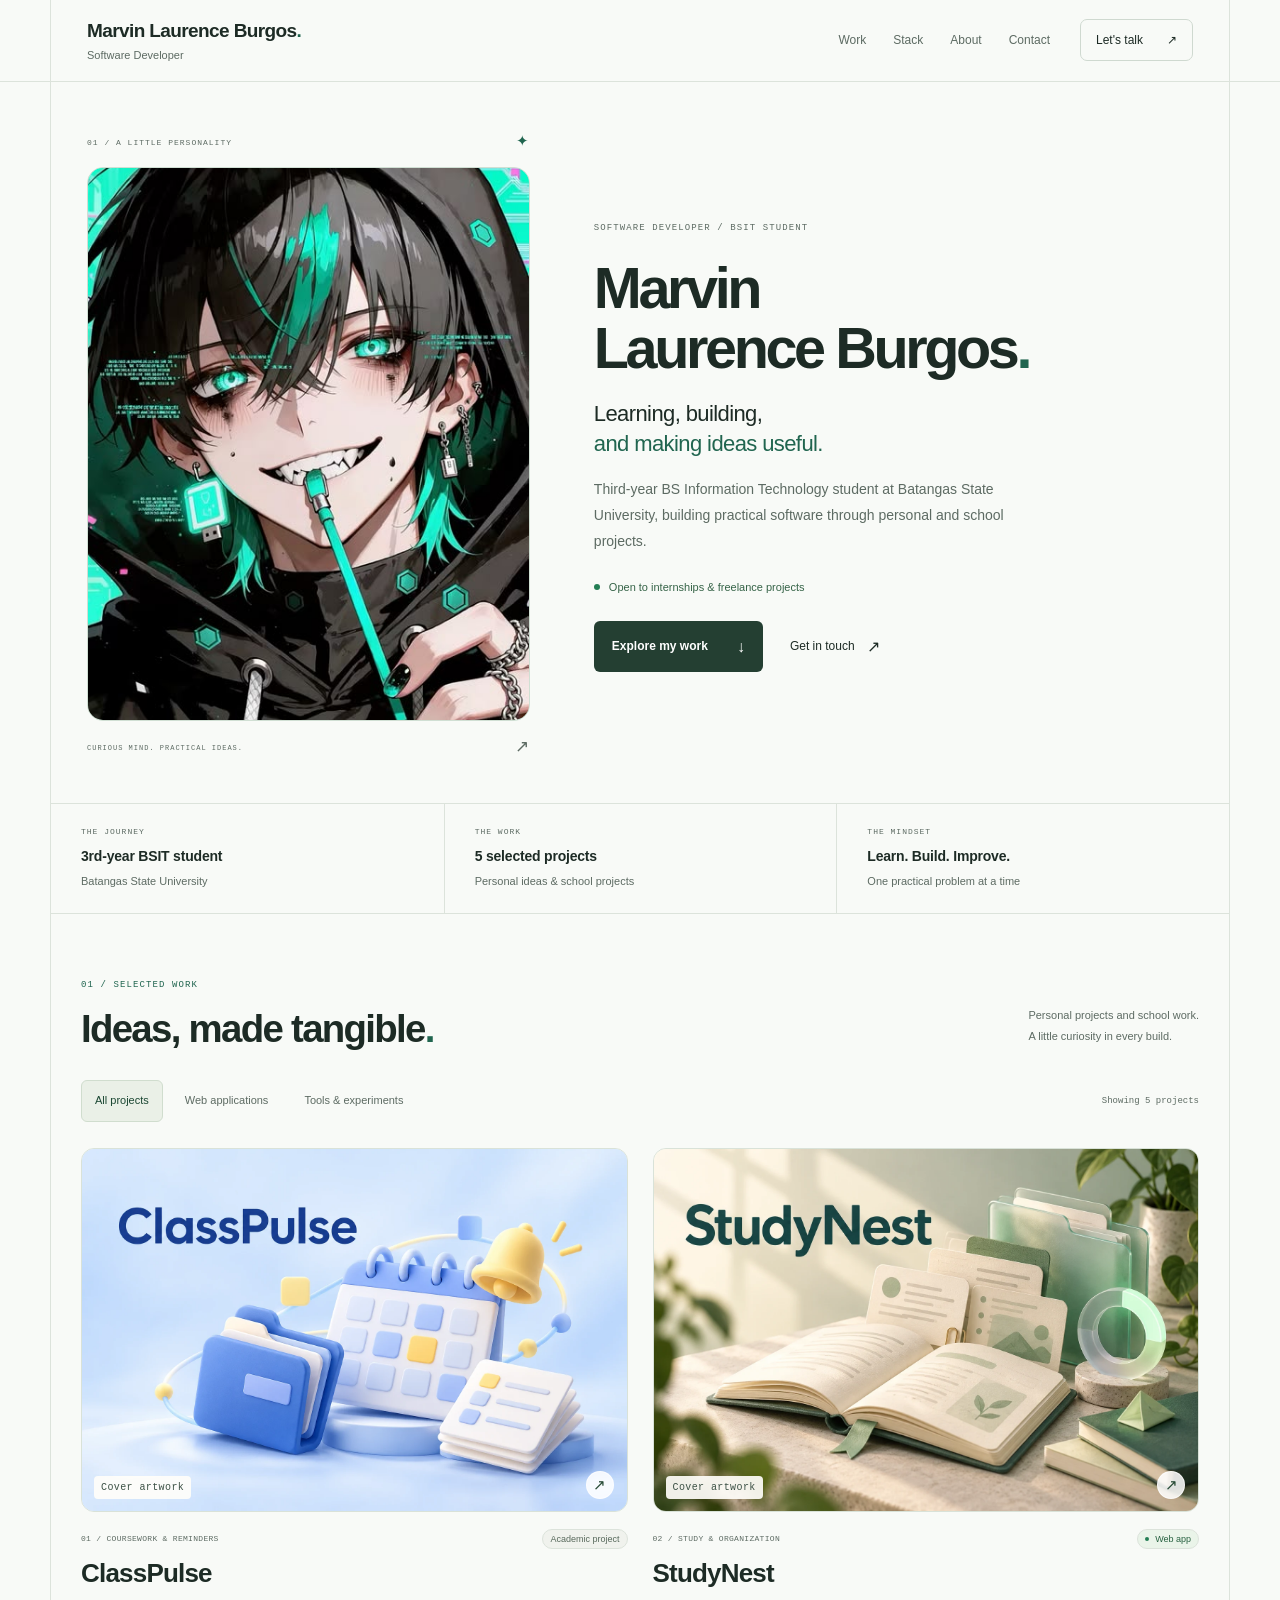
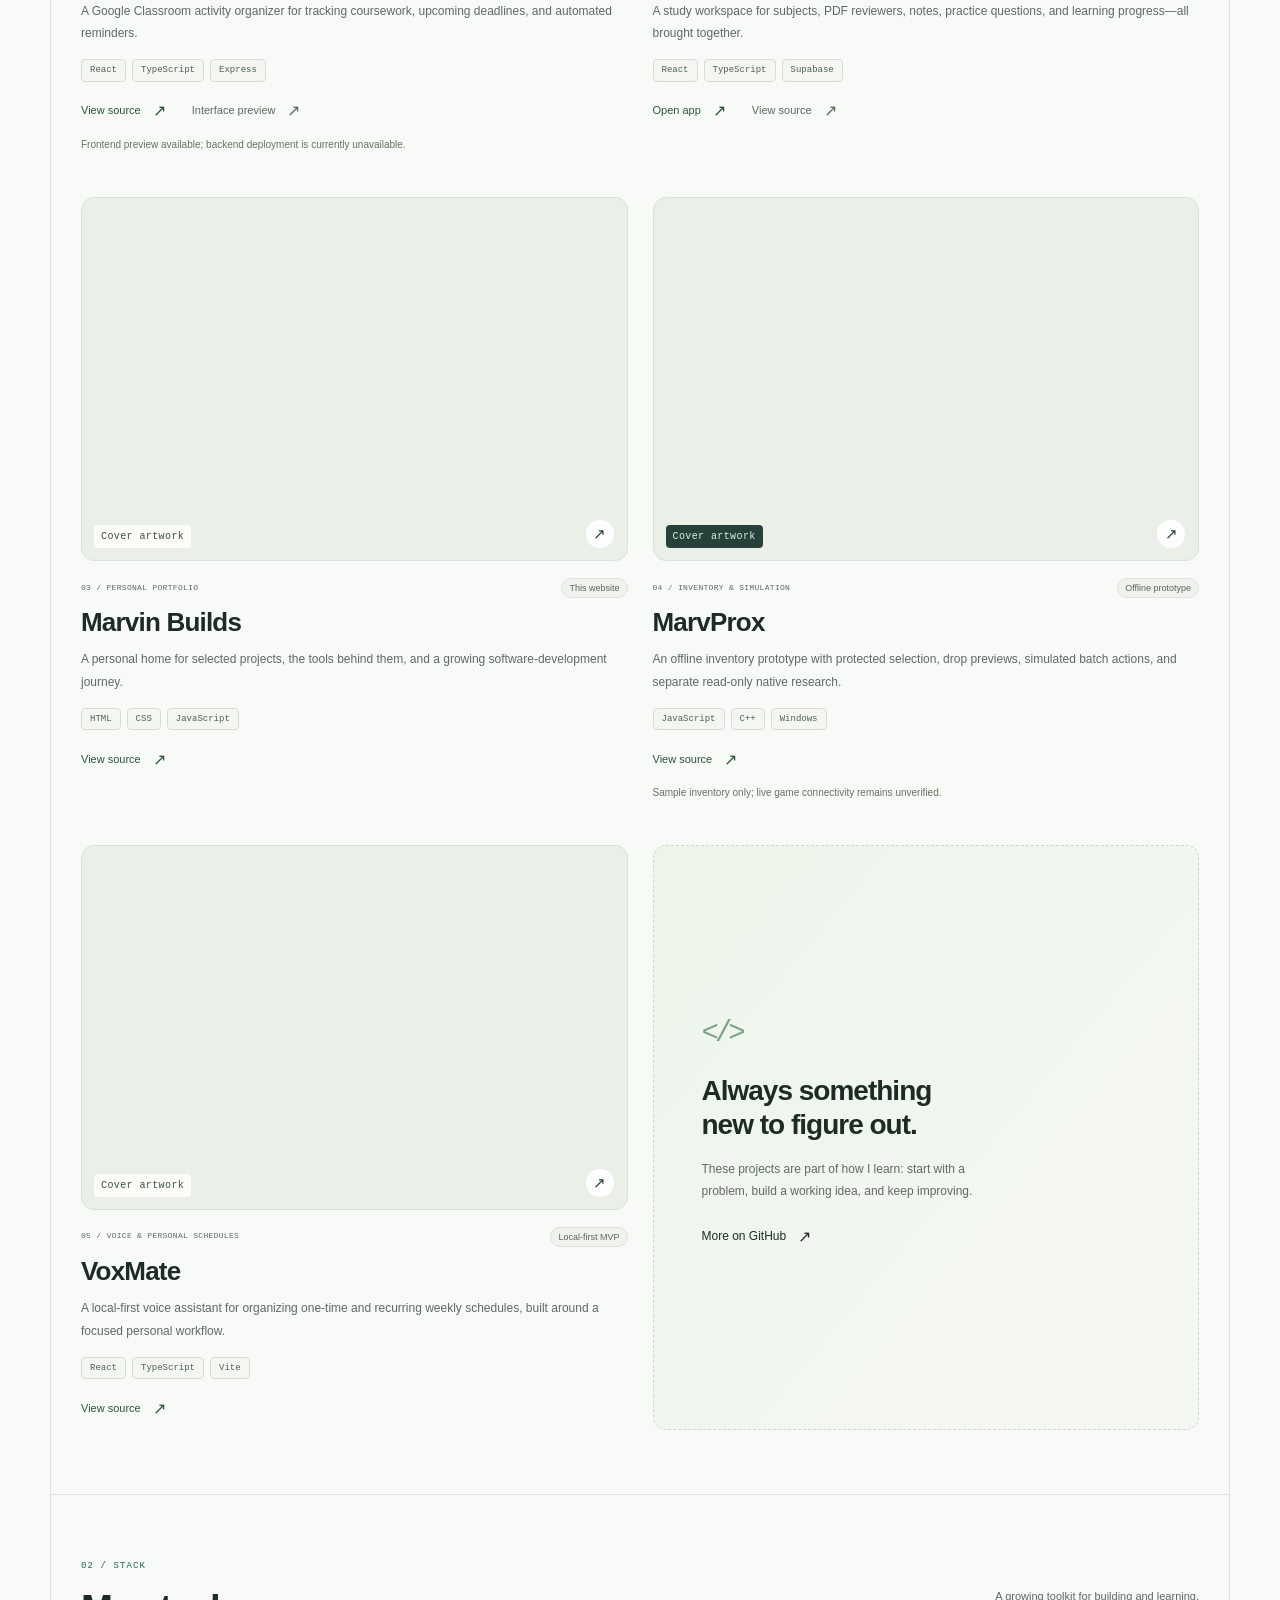
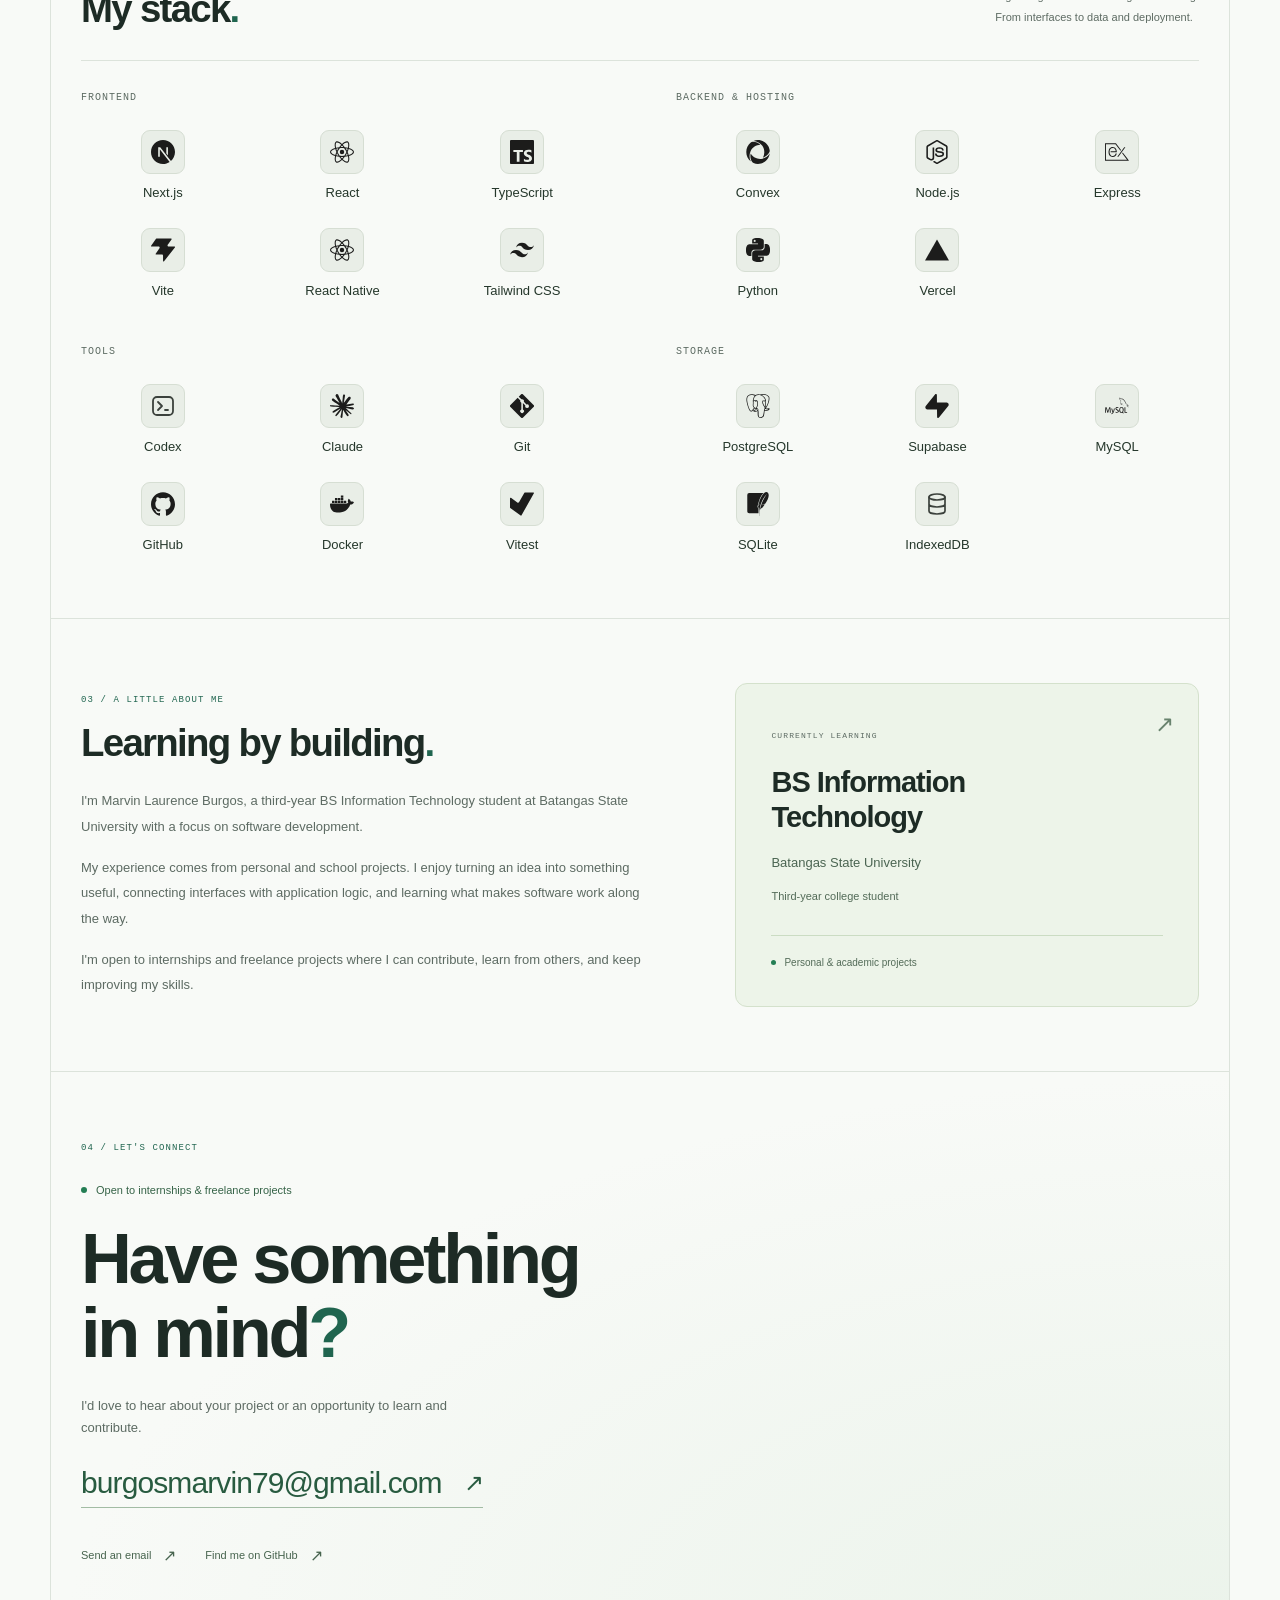
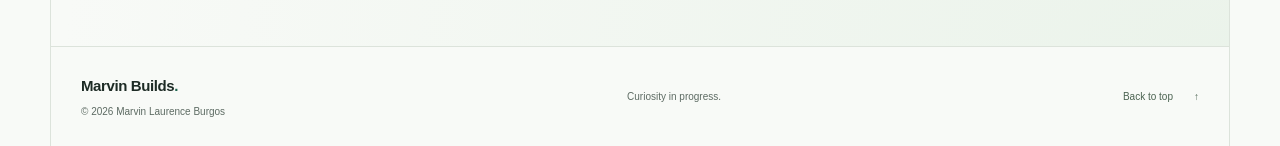
==== index.html @ 16c135ce "feat: organize technology stack into labeled icon categories" ====
<!doctype html>
<html lang="en">
  <head>
    <meta charset="UTF-8">
    <meta name="viewport" content="width=device-width, initial-scale=1">
    <meta name="theme-color" content="#f8faf7">
    <meta name="color-scheme" content="light">
    <meta name="description" content="Marvin Laurence Burgos — Software Developer and third-year BS Information Technology student at Batangas State University. Open to internships and freelance projects.">
    <meta name="referrer" content="strict-origin-when-cross-origin">
    <meta http-equiv="Content-Security-Policy" content="default-src 'self'; img-src 'self' data:; style-src 'self'; script-src 'self'; connect-src 'none'; base-uri 'self'; form-action 'none'; object-src 'none'">
    <meta property="og:title" content="Marvin Builds — Software Developer">
    <meta property="og:description" content="Personal projects, practical ideas, and a growing software-development journey.">
    <meta property="og:type" content="website">
    <meta property="og:url" content="https://marvmarv08.github.io/">
    <title>Marvin Builds — Marvin Laurence Burgos, Software Developer</title>
    <link rel="icon" href="assets/favicon.svg" type="image/svg+xml">
    <link rel="stylesheet" href="styles.css">
    <script defer src="script.js"></script>
  </head>
  <body>
    <a class="skip-link" href="#main">Skip to content</a>
    <header class="site-header">
      <div class="header-inner">
        <a class="brand" href="#home" aria-label="Marvin Laurence Burgos, home"><span class="brand-name">Marvin Laurence Burgos<span class="accent">.</span></span><span class="brand-role">Software Developer</span></a>
        <nav aria-label="Main navigation"><a href="#work">Work</a><a href="#skills">Stack</a><a href="#about">About</a><a href="#contact">Contact</a></nav>
        <a class="header-contact" href="mailto:burgosmarvin79@gmail.com">Let's talk <span aria-hidden="true">↗</span></a>
      </div>
    </header>
    <main id="main" class="page-shell">
      <section id="home" class="hero" aria-labelledby="hero-title">
        <div class="portrait-column">
          <div class="portrait-heading"><span>01 / A LITTLE PERSONALITY</span><span class="tiny-cross" aria-hidden="true">✦</span></div>
          <figure class="portrait-frame"><img src="assets/marvin-avatar.jpg" alt="Marvin's black-and-teal illustrated avatar" width="474" height="842" fetchpriority="high"></figure>
          <div class="portrait-footer"><span>CURIOUS MIND. PRACTICAL IDEAS.</span><span aria-hidden="true">↗</span></div>
        </div>
        <div class="hero-copy">
          <p class="eyebrow">SOFTWARE DEVELOPER / BSIT STUDENT</p>
          <h1 id="hero-title">Marvin<br>Laurence Burgos<span class="accent">.</span></h1>
          <p class="hero-lead">Learning, building,<br><span>and making ideas useful.</span></p>
          <p class="hero-description">Third-year BS Information Technology student at Batangas State University, building practical software through personal and school projects.</p>
          <p class="availability"><span class="status-dot" aria-hidden="true"></span> Open to internships &amp; freelance projects</p>
          <div class="hero-actions"><a class="button button-primary" href="#work">Explore my work <span aria-hidden="true">↓</span></a><a class="text-link" href="mailto:burgosmarvin79@gmail.com">Get in touch <span aria-hidden="true">↗</span></a></div>
        </div>
      </section>
      <div class="quick-facts" aria-label="At a glance">
        <div><span class="fact-label">THE JOURNEY</span><strong>3rd-year BSIT student</strong><span>Batangas State University</span></div>
        <div><span class="fact-label">THE WORK</span><strong>5 selected projects</strong><span>Personal ideas &amp; school projects</span></div>
        <div><span class="fact-label">THE MINDSET</span><strong>Learn. Build. Improve.</strong><span>One practical problem at a time</span></div>
      </div>
      <section id="work" class="section projects-section" aria-labelledby="work-title">
        <div class="section-heading"><div><p class="section-kicker">01 / SELECTED WORK</p><h2 id="work-title">Ideas, made tangible<span class="accent">.</span></h2></div><p>Personal projects and school work.<br>A little curiosity in every build.</p></div>
        <div class="project-toolbar" hidden>
          <div class="project-filters" role="group" aria-label="Filter projects"><button type="button" data-filter="all" aria-pressed="true">All projects</button><button type="button" data-filter="web" aria-pressed="false">Web applications</button><button type="button" data-filter="tools" aria-pressed="false">Tools &amp; experiments</button></div>
          <p class="project-count" role="status" aria-live="polite">Showing 5 projects</p>
        </div>
        <div class="project-grid">
          <article class="project-card" data-category="web" aria-labelledby="classpulse-title">
            <a class="project-cover" href="https://github.com/cjmarvteam/ClassPulse" aria-label="Explore ClassPulse">
              <img src="assets/projects/classpulse.webp" alt="ClassPulse concept artwork with a blue calendar, course folder, and yellow notification bell" width="1536" height="1024" loading="lazy" decoding="async">
              <span class="cover-label">Cover artwork</span><span class="cover-arrow" aria-hidden="true">↗</span>
            </a>
            <div class="project-meta"><span>01 / COURSEWORK &amp; REMINDERS</span><span class="project-status">Academic project</span></div>
            <h3 id="classpulse-title">ClassPulse</h3>
            <p>A Google Classroom activity organizer for tracking coursework, upcoming deadlines, and automated reminders.</p>
            <ul class="tags" aria-label="ClassPulse technologies"><li>React</li><li>TypeScript</li><li>Express</li></ul>
            <div class="project-links"><a class="text-link" href="https://github.com/cjmarvteam/ClassPulse">View source <span aria-hidden="true">↗</span></a><a class="text-link secondary-link" href="https://frontend-delta-drab-98.vercel.app">Interface preview <span aria-hidden="true">↗</span></a></div>
            <p class="project-note">Frontend preview available; backend deployment is currently unavailable.</p>
          </article>

          <article class="project-card" data-category="web" aria-labelledby="studynest-title">
            <a class="project-cover" href="https://marvmarv08.github.io/StudyNest/" aria-label="Explore StudyNest">
              <img src="assets/projects/studynest.webp" alt="StudyNest concept artwork with an open book, layered notes, and a mint folder" width="1536" height="1024" loading="lazy" decoding="async">
              <span class="cover-label">Cover artwork</span><span class="cover-arrow" aria-hidden="true">↗</span>
            </a>
            <div class="project-meta"><span>02 / STUDY &amp; ORGANIZATION</span><span class="project-status status-live"><span class="status-dot" aria-hidden="true"></span> Web app</span></div>
            <h3 id="studynest-title">StudyNest</h3>
            <p>A study workspace for subjects, PDF reviewers, notes, practice questions, and learning progress—all brought together.</p>
            <ul class="tags" aria-label="StudyNest technologies"><li>React</li><li>TypeScript</li><li>Supabase</li></ul>
            <div class="project-links"><a class="text-link" href="https://marvmarv08.github.io/StudyNest/">Open app <span aria-hidden="true">↗</span></a><a class="text-link secondary-link" href="https://github.com/marvmarv08/StudyNest">View source <span aria-hidden="true">↗</span></a></div>
          </article>

          <article class="project-card" data-category="web" aria-labelledby="marvinbuilds-title">
            <a class="project-cover" href="https://github.com/marvmarv08/marvmarv08.github.io" aria-label="Explore Marvin Builds">
              <img src="assets/projects/marvinbuilds.webp" alt="Marvin Builds concept artwork with a portfolio canvas, project cards, and teal code brackets" width="1536" height="1024" loading="lazy" decoding="async">
              <span class="cover-label">Cover artwork</span><span class="cover-arrow" aria-hidden="true">↗</span>
            </a>
            <div class="project-meta"><span>03 / PERSONAL PORTFOLIO</span><span class="project-status">This website</span></div>
            <h3 id="marvinbuilds-title">Marvin Builds</h3>
            <p>A personal home for selected projects, the tools behind them, and a growing software-development journey.</p>
            <ul class="tags" aria-label="Marvin Builds technologies"><li>HTML</li><li>CSS</li><li>JavaScript</li></ul>
            <div class="project-links"><a class="text-link" href="https://github.com/marvmarv08/marvmarv08.github.io">View source <span aria-hidden="true">↗</span></a></div>
          </article>

          <article class="project-card" data-category="tools" aria-labelledby="marvprox-title">
            <a class="project-cover" href="https://github.com/marvmarv08/MarvProx" aria-label="Explore MarvProx">
              <img src="assets/projects/marvprox.webp" alt="MarvProx concept artwork with glowing teal inventory cubes and a protective shield" width="1536" height="1024" loading="lazy" decoding="async">
              <span class="cover-label cover-label-dark">Cover artwork</span><span class="cover-arrow" aria-hidden="true">↗</span>
            </a>
            <div class="project-meta"><span>04 / INVENTORY &amp; SIMULATION</span><span class="project-status">Offline prototype</span></div>
            <h3 id="marvprox-title">MarvProx</h3>
            <p>An offline inventory prototype with protected selection, drop previews, simulated batch actions, and separate read-only native research.</p>
            <ul class="tags" aria-label="MarvProx technologies"><li>JavaScript</li><li>C++</li><li>Windows</li></ul>
            <div class="project-links"><a class="text-link" href="https://github.com/marvmarv08/MarvProx">View source <span aria-hidden="true">↗</span></a></div>
            <p class="project-note">Sample inventory only; live game connectivity remains unverified.</p>
          </article>

          <article class="project-card" data-category="tools" aria-labelledby="voxmate-title">
            <a class="project-cover" href="https://github.com/marvmarv08/VoxMate" aria-label="Explore VoxMate">
              <img src="assets/projects/voxmate.webp" alt="VoxMate concept artwork with a lavender microphone, flowing waveform, and calendar tile" width="1536" height="1024" loading="lazy" decoding="async">
              <span class="cover-label">Cover artwork</span><span class="cover-arrow" aria-hidden="true">↗</span>
            </a>
            <div class="project-meta"><span>05 / VOICE &amp; PERSONAL SCHEDULES</span><span class="project-status">Local-first MVP</span></div>
            <h3 id="voxmate-title">VoxMate</h3>
            <p>A local-first voice assistant for organizing one-time and recurring weekly schedules, built around a focused personal workflow.</p>
            <ul class="tags" aria-label="VoxMate technologies"><li>React</li><li>TypeScript</li><li>Vite</li></ul>
            <div class="project-links"><a class="text-link" href="https://github.com/marvmarv08/VoxMate">View source <span aria-hidden="true">↗</span></a></div>
          </article>
          <aside class="project-endnote"><span class="endnote-symbol" aria-hidden="true">&lt;/&gt;</span><h3>Always something<br>new to figure out.</h3><p>These projects are part of how I learn: start with a problem, build a working idea, and keep improving.</p><a class="text-link" href="https://github.com/marvmarv08">More on GitHub <span aria-hidden="true">↗</span></a></aside>
        </div>
      </section>
      <section id="skills" class="section skills-section" aria-labelledby="skills-title">
        <div class="section-heading"><div><p class="section-kicker">02 / STACK</p><h2 id="skills-title">My stack<span class="accent">.</span></h2></div><p>A growing toolkit for building and learning. <br>From interfaces to data and deployment.</p></div>
        <div class="stack-grid">
          <section class="stack-group" aria-labelledby="stack-group-0">
            <h3 id="stack-group-0">Frontend</h3>
            <ul class="stack-items">
              <li class="stack-item"><span class="stack-icon"><img src="assets/stack/nextdotjs.svg" alt="" width="24" height="24" loading="lazy" decoding="async"></span><span>Next.js</span></li>
              <li class="stack-item"><span class="stack-icon"><img src="assets/stack/react.svg" alt="" width="24" height="24" loading="lazy" decoding="async"></span><span>React</span></li>
              <li class="stack-item"><span class="stack-icon"><img src="assets/stack/typescript.svg" alt="" width="24" height="24" loading="lazy" decoding="async"></span><span>TypeScript</span></li>
              <li class="stack-item"><span class="stack-icon"><img src="assets/stack/vite.svg" alt="" width="24" height="24" loading="lazy" decoding="async"></span><span>Vite</span></li>
              <li class="stack-item"><span class="stack-icon"><img src="assets/stack/react.svg" alt="" width="24" height="24" loading="lazy" decoding="async"></span><span>React Native</span></li>
              <li class="stack-item"><span class="stack-icon"><img src="assets/stack/tailwindcss.svg" alt="" width="24" height="24" loading="lazy" decoding="async"></span><span>Tailwind CSS</span></li>
            </ul>
          </section>
          <section class="stack-group" aria-labelledby="stack-group-1">
            <h3 id="stack-group-1">Backend &amp; Hosting</h3>
            <ul class="stack-items">
              <li class="stack-item"><span class="stack-icon"><img src="assets/stack/convex.svg" alt="" width="24" height="24" loading="lazy" decoding="async"></span><span>Convex</span></li>
              <li class="stack-item"><span class="stack-icon"><img src="assets/stack/nodedotjs.svg" alt="" width="24" height="24" loading="lazy" decoding="async"></span><span>Node.js</span></li>
              <li class="stack-item"><span class="stack-icon"><img src="assets/stack/express.svg" alt="" width="24" height="24" loading="lazy" decoding="async"></span><span>Express</span></li>
              <li class="stack-item"><span class="stack-icon"><img src="assets/stack/python.svg" alt="" width="24" height="24" loading="lazy" decoding="async"></span><span>Python</span></li>
              <li class="stack-item"><span class="stack-icon"><img src="assets/stack/vercel.svg" alt="" width="24" height="24" loading="lazy" decoding="async"></span><span>Vercel</span></li>
            </ul>
          </section>
          <section class="stack-group" aria-labelledby="stack-group-2">
            <h3 id="stack-group-2">Tools</h3>
            <ul class="stack-items">
              <li class="stack-item"><span class="stack-icon"><img src="assets/stack/codex.svg" alt="" width="24" height="24" loading="lazy" decoding="async"></span><span>Codex</span></li>
              <li class="stack-item"><span class="stack-icon"><img src="assets/stack/claude.svg" alt="" width="24" height="24" loading="lazy" decoding="async"></span><span>Claude</span></li>
              <li class="stack-item"><span class="stack-icon"><img src="assets/stack/git.svg" alt="" width="24" height="24" loading="lazy" decoding="async"></span><span>Git</span></li>
              <li class="stack-item"><span class="stack-icon"><img src="assets/stack/github.svg" alt="" width="24" height="24" loading="lazy" decoding="async"></span><span>GitHub</span></li>
              <li class="stack-item"><span class="stack-icon"><img src="assets/stack/docker.svg" alt="" width="24" height="24" loading="lazy" decoding="async"></span><span>Docker</span></li>
              <li class="stack-item"><span class="stack-icon"><img src="assets/stack/vitest.svg" alt="" width="24" height="24" loading="lazy" decoding="async"></span><span>Vitest</span></li>
            </ul>
          </section>
          <section class="stack-group" aria-labelledby="stack-group-3">
            <h3 id="stack-group-3">Storage</h3>
            <ul class="stack-items">
              <li class="stack-item"><span class="stack-icon"><img src="assets/stack/postgresql.svg" alt="" width="24" height="24" loading="lazy" decoding="async"></span><span>PostgreSQL</span></li>
              <li class="stack-item"><span class="stack-icon"><img src="assets/stack/supabase.svg" alt="" width="24" height="24" loading="lazy" decoding="async"></span><span>Supabase</span></li>
              <li class="stack-item"><span class="stack-icon"><img src="assets/stack/mysql.svg" alt="" width="24" height="24" loading="lazy" decoding="async"></span><span>MySQL</span></li>
              <li class="stack-item"><span class="stack-icon"><img src="assets/stack/sqlite.svg" alt="" width="24" height="24" loading="lazy" decoding="async"></span><span>SQLite</span></li>
              <li class="stack-item"><span class="stack-icon"><img src="assets/stack/indexeddb.svg" alt="" width="24" height="24" loading="lazy" decoding="async"></span><span>IndexedDB</span></li>
            </ul>
          </section>
        </div>
      </section>
      <section id="about" class="section about-section" aria-labelledby="about-title">
        <div class="about-copy">
          <p class="section-kicker">03 / A LITTLE ABOUT ME</p><h2 id="about-title">Learning by building<span class="accent">.</span></h2>
          <p>I'm Marvin Laurence Burgos, a third-year BS Information Technology student at Batangas State University with a focus on software development.</p>
          <p>My experience comes from personal and school projects. I enjoy turning an idea into something useful, connecting interfaces with application logic, and learning what makes software work along the way.</p>
          <p>I'm open to internships and freelance projects where I can contribute, learn from others, and keep improving my skills.</p>
        </div>
        <div class="education-card"><div class="education-icon" aria-hidden="true">↗</div><p class="eyebrow">CURRENTLY LEARNING</p><h3>BS Information<br>Technology</h3><p>Batangas State University</p><span class="education-year">Third-year college student</span><div class="education-bottom"><span class="status-dot" aria-hidden="true"></span> Personal &amp; academic projects</div></div>
      </section>
      <section id="contact" class="section contact-section" aria-labelledby="contact-title">
        <p class="section-kicker">04 / LET'S CONNECT</p><p class="availability"><span class="status-dot" aria-hidden="true"></span> Open to internships &amp; freelance projects</p>
        <h2 id="contact-title">Have something<br>in mind<span class="accent">?</span></h2>
        <p>I'd love to hear about your project or an opportunity to learn and contribute.</p>
        <a class="contact-email" href="mailto:burgosmarvin79@gmail.com">burgosmarvin79@gmail.com <span aria-hidden="true">↗</span></a>
        <div class="contact-links"><a class="text-link" href="mailto:burgosmarvin79@gmail.com">Send an email <span aria-hidden="true">↗</span></a><a class="text-link" href="https://github.com/marvmarv08">Find me on GitHub <span aria-hidden="true">↗</span></a></div>
      </section>
    </main>
    <footer class="site-footer"><div><a class="footer-brand" href="#home">Marvin Builds<span class="accent">.</span></a><span>© 2026 Marvin Laurence Burgos</span></div><p>Curiosity in progress.</p><a class="back-top" href="#home">Back to top <span aria-hidden="true">↑</span></a></footer>
  </body>
</html>
---- styles.css ----
:root {
  color-scheme: light;
  --paper: #f8faf7;
  --ink: #1d2b25;
  --muted: #5d6b63;
  --teal: #20654f;
  --mint: #e9f3eb;
  --line: #dce3db;
  --mono: ui-monospace, SFMono-Regular, Consolas, monospace;
  --page-width: 1180px;
}

* { box-sizing: border-box; }
[hidden] { display: none !important; }
html { scroll-behavior: smooth; scroll-padding-top: 106px; }
body { margin: 0; background: var(--paper); color: var(--ink); font-family: Inter, "Segoe UI", Arial, sans-serif; font-size: 15px; line-height: 1.7; -webkit-font-smoothing: antialiased; }
a { color: inherit; text-decoration: none; }
button { font: inherit; }
button, a { -webkit-tap-highlight-color: transparent; }
a:focus-visible, button:focus-visible { outline: 3px solid var(--teal); outline-offset: 5px; border-radius: 3px; }
::selection { background: #cce8d5; color: #183c2c; }
h1, h2, h3, p { margin-top: 0; }
h1, h2, h3 { line-height: 1.12; }
.accent { color: var(--teal); }
.skip-link { position: fixed; z-index: 30; top: 10px; left: 10px; padding: 10px 18px; background: var(--ink); color: white; transform: translateY(-170%); }
.skip-link:focus { transform: translateY(0); }

.site-header { position: sticky; top: 0; z-index: 10; background: #f8faf7f5; border-bottom: 1px solid var(--line); backdrop-filter: blur(14px); }
.header-inner { max-width: var(--page-width); margin: auto; padding: 19px 36px; display: flex; align-items: center; gap: 30px; border-inline: 1px solid var(--line); }
.brand { display: flex; flex-direction: column; margin-right: auto; line-height: 1.3; }
.brand-name { font-size: 19px; font-weight: 750; letter-spacing: -.6px; }
.brand-role { color: var(--muted); font-size: 11px; margin-top: 4px; }
nav { display: flex; align-items: center; gap: 27px; }
nav a { display: flex; align-items: center; min-height: 40px; font-size: 12px; color: var(--muted); }
nav a:hover, .text-link:hover { color: var(--teal); }
.header-contact { min-height: 42px; display: flex; gap: 24px; align-items: center; padding: 7px 15px; border: 1px solid #cfd9d0; border-radius: 7px; font-size: 12px; }
.header-contact:hover { background: var(--mint); }
.page-shell { max-width: var(--page-width); margin: auto; border-inline: 1px solid var(--line); }

.hero { display: grid; grid-template-columns: .85fr 1.15fr; align-items: center; gap: 64px; padding: 48px 36px 40px; }
.portrait-heading, .portrait-footer { display: flex; justify-content: space-between; align-items: center; gap: 16px; font: 8px/1.7 var(--mono); letter-spacing: 1px; color: var(--muted); }
.portrait-heading { margin-bottom: 12px; }
.tiny-cross { color: var(--teal); font-size: 15px; }
.portrait-frame { position: relative; aspect-ratio: 4 / 5; margin: 0; border: 1px solid #d0dfd3; background: #d5eee0; overflow: hidden; border-radius: 16px; }
.portrait-frame img { display: block; width: 100%; height: 100%; object-fit: cover; object-position: center 24%; }
.portrait-footer { margin-top: 13px; font-size: 7px; }
.portrait-footer > span:last-child { font-size: 17px; }
.eyebrow, .section-kicker { color: var(--muted); font: 9px/1.7 var(--mono); letter-spacing: 1.1px; }
.hero-copy > .eyebrow { margin-bottom: 23px; }
h1 { margin-bottom: 21px; font-size: clamp(44px, 4.5vw, 65px); letter-spacing: -3.4px; font-weight: 700; line-height: 1.03; }
.hero-lead { font-size: 22px; letter-spacing: -.6px; line-height: 1.35; font-weight: 500; margin-bottom: 19px; }
.hero-lead > span { color: var(--teal); }
.hero-description { color: var(--muted); font-size: 14px; max-width: 450px; line-height: 1.85; margin-bottom: 23px; }
.status-dot { display: inline-block; width: 6px; height: 6px; border-radius: 50%; background: #247e54; flex: none; }
.availability { display: flex; align-items: center; gap: 9px; color: #356347; font-size: 11px; margin-bottom: 24px; }
.hero-actions { display: flex; align-items: center; gap: 27px; flex-wrap: wrap; }
.button { display: inline-flex; min-height: 46px; justify-content: space-between; align-items: center; gap: 29px; padding: 12px 18px; border-radius: 6px; font-size: 12px; font-weight: 600; }
.button-primary { background: #243f32; color: white; transition: background .2s, transform .2s; }
.button-primary:hover { background: #286447; transform: translateY(-2px); }
.text-link { display: inline-flex; align-items: center; gap: 12px; font-size: 12px; font-weight: 500; min-height: 44px; }
.text-link > span, .button > span { font-size: 16px; }
.quick-facts { display: grid; grid-template-columns: repeat(3, 1fr); border-block: 1px solid var(--line); }
.quick-facts > div { display: flex; flex-direction: column; padding: 23px 30px; min-width: 0; }
.quick-facts > div + div { border-left: 1px solid var(--line); }
.fact-label { font: 8px var(--mono); letter-spacing: 1px; color: var(--muted); margin-bottom: 9px; }
.quick-facts strong { font-size: 14px; font-weight: 600; letter-spacing: -.2px; }
.quick-facts > div > span:last-child { font-size: 11px; color: var(--muted); margin-top: 3px; }

.section { padding: 64px 30px; border-bottom: 1px solid var(--line); }
.section-heading { display: flex; justify-content: space-between; align-items: end; gap: 32px; margin-bottom: 30px; }
.section-kicker { color: var(--teal); margin-bottom: 13px; }
h2 { font-size: clamp(30px, 3vw, 42px); letter-spacing: -1.7px; font-weight: 650; margin-bottom: 0; }
.section-heading > p { color: var(--muted); font-size: 11px; line-height: 1.9; margin-bottom: 3px; }
.project-toolbar { display: flex; align-items: center; justify-content: space-between; gap: 18px; margin-bottom: 26px; }
.project-filters { display: flex; gap: 8px; flex-wrap: wrap; }
.project-filters button { min-height: 42px; padding: 8px 13px; background: transparent; border: 1px solid transparent; border-radius: 6px; color: var(--muted); font-size: 11px; cursor: pointer; }
.project-filters button:hover { background: #edf2eb; }
.project-filters button[aria-pressed="true"] { color: #1a4732; border-color: #d0ddce; background: #eaf0e7; }
.project-count { font: 9px var(--mono); color: var(--muted); margin: 0; white-space: nowrap; }
.project-grid { display: grid; grid-template-columns: repeat(2, minmax(0, 1fr)); gap: 44px 25px; }
.project-card { min-width: 0; }
.project-cover { position: relative; display: block; overflow: hidden; border: 1px solid #d9e2d8; border-radius: 13px; aspect-ratio: 3 / 2; background: #eaf0e7; }
.project-cover img { display: block; width: 100%; height: 100%; object-fit: cover; transition: transform .45s ease; }
.project-cover:hover img { transform: scale(1.025); }
.cover-label { position: absolute; bottom: 12px; left: 12px; padding: 3px 7px; border-radius: 4px; background: #fffefaeb; color: #3c5145; font: 10px/1.7 var(--mono); letter-spacing: .4px; }
.cover-label-dark { color: #d0f3e6; background: #152f29e8; }
.cover-arrow { position: absolute; right: 13px; bottom: 12px; width: 28px; height: 28px; display: grid; place-items: center; border: 1px solid #ffffffb3; background: #ffffffdc; color: #254934; border-radius: 50%; font-size: 15px; }
.project-meta { display: flex; justify-content: space-between; flex-wrap: wrap; align-items: center; gap: 9px; margin: 17px 0 10px; font: 8px/1.6 var(--mono); letter-spacing: .3px; color: var(--muted); }
.project-status { display: inline-flex; align-items: center; gap: 6px; font: 9px/1.6 "Segoe UI", Arial, sans-serif; letter-spacing: 0; padding: 2px 7px; background: #f0f2ed; border: 1px solid var(--line); border-radius: 20px; color: #58695c; }
.status-live { color: #276140; background: #eaf4e9; }
.status-live .status-dot { width: 4px; height: 4px; }
.project-card h3 { font-size: 26px; letter-spacing: -.8px; font-weight: 650; margin-bottom: 11px; }
.project-card > p { font-size: 12px; line-height: 1.9; color: var(--muted); margin-bottom: 14px; }
.tags { display: flex; list-style: none; flex-wrap: wrap; gap: 6px; margin: 0 0 7px; padding: 0; }
.tags li { border: 1px solid #d6ded4; color: #4e6253; background: #f4f7f1; border-radius: 4px; padding: 3px 8px; font: 9px/1.6 var(--mono); }
.project-links { display: flex; flex-wrap: wrap; gap: 26px; }
.project-links .text-link { font-size: 11px; color: #28563d; }
.project-links .secondary-link { color: #5c6b60; }
.project-card > .project-note { font-size: 10px; line-height: 1.7; margin: 3px 0 0; color: #66735f; }
.project-endnote { align-self: stretch; display: flex; flex-direction: column; justify-content: center; align-items: flex-start; padding: 48px; min-height: 300px; border: 1px dashed #cbdace; border-radius: 13px; background: linear-gradient(130deg, #edf5eb, #f5f8f2); }
.endnote-symbol { font: 29px var(--mono); letter-spacing: -4px; color: #7da38a; margin-bottom: 24px; }
.project-endnote h3 { margin-bottom: 16px; font-size: 28px; letter-spacing: -1px; line-height: 1.2; font-weight: 600; }
.project-endnote p { max-width: 300px; font-size: 12px; color: var(--muted); line-height: 1.9; margin-bottom: 11px; }

.skills-section { background: var(--paper); }
.stack-grid { display: grid; grid-template-columns: repeat(2, minmax(0, 1fr)); gap: 44px 72px; padding-top: 29px; border-top: 1px solid var(--line); }
.stack-group { min-width: 0; }
.stack-group h3 { color: var(--muted); font: 10px/1.6 var(--mono); letter-spacing: 1px; text-transform: uppercase; margin: 0 0 24px; }
.stack-items { display: grid; grid-template-columns: repeat(3, minmax(0, 1fr)); gap: 25px 16px; list-style: none; margin: 0; padding: 0; }
.stack-item { display: flex; flex-direction: column; align-items: center; gap: 9px; min-width: 0; text-align: center; }
.stack-icon { display: grid; place-items: center; width: 44px; height: 44px; border: 1px solid #d6ded3; border-radius: 9px; background: #e9eee7; }
.stack-icon img { display: block; width: 24px; height: 24px; object-fit: contain; opacity: .88; }
.stack-item > span:last-child { font-size: 13px; line-height: 1.5; color: #25372b; }
.about-section { display: grid; grid-template-columns: 1.25fr 1fr; gap: 75px; align-items: center; }
.about-copy h2 { margin-bottom: 24px; }
.about-copy > p:not(.section-kicker) { font-size: 13px; color: var(--muted); line-height: 1.95; margin-bottom: 16px; }
.about-copy > p:last-child { margin-bottom: 0; }
.education-card { position: relative; padding: 35px; background: #edf4e9; border: 1px solid #d4e1cc; border-radius: 12px; }
.education-icon { position: absolute; right: 24px; top: 21px; color: #69836e; font-size: 23px; }
.education-card > .eyebrow { font-size: 8px; margin: 10px 0 22px; }
.education-card h3 { font-size: 29px; font-weight: 600; line-height: 1.2; letter-spacing: -1px; margin-bottom: 17px; }
.education-card > p:not(.eyebrow) { font-size: 13px; color: #4b6552; margin-bottom: 8px; }
.education-year { font-size: 11px; color: #536b58; }
.education-bottom { display: flex; align-items: center; gap: 8px; font-size: 10px; color: #536b58; border-top: 1px solid #cbdcc3; margin-top: 28px; padding-top: 18px; }
.education-bottom .status-dot { width: 5px; height: 5px; }

.contact-section { padding-top: 69px; padding-bottom: 69px; background: radial-gradient(ellipse at 100% 100%, #dfeddf88, transparent 70%); }
.contact-section > .section-kicker { margin-bottom: 24px; }
.contact-section .availability { margin-bottom: 23px; }
.contact-section h2 { font-size: clamp(44px, 5.5vw, 72px); letter-spacing: -3.3px; line-height: 1.05; margin-bottom: 25px; }
.contact-section > p:not(.section-kicker):not(.availability) { font-size: 13px; color: var(--muted); max-width: 380px; margin-bottom: 20px; }
.contact-email { display: inline-flex; flex-wrap: wrap; gap: 22px; align-items: center; min-height: 48px; font-size: clamp(18px, 2.6vw, 30px); line-height: 1.6; letter-spacing: -.9px; color: #285b40; border-bottom: 1px solid #a2bca4; overflow-wrap: anywhere; }
.contact-email:hover { color: #0f4e32; }
.contact-email > span { font-size: 24px; }
.contact-links { display: flex; flex-wrap: wrap; gap: 29px; margin-top: 25px; }
.contact-links .text-link { color: #47644e; font-size: 11px; }
.site-footer { max-width: var(--page-width); margin: auto; border-inline: 1px solid var(--line); padding: 26px 30px; display: flex; align-items: center; justify-content: space-between; gap: 25px; }
.site-footer > div { display: flex; flex-direction: column; }
.footer-brand { font-size: 15px; font-weight: 650; letter-spacing: -.4px; margin-bottom: 4px; }
.site-footer > div > span, .site-footer > p { color: var(--muted); font-size: 10px; }
.site-footer > p { margin-bottom: 0; }
.back-top { display: flex; align-items: center; gap: 21px; min-height: 44px; color: #4b6351; font-size: 10px; }

@media (max-width: 1000px) {
  .hero { gap: 36px; padding: 40px 28px 33px; }
  h1 { font-size: 48px; letter-spacing: -2.7px; }
  .hero-lead { font-size: 20px; }
  .hero-description { font-size: 13px; }
  .header-inner { padding-inline: 28px; gap: 20px; }
  nav { gap: 20px; }
  .quick-facts > div { padding-inline: 24px; }
  .section { padding-inline: 26px; }
  .about-section { gap: 35px; }
  .project-meta { font-size: 7px; }
  .education-card { padding: 28px; }
  .project-endnote { padding: 34px; }
}

@media (max-width: 760px) {
  html { scroll-padding-top: 160px; }
  .header-inner { display: grid; grid-template-columns: 1fr auto; padding: 14px 22px 0; gap: 10px 18px; }
  .brand-name { font-size: 18px; }
  .brand-role { font-size: 10px; }
  .header-contact { min-height: 40px; padding: 7px 12px; gap: 17px; font-size: 11px; }
  nav { grid-column: 1 / -1; grid-row: 2; justify-content: space-between; gap: 12px; border-top: 1px solid var(--line); }
  nav a { justify-content: center; min-height: 44px; font-size: 11px; flex: 1; }
  .hero { grid-template-columns: 1fr 1.2fr; gap: 25px; padding: 32px 22px; }
  h1 { font-size: 37px; letter-spacing: -1.8px; }
  .hero-copy > .eyebrow { font-size: 7px; letter-spacing: .8px; margin-bottom: 17px; }
  .hero-lead { font-size: 17px; margin-bottom: 14px; }
  .hero-description { font-size: 12px; }
  .availability { font-size: 10px; line-height: 1.8; }
  .hero-actions { gap: 10px 18px; }
  .hero-actions .button { font-size: 11px; padding: 11px 14px; gap: 19px; }
  .portrait-heading { font-size: 6px; letter-spacing: .5px; }
  .portrait-footer { font-size: 6px; letter-spacing: .3px; }
  .quick-facts > div { padding: 18px; }
  .fact-label { font-size: 7px; }
  .quick-facts strong { font-size: 12px; }
  .quick-facts > div > span:last-child { font-size: 10px; }
  .section { padding: 47px 22px; }
  .section-heading { gap: 18px; align-items: start; flex-direction: column; margin-bottom: 25px; }
  .section-heading > p br { display: none; }
  h2 { font-size: 33px; letter-spacing: -1.5px; }
  .project-toolbar { align-items: start; flex-direction: column; gap: 13px; margin-bottom: 22px; }
  .project-filters { gap: 4px; }
  .project-filters button { font-size: 10px; padding-inline: 10px; }
  .project-grid { gap: 35px 20px; }
  .project-meta { margin-top: 14px; gap: 7px; }
  .project-card h3 { font-size: 24px; }
  .project-card > p { font-size: 11px; }
  .project-links { gap: 18px; }
  .project-links .text-link { font-size: 10px; }
  .project-status { font-size: 8px; }
  .tags li { font-size: 8px; padding-inline: 6px; }
  .cover-label { font-size: 10px; left: 8px; bottom: 8px; }
  .cover-arrow { width: 23px; height: 23px; font-size: 13px; right: 8px; bottom: 8px; }
  .project-endnote { min-height: 260px; padding: 27px; }
  .project-endnote h3 { font-size: 25px; }
  .project-endnote p { font-size: 11px; }
  .stack-grid { gap: 36px 28px; }
  .stack-items { gap: 23px 10px; }
  .stack-item > span:last-child { font-size: 12px; }
  .about-section { grid-template-columns: 1fr; gap: 31px; }
  .education-card { max-width: 440px; }
  .contact-section h2 { font-size: 53px; letter-spacing: -2.7px; }
  .site-footer { padding: 23px 22px; gap: 15px; flex-wrap: wrap; }
  .site-footer > p { display: none; }
}

@media (max-width: 540px) {
  .hero { grid-template-columns: 1fr; gap: 27px; padding: 26px 22px 34px; }
  .portrait-column { max-width: 340px; width: 100%; margin: auto; }
  .portrait-frame { aspect-ratio: 1 / 1; border-radius: 12px; }
  .portrait-frame img { object-position: center 21%; }
  .portrait-heading { font-size: 7px; }
  .portrait-footer { font-size: 6px; }
  .hero-copy > .eyebrow { font-size: 8px; margin-bottom: 19px; }
  h1 { font-size: clamp(39px, 10.1vw, 53px); letter-spacing: -2px; }
  .hero-lead { font-size: 21px; }
  .hero-description { font-size: 13px; max-width: 390px; }
  .availability { font-size: 10px; }
  .hero-actions { gap: 23px; }
  .hero-actions .button { font-size: 12px; padding-inline: 17px; }
  .quick-facts { grid-template-columns: 1fr; }
  .quick-facts > div { padding: 17px 22px; display: grid; grid-template-columns: 1fr 1.4fr; gap: 3px 15px; align-items: center; }
  .quick-facts > div + div { border-left: 0; border-top: 1px solid var(--line); }
  .fact-label { grid-row: 1 / 3; margin: 0; font-size: 8px; }
  .quick-facts strong { font-size: 12px; }
  .quick-facts > div > span:last-child { grid-column: 2; margin: 0; font-size: 10px; }
  .project-grid { grid-template-columns: 1fr; gap: 35px; }
  .project-cover { border-radius: 10px; }
  .project-card h3 { font-size: 27px; }
  .project-card > p { font-size: 12px; }
  .project-meta { font-size: 8px; }
  .project-status { font-size: 9px; }
  .tags li { font-size: 9px; }
  .project-links .text-link { font-size: 11px; }
  .cover-label { font-size: 10px; }
  .project-endnote { min-height: 250px; padding: 30px; }
  .stack-grid { grid-template-columns: 1fr; gap: 34px; }
  .stack-group h3 { margin-bottom: 20px; }
  .stack-items { gap: 23px 12px; }
  .contact-section h2 { font-size: 49px; }
  .contact-email { font-size: clamp(15px, 4.7vw, 23px); letter-spacing: -.5px; gap: 10px; }
  .contact-email > span { font-size: 18px; }
  .contact-links { gap: 23px; }
  .site-footer { align-items: center; }
  .site-footer > div > span { font-size: 8px; }
  .back-top { gap: 10px; font-size: 9px; }
}

@media (prefers-reduced-motion: reduce) {
  html { scroll-behavior: auto; }
  *, *::before, *::after { animation: none !important; transition: none !important; }
}
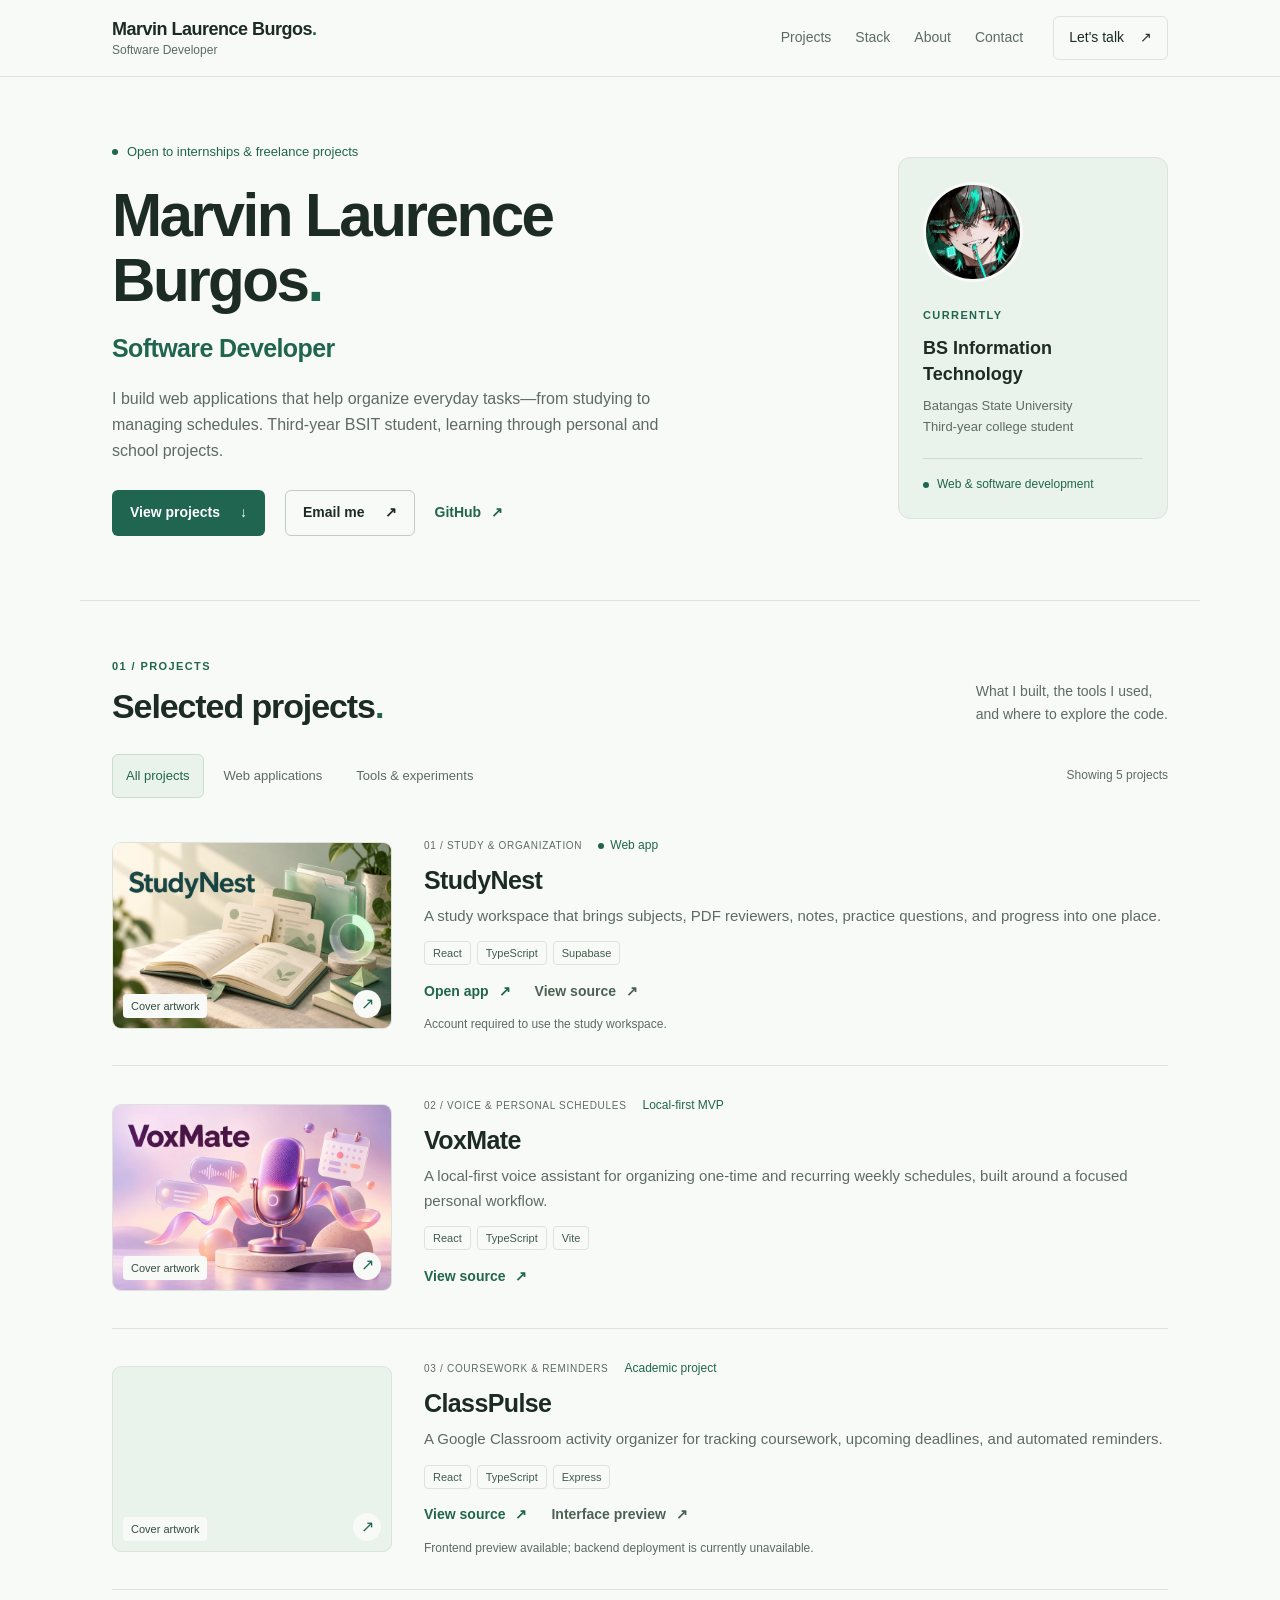
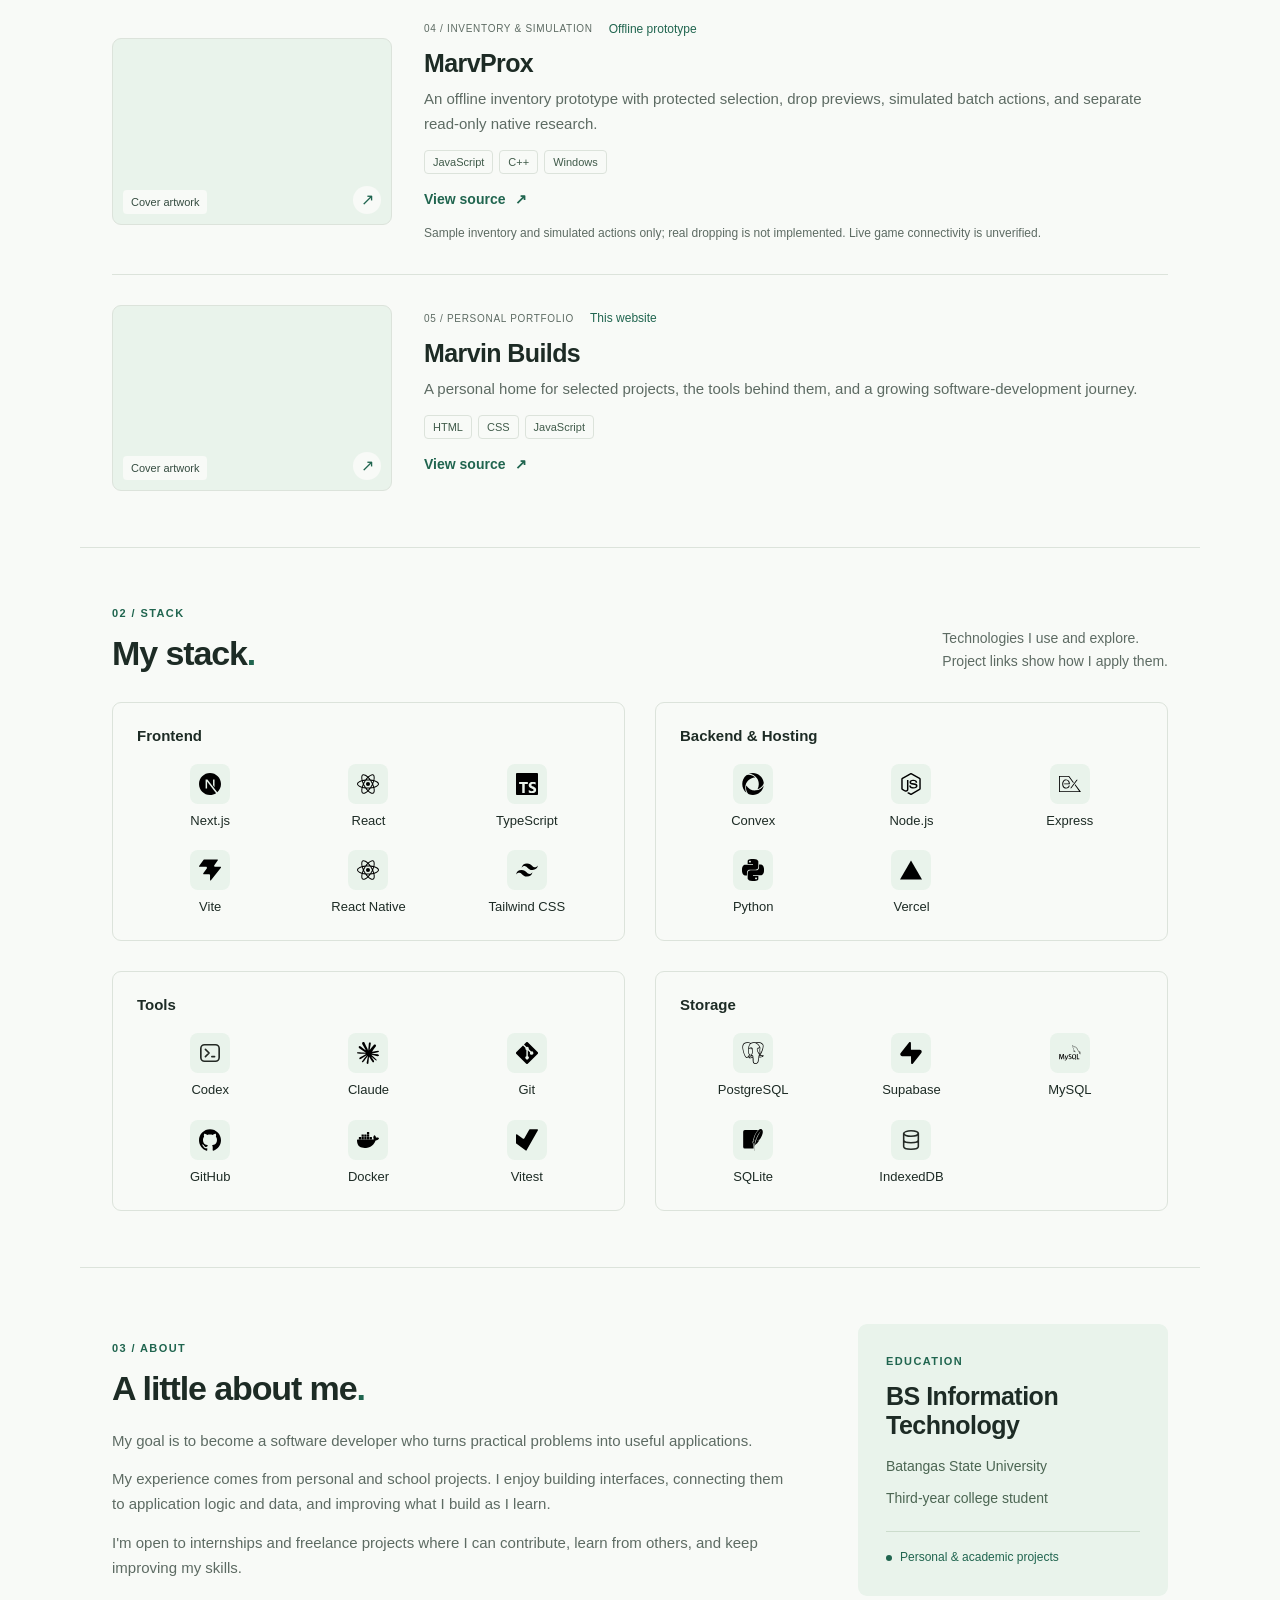
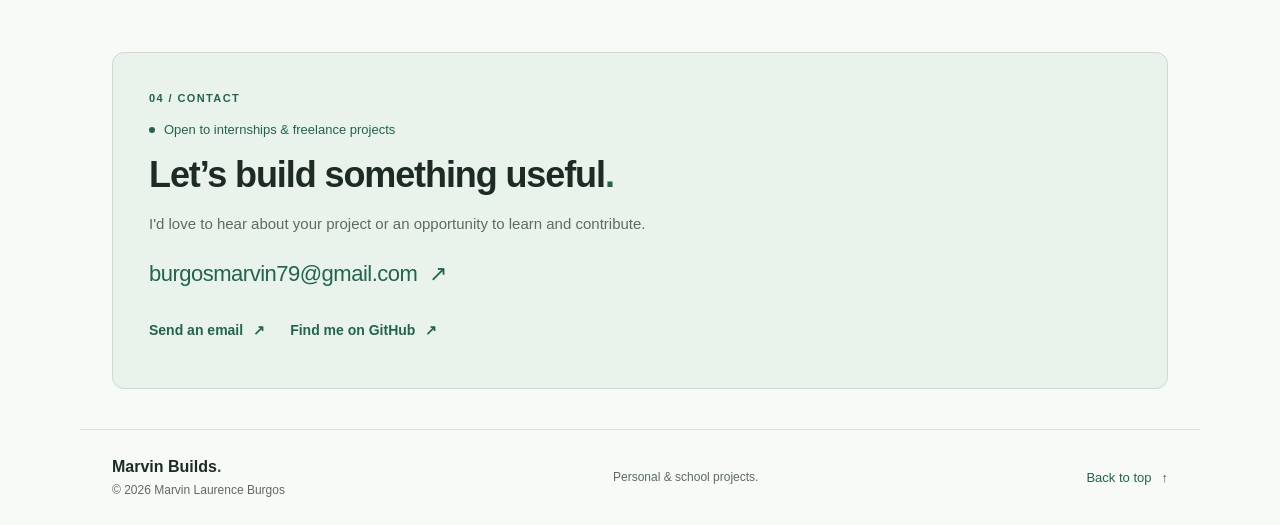
==== commit 1e73f237: "Refine portfolio around readable projects and recruiter essentials" ====
--- a/index.html
+++ b/index.html
@@ -22,61 +22,91 @@
     <header class="site-header">
       <div class="header-inner">
         <a class="brand" href="#home" aria-label="Marvin Laurence Burgos, home"><span class="brand-name">Marvin Laurence Burgos<span class="accent">.</span></span><span class="brand-role">Software Developer</span></a>
-        <nav aria-label="Main navigation"><a href="#work">Work</a><a href="#skills">Stack</a><a href="#about">About</a><a href="#contact">Contact</a></nav>
+        <nav aria-label="Main navigation"><a href="#work">Projects</a><a href="#skills">Stack</a><a href="#about">About</a><a href="#contact">Contact</a></nav>
         <a class="header-contact" href="mailto:burgosmarvin79@gmail.com">Let's talk <span aria-hidden="true">↗</span></a>
       </div>
     </header>
     <main id="main" class="page-shell">
       <section id="home" class="hero" aria-labelledby="hero-title">
-        <div class="portrait-column">
-          <div class="portrait-heading"><span>01 / A LITTLE PERSONALITY</span><span class="tiny-cross" aria-hidden="true">✦</span></div>
-          <figure class="portrait-frame"><img src="assets/marvin-avatar.jpg" alt="Marvin's black-and-teal illustrated avatar" width="474" height="842" fetchpriority="high"></figure>
-          <div class="portrait-footer"><span>CURIOUS MIND. PRACTICAL IDEAS.</span><span aria-hidden="true">↗</span></div>
+        <div class="hero-copy">
+          <p class="availability"><span class="status-dot" aria-hidden="true"></span> Open to internships &amp; freelance projects</p>
+          <h1 id="hero-title">Marvin Laurence<br>Burgos<span class="accent">.</span></h1>
+          <p class="hero-role">Software Developer</p>
+          <p class="hero-description">I build web applications that help organize everyday tasks—from studying to managing schedules. Third-year BSIT student, learning through personal and school projects.</p>
+          <div class="hero-actions"><a class="button button-primary" href="#work">View projects <span aria-hidden="true">↓</span></a><a class="button button-outline" href="mailto:burgosmarvin79@gmail.com">Email me <span aria-hidden="true">↗</span></a><a class="text-link" href="https://github.com/marvmarv08">GitHub <span aria-hidden="true">↗</span></a></div>
         </div>
-        <div class="hero-copy">
-          <p class="eyebrow">SOFTWARE DEVELOPER / BSIT STUDENT</p>
-          <h1 id="hero-title">Marvin<br>Laurence Burgos<span class="accent">.</span></h1>
-          <p class="hero-lead">Learning, building,<br><span>and making ideas useful.</span></p>
-          <p class="hero-description">Third-year BS Information Technology student at Batangas State University, building practical software through personal and school projects.</p>
-          <p class="availability"><span class="status-dot" aria-hidden="true"></span> Open to internships &amp; freelance projects</p>
-          <div class="hero-actions"><a class="button button-primary" href="#work">Explore my work <span aria-hidden="true">↓</span></a><a class="text-link" href="mailto:burgosmarvin79@gmail.com">Get in touch <span aria-hidden="true">↗</span></a></div>
-        </div>
+        <aside class="profile-card" aria-label="Education and focus">
+          <img class="profile-avatar" src="assets/marvin-avatar.jpg" alt="Marvin's black-and-teal illustrated avatar" width="474" height="842" fetchpriority="high">
+          <p class="profile-label">CURRENTLY</p>
+          <p class="profile-degree">BS Information Technology</p>
+          <p>Batangas State University<br>Third-year college student</p>
+          <div class="profile-focus"><span class="status-dot" aria-hidden="true"></span> Web &amp; software development</div>
+        </aside>
       </section>
-      <div class="quick-facts" aria-label="At a glance">
-        <div><span class="fact-label">THE JOURNEY</span><strong>3rd-year BSIT student</strong><span>Batangas State University</span></div>
-        <div><span class="fact-label">THE WORK</span><strong>5 selected projects</strong><span>Personal ideas &amp; school projects</span></div>
-        <div><span class="fact-label">THE MINDSET</span><strong>Learn. Build. Improve.</strong><span>One practical problem at a time</span></div>
-      </div>
       <section id="work" class="section projects-section" aria-labelledby="work-title">
-        <div class="section-heading"><div><p class="section-kicker">01 / SELECTED WORK</p><h2 id="work-title">Ideas, made tangible<span class="accent">.</span></h2></div><p>Personal projects and school work.<br>A little curiosity in every build.</p></div>
+        <div class="section-heading"><div><p class="section-kicker">01 / PROJECTS</p><h2 id="work-title">Selected projects<span class="accent">.</span></h2></div><p>What I built, the tools I used,<br>and where to explore the code.</p></div>
         <div class="project-toolbar" hidden>
           <div class="project-filters" role="group" aria-label="Filter projects"><button type="button" data-filter="all" aria-pressed="true">All projects</button><button type="button" data-filter="web" aria-pressed="false">Web applications</button><button type="button" data-filter="tools" aria-pressed="false">Tools &amp; experiments</button></div>
           <p class="project-count" role="status" aria-live="polite">Showing 5 projects</p>
         </div>
         <div class="project-grid">
+          <article class="project-card" data-category="web" aria-labelledby="studynest-title">
+            <a class="project-cover" href="https://marvmarv08.github.io/StudyNest/" aria-label="Explore StudyNest">
+              <img src="assets/projects/studynest.webp" alt="StudyNest concept artwork with an open book, layered notes, and a mint folder" width="1536" height="1024" loading="lazy" decoding="async">
+              <span class="cover-label">Cover artwork</span><span class="cover-arrow" aria-hidden="true">↗</span>
+            </a>
+            <div class="project-content">
+            <div class="project-meta"><span>01 / STUDY &amp; ORGANIZATION</span><span class="project-status status-live"><span class="status-dot" aria-hidden="true"></span> Web app</span></div>
+            <h3 id="studynest-title">StudyNest</h3>
+            <p>A study workspace that brings subjects, PDF reviewers, notes, practice questions, and progress into one place.</p>
+            <ul class="tags" aria-label="StudyNest technologies"><li>React</li><li>TypeScript</li><li>Supabase</li></ul>
+            <div class="project-links"><a class="text-link" href="https://marvmarv08.github.io/StudyNest/">Open app <span aria-hidden="true">↗</span></a><a class="text-link secondary-link" href="https://github.com/marvmarv08/StudyNest">View source <span aria-hidden="true">↗</span></a></div>
+            <p class="project-note">Account required to use the study workspace.</p>
+            </div>
+          </article>
+
+          <article class="project-card" data-category="tools" aria-labelledby="voxmate-title">
+            <a class="project-cover" href="https://github.com/marvmarv08/VoxMate" aria-label="Explore VoxMate">
+              <img src="assets/projects/voxmate.webp" alt="VoxMate concept artwork with a lavender microphone, flowing waveform, and calendar tile" width="1536" height="1024" loading="lazy" decoding="async">
+              <span class="cover-label">Cover artwork</span><span class="cover-arrow" aria-hidden="true">↗</span>
+            </a>
+            <div class="project-content">
+            <div class="project-meta"><span>02 / VOICE &amp; PERSONAL SCHEDULES</span><span class="project-status">Local-first MVP</span></div>
+            <h3 id="voxmate-title">VoxMate</h3>
+            <p>A local-first voice assistant for organizing one-time and recurring weekly schedules, built around a focused personal workflow.</p>
+            <ul class="tags" aria-label="VoxMate technologies"><li>React</li><li>TypeScript</li><li>Vite</li></ul>
+            <div class="project-links"><a class="text-link" href="https://github.com/marvmarv08/VoxMate">View source <span aria-hidden="true">↗</span></a></div>
+            </div>
+          </article>
+
           <article class="project-card" data-category="web" aria-labelledby="classpulse-title">
             <a class="project-cover" href="https://github.com/cjmarvteam/ClassPulse" aria-label="Explore ClassPulse">
               <img src="assets/projects/classpulse.webp" alt="ClassPulse concept artwork with a blue calendar, course folder, and yellow notification bell" width="1536" height="1024" loading="lazy" decoding="async">
               <span class="cover-label">Cover artwork</span><span class="cover-arrow" aria-hidden="true">↗</span>
             </a>
-            <div class="project-meta"><span>01 / COURSEWORK &amp; REMINDERS</span><span class="project-status">Academic project</span></div>
+            <div class="project-content">
+            <div class="project-meta"><span>03 / COURSEWORK &amp; REMINDERS</span><span class="project-status">Academic project</span></div>
             <h3 id="classpulse-title">ClassPulse</h3>
             <p>A Google Classroom activity organizer for tracking coursework, upcoming deadlines, and automated reminders.</p>
             <ul class="tags" aria-label="ClassPulse technologies"><li>React</li><li>TypeScript</li><li>Express</li></ul>
             <div class="project-links"><a class="text-link" href="https://github.com/cjmarvteam/ClassPulse">View source <span aria-hidden="true">↗</span></a><a class="text-link secondary-link" href="https://frontend-delta-drab-98.vercel.app">Interface preview <span aria-hidden="true">↗</span></a></div>
             <p class="project-note">Frontend preview available; backend deployment is currently unavailable.</p>
+            </div>
           </article>
 
-          <article class="project-card" data-category="web" aria-labelledby="studynest-title">
-            <a class="project-cover" href="https://marvmarv08.github.io/StudyNest/" aria-label="Explore StudyNest">
-              <img src="assets/projects/studynest.webp" alt="StudyNest concept artwork with an open book, layered notes, and a mint folder" width="1536" height="1024" loading="lazy" decoding="async">
-              <span class="cover-label">Cover artwork</span><span class="cover-arrow" aria-hidden="true">↗</span>
+          <article class="project-card" data-category="tools" aria-labelledby="marvprox-title">
+            <a class="project-cover" href="https://github.com/marvmarv08/MarvProx" aria-label="Explore MarvProx">
+              <img src="assets/projects/marvprox.webp" alt="MarvProx concept artwork with glowing teal inventory cubes and a protective shield" width="1536" height="1024" loading="lazy" decoding="async">
+              <span class="cover-label cover-label-dark">Cover artwork</span><span class="cover-arrow" aria-hidden="true">↗</span>
             </a>
-            <div class="project-meta"><span>02 / STUDY &amp; ORGANIZATION</span><span class="project-status status-live"><span class="status-dot" aria-hidden="true"></span> Web app</span></div>
-            <h3 id="studynest-title">StudyNest</h3>
-            <p>A study workspace for subjects, PDF reviewers, notes, practice questions, and learning progress—all brought together.</p>
-            <ul class="tags" aria-label="StudyNest technologies"><li>React</li><li>TypeScript</li><li>Supabase</li></ul>
-            <div class="project-links"><a class="text-link" href="https://marvmarv08.github.io/StudyNest/">Open app <span aria-hidden="true">↗</span></a><a class="text-link secondary-link" href="https://github.com/marvmarv08/StudyNest">View source <span aria-hidden="true">↗</span></a></div>
+            <div class="project-content">
+            <div class="project-meta"><span>04 / INVENTORY &amp; SIMULATION</span><span class="project-status">Offline prototype</span></div>
+            <h3 id="marvprox-title">MarvProx</h3>
+            <p>An offline inventory prototype with protected selection, drop previews, simulated batch actions, and separate read-only native research.</p>
+            <ul class="tags" aria-label="MarvProx technologies"><li>JavaScript</li><li>C++</li><li>Windows</li></ul>
+            <div class="project-links"><a class="text-link" href="https://github.com/marvmarv08/MarvProx">View source <span aria-hidden="true">↗</span></a></div>
+            <p class="project-note">Sample inventory and simulated actions only; real dropping is not implemented. Live game connectivity is unverified.</p>
+            </div>
           </article>
 
           <article class="project-card" data-category="web" aria-labelledby="marvinbuilds-title">
@@ -84,42 +114,18 @@
               <img src="assets/projects/marvinbuilds.webp" alt="Marvin Builds concept artwork with a portfolio canvas, project cards, and teal code brackets" width="1536" height="1024" loading="lazy" decoding="async">
               <span class="cover-label">Cover artwork</span><span class="cover-arrow" aria-hidden="true">↗</span>
             </a>
-            <div class="project-meta"><span>03 / PERSONAL PORTFOLIO</span><span class="project-status">This website</span></div>
+            <div class="project-content">
+            <div class="project-meta"><span>05 / PERSONAL PORTFOLIO</span><span class="project-status">This website</span></div>
             <h3 id="marvinbuilds-title">Marvin Builds</h3>
             <p>A personal home for selected projects, the tools behind them, and a growing software-development journey.</p>
             <ul class="tags" aria-label="Marvin Builds technologies"><li>HTML</li><li>CSS</li><li>JavaScript</li></ul>
             <div class="project-links"><a class="text-link" href="https://github.com/marvmarv08/marvmarv08.github.io">View source <span aria-hidden="true">↗</span></a></div>
+            </div>
           </article>
-
-          <article class="project-card" data-category="tools" aria-labelledby="marvprox-title">
-            <a class="project-cover" href="https://github.com/marvmarv08/MarvProx" aria-label="Explore MarvProx">
-              <img src="assets/projects/marvprox.webp" alt="MarvProx concept artwork with glowing teal inventory cubes and a protective shield" width="1536" height="1024" loading="lazy" decoding="async">
-              <span class="cover-label cover-label-dark">Cover artwork</span><span class="cover-arrow" aria-hidden="true">↗</span>
-            </a>
-            <div class="project-meta"><span>04 / INVENTORY &amp; SIMULATION</span><span class="project-status">Offline prototype</span></div>
-            <h3 id="marvprox-title">MarvProx</h3>
-            <p>An offline inventory prototype with protected selection, drop previews, simulated batch actions, and separate read-only native research.</p>
-            <ul class="tags" aria-label="MarvProx technologies"><li>JavaScript</li><li>C++</li><li>Windows</li></ul>
-            <div class="project-links"><a class="text-link" href="https://github.com/marvmarv08/MarvProx">View source <span aria-hidden="true">↗</span></a></div>
-            <p class="project-note">Sample inventory only; live game connectivity remains unverified.</p>
-          </article>
-
-          <article class="project-card" data-category="tools" aria-labelledby="voxmate-title">
-            <a class="project-cover" href="https://github.com/marvmarv08/VoxMate" aria-label="Explore VoxMate">
-              <img src="assets/projects/voxmate.webp" alt="VoxMate concept artwork with a lavender microphone, flowing waveform, and calendar tile" width="1536" height="1024" loading="lazy" decoding="async">
-              <span class="cover-label">Cover artwork</span><span class="cover-arrow" aria-hidden="true">↗</span>
-            </a>
-            <div class="project-meta"><span>05 / VOICE &amp; PERSONAL SCHEDULES</span><span class="project-status">Local-first MVP</span></div>
-            <h3 id="voxmate-title">VoxMate</h3>
-            <p>A local-first voice assistant for organizing one-time and recurring weekly schedules, built around a focused personal workflow.</p>
-            <ul class="tags" aria-label="VoxMate technologies"><li>React</li><li>TypeScript</li><li>Vite</li></ul>
-            <div class="project-links"><a class="text-link" href="https://github.com/marvmarv08/VoxMate">View source <span aria-hidden="true">↗</span></a></div>
-          </article>
-          <aside class="project-endnote"><span class="endnote-symbol" aria-hidden="true">&lt;/&gt;</span><h3>Always something<br>new to figure out.</h3><p>These projects are part of how I learn: start with a problem, build a working idea, and keep improving.</p><a class="text-link" href="https://github.com/marvmarv08">More on GitHub <span aria-hidden="true">↗</span></a></aside>
         </div>
       </section>
       <section id="skills" class="section skills-section" aria-labelledby="skills-title">
-        <div class="section-heading"><div><p class="section-kicker">02 / STACK</p><h2 id="skills-title">My stack<span class="accent">.</span></h2></div><p>A growing toolkit for building and learning. <br>From interfaces to data and deployment.</p></div>
+        <div class="section-heading"><div><p class="section-kicker">02 / STACK</p><h2 id="skills-title">My stack<span class="accent">.</span></h2></div><p>Technologies I use and explore.<br>Project links show how I apply them.</p></div>
         <div class="stack-grid">
           <section class="stack-group" aria-labelledby="stack-group-0">
             <h3 id="stack-group-0">Frontend</h3>
@@ -167,21 +173,21 @@
       </section>
       <section id="about" class="section about-section" aria-labelledby="about-title">
         <div class="about-copy">
-          <p class="section-kicker">03 / A LITTLE ABOUT ME</p><h2 id="about-title">Learning by building<span class="accent">.</span></h2>
-          <p>I'm Marvin Laurence Burgos, a third-year BS Information Technology student at Batangas State University with a focus on software development.</p>
-          <p>My experience comes from personal and school projects. I enjoy turning an idea into something useful, connecting interfaces with application logic, and learning what makes software work along the way.</p>
+          <p class="section-kicker">03 / ABOUT</p><h2 id="about-title">A little about me<span class="accent">.</span></h2>
+          <p>My goal is to become a software developer who turns practical problems into useful applications.</p>
+          <p>My experience comes from personal and school projects. I enjoy building interfaces, connecting them to application logic and data, and improving what I build as I learn.</p>
           <p>I'm open to internships and freelance projects where I can contribute, learn from others, and keep improving my skills.</p>
         </div>
-        <div class="education-card"><div class="education-icon" aria-hidden="true">↗</div><p class="eyebrow">CURRENTLY LEARNING</p><h3>BS Information<br>Technology</h3><p>Batangas State University</p><span class="education-year">Third-year college student</span><div class="education-bottom"><span class="status-dot" aria-hidden="true"></span> Personal &amp; academic projects</div></div>
+        <div class="education-card"><p class="eyebrow">EDUCATION</p><h3>BS Information<br>Technology</h3><p>Batangas State University</p><span class="education-year">Third-year college student</span><div class="education-bottom"><span class="status-dot" aria-hidden="true"></span> Personal &amp; academic projects</div></div>
       </section>
       <section id="contact" class="section contact-section" aria-labelledby="contact-title">
-        <p class="section-kicker">04 / LET'S CONNECT</p><p class="availability"><span class="status-dot" aria-hidden="true"></span> Open to internships &amp; freelance projects</p>
-        <h2 id="contact-title">Have something<br>in mind<span class="accent">?</span></h2>
+        <p class="section-kicker">04 / CONTACT</p><p class="availability"><span class="status-dot" aria-hidden="true"></span> Open to internships &amp; freelance projects</p>
+        <h2 id="contact-title">Let’s build something useful<span class="accent">.</span></h2>
         <p>I'd love to hear about your project or an opportunity to learn and contribute.</p>
         <a class="contact-email" href="mailto:burgosmarvin79@gmail.com">burgosmarvin79@gmail.com <span aria-hidden="true">↗</span></a>
         <div class="contact-links"><a class="text-link" href="mailto:burgosmarvin79@gmail.com">Send an email <span aria-hidden="true">↗</span></a><a class="text-link" href="https://github.com/marvmarv08">Find me on GitHub <span aria-hidden="true">↗</span></a></div>
       </section>
     </main>
-    <footer class="site-footer"><div><a class="footer-brand" href="#home">Marvin Builds<span class="accent">.</span></a><span>© 2026 Marvin Laurence Burgos</span></div><p>Curiosity in progress.</p><a class="back-top" href="#home">Back to top <span aria-hidden="true">↑</span></a></footer>
+    <footer class="site-footer"><div><a class="footer-brand" href="#home">Marvin Builds<span class="accent">.</span></a><span>© 2026 Marvin Laurence Burgos</span></div><p>Personal &amp; school projects.</p><a class="back-top" href="#home">Back to top <span aria-hidden="true">↑</span></a></footer>
   </body>
 </html>
--- a/styles.css
+++ b/styles.css
@@ -6,250 +6,166 @@
   --teal: #20654f;
   --mint: #e9f3eb;
   --line: #dce3db;
-  --mono: ui-monospace, SFMono-Regular, Consolas, monospace;
-  --page-width: 1180px;
+  --page-width: 1120px;
 }
-
 * { box-sizing: border-box; }
 [hidden] { display: none !important; }
-html { scroll-behavior: smooth; scroll-padding-top: 106px; }
-body { margin: 0; background: var(--paper); color: var(--ink); font-family: Inter, "Segoe UI", Arial, sans-serif; font-size: 15px; line-height: 1.7; -webkit-font-smoothing: antialiased; }
+html { scroll-behavior: smooth; scroll-padding-top: 112px; }
+body { margin: 0; background: var(--paper); color: var(--ink); font-family: "Segoe UI", Arial, sans-serif; font-size: 16px; line-height: 1.65; -webkit-font-smoothing: antialiased; }
 a { color: inherit; text-decoration: none; }
 button { font: inherit; }
-button, a { -webkit-tap-highlight-color: transparent; }
-a:focus-visible, button:focus-visible { outline: 3px solid var(--teal); outline-offset: 5px; border-radius: 3px; }
+a:focus-visible, button:focus-visible { outline: 3px solid var(--teal); outline-offset: 4px; border-radius: 3px; }
 ::selection { background: #cce8d5; color: #183c2c; }
 h1, h2, h3, p { margin-top: 0; }
-h1, h2, h3 { line-height: 1.12; }
+h1, h2, h3 { line-height: 1.15; }
 .accent { color: var(--teal); }
 .skip-link { position: fixed; z-index: 30; top: 10px; left: 10px; padding: 10px 18px; background: var(--ink); color: white; transform: translateY(-170%); }
 .skip-link:focus { transform: translateY(0); }
-
-.site-header { position: sticky; top: 0; z-index: 10; background: #f8faf7f5; border-bottom: 1px solid var(--line); backdrop-filter: blur(14px); }
-.header-inner { max-width: var(--page-width); margin: auto; padding: 19px 36px; display: flex; align-items: center; gap: 30px; border-inline: 1px solid var(--line); }
-.brand { display: flex; flex-direction: column; margin-right: auto; line-height: 1.3; }
-.brand-name { font-size: 19px; font-weight: 750; letter-spacing: -.6px; }
-.brand-role { color: var(--muted); font-size: 11px; margin-top: 4px; }
-nav { display: flex; align-items: center; gap: 27px; }
-nav a { display: flex; align-items: center; min-height: 40px; font-size: 12px; color: var(--muted); }
-nav a:hover, .text-link:hover { color: var(--teal); }
-.header-contact { min-height: 42px; display: flex; gap: 24px; align-items: center; padding: 7px 15px; border: 1px solid #cfd9d0; border-radius: 7px; font-size: 12px; }
-.header-contact:hover { background: var(--mint); }
-.page-shell { max-width: var(--page-width); margin: auto; border-inline: 1px solid var(--line); }
-
-.hero { display: grid; grid-template-columns: .85fr 1.15fr; align-items: center; gap: 64px; padding: 48px 36px 40px; }
-.portrait-heading, .portrait-footer { display: flex; justify-content: space-between; align-items: center; gap: 16px; font: 8px/1.7 var(--mono); letter-spacing: 1px; color: var(--muted); }
-.portrait-heading { margin-bottom: 12px; }
-.tiny-cross { color: var(--teal); font-size: 15px; }
-.portrait-frame { position: relative; aspect-ratio: 4 / 5; margin: 0; border: 1px solid #d0dfd3; background: #d5eee0; overflow: hidden; border-radius: 16px; }
-.portrait-frame img { display: block; width: 100%; height: 100%; object-fit: cover; object-position: center 24%; }
-.portrait-footer { margin-top: 13px; font-size: 7px; }
-.portrait-footer > span:last-child { font-size: 17px; }
-.eyebrow, .section-kicker { color: var(--muted); font: 9px/1.7 var(--mono); letter-spacing: 1.1px; }
-.hero-copy > .eyebrow { margin-bottom: 23px; }
-h1 { margin-bottom: 21px; font-size: clamp(44px, 4.5vw, 65px); letter-spacing: -3.4px; font-weight: 700; line-height: 1.03; }
-.hero-lead { font-size: 22px; letter-spacing: -.6px; line-height: 1.35; font-weight: 500; margin-bottom: 19px; }
-.hero-lead > span { color: var(--teal); }
-.hero-description { color: var(--muted); font-size: 14px; max-width: 450px; line-height: 1.85; margin-bottom: 23px; }
-.status-dot { display: inline-block; width: 6px; height: 6px; border-radius: 50%; background: #247e54; flex: none; }
-.availability { display: flex; align-items: center; gap: 9px; color: #356347; font-size: 11px; margin-bottom: 24px; }
-.hero-actions { display: flex; align-items: center; gap: 27px; flex-wrap: wrap; }
-.button { display: inline-flex; min-height: 46px; justify-content: space-between; align-items: center; gap: 29px; padding: 12px 18px; border-radius: 6px; font-size: 12px; font-weight: 600; }
-.button-primary { background: #243f32; color: white; transition: background .2s, transform .2s; }
-.button-primary:hover { background: #286447; transform: translateY(-2px); }
-.text-link { display: inline-flex; align-items: center; gap: 12px; font-size: 12px; font-weight: 500; min-height: 44px; }
-.text-link > span, .button > span { font-size: 16px; }
-.quick-facts { display: grid; grid-template-columns: repeat(3, 1fr); border-block: 1px solid var(--line); }
-.quick-facts > div { display: flex; flex-direction: column; padding: 23px 30px; min-width: 0; }
-.quick-facts > div + div { border-left: 1px solid var(--line); }
-.fact-label { font: 8px var(--mono); letter-spacing: 1px; color: var(--muted); margin-bottom: 9px; }
-.quick-facts strong { font-size: 14px; font-weight: 600; letter-spacing: -.2px; }
-.quick-facts > div > span:last-child { font-size: 11px; color: var(--muted); margin-top: 3px; }
-
-.section { padding: 64px 30px; border-bottom: 1px solid var(--line); }
-.section-heading { display: flex; justify-content: space-between; align-items: end; gap: 32px; margin-bottom: 30px; }
-.section-kicker { color: var(--teal); margin-bottom: 13px; }
-h2 { font-size: clamp(30px, 3vw, 42px); letter-spacing: -1.7px; font-weight: 650; margin-bottom: 0; }
-.section-heading > p { color: var(--muted); font-size: 11px; line-height: 1.9; margin-bottom: 3px; }
-.project-toolbar { display: flex; align-items: center; justify-content: space-between; gap: 18px; margin-bottom: 26px; }
-.project-filters { display: flex; gap: 8px; flex-wrap: wrap; }
-.project-filters button { min-height: 42px; padding: 8px 13px; background: transparent; border: 1px solid transparent; border-radius: 6px; color: var(--muted); font-size: 11px; cursor: pointer; }
-.project-filters button:hover { background: #edf2eb; }
-.project-filters button[aria-pressed="true"] { color: #1a4732; border-color: #d0ddce; background: #eaf0e7; }
-.project-count { font: 9px var(--mono); color: var(--muted); margin: 0; white-space: nowrap; }
-.project-grid { display: grid; grid-template-columns: repeat(2, minmax(0, 1fr)); gap: 44px 25px; }
-.project-card { min-width: 0; }
-.project-cover { position: relative; display: block; overflow: hidden; border: 1px solid #d9e2d8; border-radius: 13px; aspect-ratio: 3 / 2; background: #eaf0e7; }
-.project-cover img { display: block; width: 100%; height: 100%; object-fit: cover; transition: transform .45s ease; }
+.site-header { position: sticky; top: 0; z-index: 10; background: var(--paper); border-bottom: 1px solid var(--line); }
+.header-inner { max-width: var(--page-width); margin: auto; padding: 16px 32px; display: flex; align-items: center; gap: 30px; }
+.brand { display: flex; flex-direction: column; margin-right: auto; line-height: 1.4; }
+.brand-name { font-size: 18px; font-weight: 700; letter-spacing: -.5px; }
+.brand-role { color: var(--muted); font-size: 12px; }
+nav { display: flex; gap: 24px; }
+nav a { display: flex; align-items: center; min-height: 44px; font-size: 14px; color: var(--muted); }
+nav a:hover, .text-link:hover { color: var(--teal); text-decoration: underline; text-underline-offset: 5px; }
+.header-contact { min-height: 44px; display: flex; gap: 16px; align-items: center; padding: 8px 15px; border: 1px solid var(--line); border-radius: 6px; font-size: 14px; }
+.header-contact:hover, .button-outline:hover { background: var(--mint); border-color: var(--teal); }
+.page-shell, .site-footer { max-width: var(--page-width); margin: auto; }
+.hero { display: grid; grid-template-columns: minmax(0, 1fr) 270px; gap: 70px; align-items: center; padding: 64px 32px; }
+.hero-copy { min-width: 0; }
+.availability { display: flex; align-items: center; gap: 9px; color: var(--teal); font-size: 13px; margin-bottom: 22px; }
+.status-dot { display: inline-block; width: 6px; height: 6px; border-radius: 50%; background: var(--teal); flex: none; }
+h1 { margin-bottom: 14px; font-size: clamp(42px, 4.7vw, 62px); letter-spacing: -2.5px; font-weight: 700; line-height: 1.08; }
+.hero-role { color: var(--teal); font-size: 25px; font-weight: 600; margin-bottom: 16px; letter-spacing: -.6px; }
+.hero-description { max-width: 570px; color: var(--muted); margin-bottom: 25px; }
+.hero-actions { display: flex; align-items: center; gap: 12px 20px; flex-wrap: wrap; }
+.button { display: inline-flex; min-height: 46px; align-items: center; justify-content: center; gap: 20px; padding: 10px 17px; border: 1px solid transparent; border-radius: 6px; font-size: 14px; font-weight: 600; }
+.button-primary { background: var(--teal); color: white; }
+.button-primary:hover { background: #184f3d; }
+.button-outline { border-color: #bfcdc2; }
+.text-link { display: inline-flex; align-items: center; gap: 10px; min-height: 44px; font-size: 14px; font-weight: 600; color: var(--teal); }
+.profile-card { border: 1px solid var(--line); background: var(--mint); border-radius: 12px; padding: 24px; }
+.profile-avatar { width: 100px; height: 100px; display: block; border-radius: 50%; object-fit: cover; object-position: center 24%; margin-bottom: 24px; border: 3px solid var(--paper); }
+.profile-label, .section-kicker, .eyebrow { font-size: 11px; font-weight: 600; letter-spacing: 1.4px; color: var(--teal); margin-bottom: 12px; }
+.profile-degree { font-size: 18px; font-weight: 600; line-height: 1.4; margin-bottom: 8px; }
+.profile-card > p:not(.profile-label):not(.profile-degree) { font-size: 13px; color: var(--muted); margin-bottom: 20px; }
+.profile-focus { display: flex; align-items: center; gap: 8px; padding-top: 16px; border-top: 1px solid #ccdccc; font-size: 12px; color: var(--teal); }
+.section { padding: 56px 32px; border-top: 1px solid var(--line); }
+.section-heading { display: flex; justify-content: space-between; align-items: end; gap: 30px; margin-bottom: 28px; }
+h2 { font-size: 34px; letter-spacing: -1.1px; font-weight: 650; margin-bottom: 0; }
+.section-heading > p { color: var(--muted); font-size: 14px; margin-bottom: 0; }
+.project-toolbar { display: flex; align-items: center; justify-content: space-between; gap: 16px; margin-bottom: 8px; }
+.project-filters { display: flex; gap: 6px; flex-wrap: wrap; }
+.project-filters button { min-height: 44px; padding: 8px 13px; background: transparent; border: 1px solid transparent; border-radius: 6px; color: var(--muted); font-size: 13px; cursor: pointer; }
+.project-filters button:hover { background: var(--mint); }
+.project-filters button[aria-pressed="true"] { color: var(--teal); background: var(--mint); border-color: #ccdccc; }
+.project-count { font-size: 12px; color: var(--muted); margin: 0; white-space: nowrap; }
+.project-grid { display: grid; }
+.project-card { display: grid; grid-template-columns: 280px minmax(0, 1fr); gap: 32px; align-items: center; padding: 30px 0; border-bottom: 1px solid var(--line); min-width: 0; }
+.project-card:last-child { border-bottom: 0; padding-bottom: 0; }
+.project-cover { position: relative; display: block; overflow: hidden; border: 1px solid var(--line); border-radius: 9px; aspect-ratio: 3 / 2; background: var(--mint); }
+.project-cover img { display: block; width: 100%; height: 100%; object-fit: cover; transition: transform .25s ease; }
 .project-cover:hover img { transform: scale(1.025); }
-.cover-label { position: absolute; bottom: 12px; left: 12px; padding: 3px 7px; border-radius: 4px; background: #fffefaeb; color: #3c5145; font: 10px/1.7 var(--mono); letter-spacing: .4px; }
-.cover-label-dark { color: #d0f3e6; background: #152f29e8; }
-.cover-arrow { position: absolute; right: 13px; bottom: 12px; width: 28px; height: 28px; display: grid; place-items: center; border: 1px solid #ffffffb3; background: #ffffffdc; color: #254934; border-radius: 50%; font-size: 15px; }
-.project-meta { display: flex; justify-content: space-between; flex-wrap: wrap; align-items: center; gap: 9px; margin: 17px 0 10px; font: 8px/1.6 var(--mono); letter-spacing: .3px; color: var(--muted); }
-.project-status { display: inline-flex; align-items: center; gap: 6px; font: 9px/1.6 "Segoe UI", Arial, sans-serif; letter-spacing: 0; padding: 2px 7px; background: #f0f2ed; border: 1px solid var(--line); border-radius: 20px; color: #58695c; }
-.status-live { color: #276140; background: #eaf4e9; }
-.status-live .status-dot { width: 4px; height: 4px; }
-.project-card h3 { font-size: 26px; letter-spacing: -.8px; font-weight: 650; margin-bottom: 11px; }
-.project-card > p { font-size: 12px; line-height: 1.9; color: var(--muted); margin-bottom: 14px; }
-.tags { display: flex; list-style: none; flex-wrap: wrap; gap: 6px; margin: 0 0 7px; padding: 0; }
-.tags li { border: 1px solid #d6ded4; color: #4e6253; background: #f4f7f1; border-radius: 4px; padding: 3px 8px; font: 9px/1.6 var(--mono); }
-.project-links { display: flex; flex-wrap: wrap; gap: 26px; }
-.project-links .text-link { font-size: 11px; color: #28563d; }
-.project-links .secondary-link { color: #5c6b60; }
-.project-card > .project-note { font-size: 10px; line-height: 1.7; margin: 3px 0 0; color: #66735f; }
-.project-endnote { align-self: stretch; display: flex; flex-direction: column; justify-content: center; align-items: flex-start; padding: 48px; min-height: 300px; border: 1px dashed #cbdace; border-radius: 13px; background: linear-gradient(130deg, #edf5eb, #f5f8f2); }
-.endnote-symbol { font: 29px var(--mono); letter-spacing: -4px; color: #7da38a; margin-bottom: 24px; }
-.project-endnote h3 { margin-bottom: 16px; font-size: 28px; letter-spacing: -1px; line-height: 1.2; font-weight: 600; }
-.project-endnote p { max-width: 300px; font-size: 12px; color: var(--muted); line-height: 1.9; margin-bottom: 11px; }
-
-.skills-section { background: var(--paper); }
-.stack-grid { display: grid; grid-template-columns: repeat(2, minmax(0, 1fr)); gap: 44px 72px; padding-top: 29px; border-top: 1px solid var(--line); }
-.stack-group { min-width: 0; }
-.stack-group h3 { color: var(--muted); font: 10px/1.6 var(--mono); letter-spacing: 1px; text-transform: uppercase; margin: 0 0 24px; }
-.stack-items { display: grid; grid-template-columns: repeat(3, minmax(0, 1fr)); gap: 25px 16px; list-style: none; margin: 0; padding: 0; }
-.stack-item { display: flex; flex-direction: column; align-items: center; gap: 9px; min-width: 0; text-align: center; }
-.stack-icon { display: grid; place-items: center; width: 44px; height: 44px; border: 1px solid #d6ded3; border-radius: 9px; background: #e9eee7; }
-.stack-icon img { display: block; width: 24px; height: 24px; object-fit: contain; opacity: .88; }
-.stack-item > span:last-child { font-size: 13px; line-height: 1.5; color: #25372b; }
-.about-section { display: grid; grid-template-columns: 1.25fr 1fr; gap: 75px; align-items: center; }
-.about-copy h2 { margin-bottom: 24px; }
-.about-copy > p:not(.section-kicker) { font-size: 13px; color: var(--muted); line-height: 1.95; margin-bottom: 16px; }
+.cover-label { position: absolute; bottom: 10px; left: 10px; padding: 3px 8px; border-radius: 4px; background: #f8faf7; color: #354c40; font-size: 11px; }
+.cover-arrow { position: absolute; right: 10px; bottom: 10px; width: 28px; height: 28px; display: grid; place-items: center; background: var(--paper); color: var(--teal); border-radius: 50%; }
+.project-content { min-width: 0; }
+.project-meta { display: flex; flex-wrap: wrap; align-items: center; gap: 8px 16px; margin-bottom: 10px; color: var(--muted); font-size: 10px; letter-spacing: .7px; }
+.project-status { display: inline-flex; align-items: center; gap: 6px; font-size: 12px; letter-spacing: 0; color: var(--teal); }
+.project-card h3 { font-size: 25px; letter-spacing: -.6px; margin-bottom: 9px; }
+.project-content > p { color: var(--muted); font-size: 15px; margin-bottom: 13px; }
+.tags { display: flex; flex-wrap: wrap; list-style: none; gap: 6px; padding: 0; margin: 0 0 4px; }
+.tags li { padding: 2px 8px; border: 1px solid var(--line); border-radius: 4px; color: #405b4a; font-size: 11px; }
+.project-links { display: flex; flex-wrap: wrap; gap: 10px 24px; }
+.project-links .secondary-link { color: #4c6154; }
+.project-content > .project-note { font-size: 12px; margin: 2px 0 0; }
+.stack-grid { display: grid; grid-template-columns: repeat(2, minmax(0, 1fr)); gap: 30px; }
+.stack-group { padding: 24px; border: 1px solid var(--line); border-radius: 9px; min-width: 0; }
+.stack-group h3 { font-size: 15px; margin-bottom: 20px; }
+.stack-items { display: grid; grid-template-columns: repeat(3, minmax(0, 1fr)); list-style: none; padding: 0; margin: 0; gap: 20px 12px; }
+.stack-item { display: flex; flex-direction: column; align-items: center; gap: 8px; min-width: 0; text-align: center; }
+.stack-icon { display: grid; place-items: center; width: 40px; height: 40px; border-radius: 8px; background: var(--mint); }
+.stack-icon img { display: block; width: 22px; height: 22px; object-fit: contain; }
+.stack-item > span:last-child { font-size: 13px; line-height: 1.4; }
+.about-section { display: grid; grid-template-columns: minmax(0, 1fr) 310px; gap: 64px; align-items: center; }
+.about-copy h2 { margin-bottom: 20px; }
+.about-copy > p:not(.section-kicker) { color: var(--muted); font-size: 15px; margin-bottom: 14px; }
 .about-copy > p:last-child { margin-bottom: 0; }
-.education-card { position: relative; padding: 35px; background: #edf4e9; border: 1px solid #d4e1cc; border-radius: 12px; }
-.education-icon { position: absolute; right: 24px; top: 21px; color: #69836e; font-size: 23px; }
-.education-card > .eyebrow { font-size: 8px; margin: 10px 0 22px; }
-.education-card h3 { font-size: 29px; font-weight: 600; line-height: 1.2; letter-spacing: -1px; margin-bottom: 17px; }
-.education-card > p:not(.eyebrow) { font-size: 13px; color: #4b6552; margin-bottom: 8px; }
-.education-year { font-size: 11px; color: #536b58; }
-.education-bottom { display: flex; align-items: center; gap: 8px; font-size: 10px; color: #536b58; border-top: 1px solid #cbdcc3; margin-top: 28px; padding-top: 18px; }
-.education-bottom .status-dot { width: 5px; height: 5px; }
-
-.contact-section { padding-top: 69px; padding-bottom: 69px; background: radial-gradient(ellipse at 100% 100%, #dfeddf88, transparent 70%); }
-.contact-section > .section-kicker { margin-bottom: 24px; }
-.contact-section .availability { margin-bottom: 23px; }
-.contact-section h2 { font-size: clamp(44px, 5.5vw, 72px); letter-spacing: -3.3px; line-height: 1.05; margin-bottom: 25px; }
-.contact-section > p:not(.section-kicker):not(.availability) { font-size: 13px; color: var(--muted); max-width: 380px; margin-bottom: 20px; }
-.contact-email { display: inline-flex; flex-wrap: wrap; gap: 22px; align-items: center; min-height: 48px; font-size: clamp(18px, 2.6vw, 30px); line-height: 1.6; letter-spacing: -.9px; color: #285b40; border-bottom: 1px solid #a2bca4; overflow-wrap: anywhere; }
-.contact-email:hover { color: #0f4e32; }
-.contact-email > span { font-size: 24px; }
-.contact-links { display: flex; flex-wrap: wrap; gap: 29px; margin-top: 25px; }
-.contact-links .text-link { color: #47644e; font-size: 11px; }
-.site-footer { max-width: var(--page-width); margin: auto; border-inline: 1px solid var(--line); padding: 26px 30px; display: flex; align-items: center; justify-content: space-between; gap: 25px; }
+.education-card { padding: 28px; background: var(--mint); border-radius: 9px; }
+.education-card h3 { font-size: 25px; letter-spacing: -.5px; margin-bottom: 16px; }
+.education-card > p:not(.eyebrow), .education-year { font-size: 14px; color: #4b6552; margin-bottom: 6px; }
+.education-bottom { display: flex; align-items: center; gap: 8px; font-size: 12px; color: var(--teal); border-top: 1px solid #ccdccc; margin-top: 20px; padding-top: 16px; }
+.contact-section { margin: 0 32px 40px; padding: 36px; border: 1px solid #ccdccc; border-radius: 12px; background: var(--mint); }
+.contact-section .availability { margin-bottom: 14px; }
+.contact-section h2 { font-size: 36px; max-width: 620px; margin-bottom: 16px; }
+.contact-section > p:not(.section-kicker):not(.availability) { color: var(--muted); font-size: 15px; margin-bottom: 16px; }
+.contact-email { display: inline-flex; align-items: center; flex-wrap: wrap; gap: 12px; min-height: 44px; color: var(--teal); font-size: 22px; letter-spacing: -.5px; overflow-wrap: anywhere; }
+.contact-email:hover { text-decoration: underline; text-underline-offset: 5px; }
+.contact-links { display: flex; flex-wrap: wrap; gap: 10px 25px; margin-top: 12px; }
+.site-footer { padding: 24px 32px; border-top: 1px solid var(--line); display: flex; justify-content: space-between; align-items: center; gap: 24px; }
 .site-footer > div { display: flex; flex-direction: column; }
-.footer-brand { font-size: 15px; font-weight: 650; letter-spacing: -.4px; margin-bottom: 4px; }
-.site-footer > div > span, .site-footer > p { color: var(--muted); font-size: 10px; }
-.site-footer > p { margin-bottom: 0; }
-.back-top { display: flex; align-items: center; gap: 21px; min-height: 44px; color: #4b6351; font-size: 10px; }
-
-@media (max-width: 1000px) {
-  .hero { gap: 36px; padding: 40px 28px 33px; }
-  h1 { font-size: 48px; letter-spacing: -2.7px; }
-  .hero-lead { font-size: 20px; }
-  .hero-description { font-size: 13px; }
-  .header-inner { padding-inline: 28px; gap: 20px; }
-  nav { gap: 20px; }
-  .quick-facts > div { padding-inline: 24px; }
-  .section { padding-inline: 26px; }
-  .about-section { gap: 35px; }
-  .project-meta { font-size: 7px; }
-  .education-card { padding: 28px; }
-  .project-endnote { padding: 34px; }
+.footer-brand { font-size: 16px; font-weight: 650; }
+.site-footer > div > span, .site-footer > p { font-size: 12px; color: var(--muted); }
+.site-footer > p { margin: 0; }
+.back-top { display: inline-flex; align-items: center; min-height: 44px; gap: 10px; font-size: 13px; color: var(--teal); }
+@media (max-width: 900px) {
+  .header-inner { gap: 20px; padding-inline: 24px; }
+  nav { gap: 16px; }
+  .header-contact { display: none; }
+  .hero { gap: 32px; grid-template-columns: minmax(0, 1fr) 230px; padding: 44px 24px; }
+  h1 { font-size: 44px; }
+  .profile-card { padding: 20px; }
+  .section { padding: 44px 24px; }
+  .project-card { grid-template-columns: 220px minmax(0, 1fr); gap: 24px; }
+  .project-meta > span:first-child { font-size: 9px; }
+  .about-section { gap: 30px; grid-template-columns: minmax(0, 1fr) 270px; }
 }
-
-@media (max-width: 760px) {
-  html { scroll-padding-top: 160px; }
-  .header-inner { display: grid; grid-template-columns: 1fr auto; padding: 14px 22px 0; gap: 10px 18px; }
+@media (max-width: 680px) {
+  html { scroll-padding-top: 140px; }
+  .header-inner { flex-wrap: wrap; gap: 8px; padding: 12px 20px 0; }
   .brand-name { font-size: 18px; }
-  .brand-role { font-size: 10px; }
-  .header-contact { min-height: 40px; padding: 7px 12px; gap: 17px; font-size: 11px; }
-  nav { grid-column: 1 / -1; grid-row: 2; justify-content: space-between; gap: 12px; border-top: 1px solid var(--line); }
-  nav a { justify-content: center; min-height: 44px; font-size: 11px; flex: 1; }
-  .hero { grid-template-columns: 1fr 1.2fr; gap: 25px; padding: 32px 22px; }
-  h1 { font-size: 37px; letter-spacing: -1.8px; }
-  .hero-copy > .eyebrow { font-size: 7px; letter-spacing: .8px; margin-bottom: 17px; }
-  .hero-lead { font-size: 17px; margin-bottom: 14px; }
-  .hero-description { font-size: 12px; }
-  .availability { font-size: 10px; line-height: 1.8; }
-  .hero-actions { gap: 10px 18px; }
-  .hero-actions .button { font-size: 11px; padding: 11px 14px; gap: 19px; }
-  .portrait-heading { font-size: 6px; letter-spacing: .5px; }
-  .portrait-footer { font-size: 6px; letter-spacing: .3px; }
-  .quick-facts > div { padding: 18px; }
-  .fact-label { font-size: 7px; }
-  .quick-facts strong { font-size: 12px; }
-  .quick-facts > div > span:last-child { font-size: 10px; }
-  .section { padding: 47px 22px; }
-  .section-heading { gap: 18px; align-items: start; flex-direction: column; margin-bottom: 25px; }
+  .brand-role { font-size: 11px; }
+  nav { width: 100%; justify-content: space-between; gap: 12px; border-top: 1px solid var(--line); }
+  nav a { font-size: 13px; }
+  .hero { grid-template-columns: 1fr; padding: 36px 20px; gap: 28px; }
+  h1 { font-size: clamp(36px, 9vw, 49px); letter-spacing: -1.6px; }
+  .hero-role { font-size: 23px; }
+  .hero-description { font-size: 15px; }
+  .availability { font-size: 12px; margin-bottom: 18px; }
+  .hero-actions { gap: 8px 12px; }
+  .button { font-size: 13px; padding-inline: 14px; gap: 14px; }
+  .hero-actions .text-link { font-size: 13px; }
+  .profile-card { display: grid; grid-template-columns: 64px minmax(0, 1fr); gap: 0 16px; padding: 18px; }
+  .profile-avatar { grid-column: 1; grid-row: 1 / 5; width: 64px; height: 64px; margin: 0; }
+  .profile-label { font-size: 10px; margin-bottom: 5px; }
+  .profile-degree { font-size: 15px; margin-bottom: 4px; }
+  .profile-card > p:not(.profile-label):not(.profile-degree) { font-size: 12px; margin-bottom: 0; }
+  .profile-focus { grid-column: 1 / -1; margin-top: 14px; padding-top: 12px; }
+  .section { padding: 36px 20px; }
+  .section-heading { flex-direction: column; align-items: start; gap: 12px; margin-bottom: 22px; }
+  h2 { font-size: 30px; }
   .section-heading > p br { display: none; }
-  h2 { font-size: 33px; letter-spacing: -1.5px; }
-  .project-toolbar { align-items: start; flex-direction: column; gap: 13px; margin-bottom: 22px; }
-  .project-filters { gap: 4px; }
-  .project-filters button { font-size: 10px; padding-inline: 10px; }
-  .project-grid { gap: 35px 20px; }
-  .project-meta { margin-top: 14px; gap: 7px; }
-  .project-card h3 { font-size: 24px; }
-  .project-card > p { font-size: 11px; }
-  .project-links { gap: 18px; }
-  .project-links .text-link { font-size: 10px; }
-  .project-status { font-size: 8px; }
-  .tags li { font-size: 8px; padding-inline: 6px; }
-  .cover-label { font-size: 10px; left: 8px; bottom: 8px; }
-  .cover-arrow { width: 23px; height: 23px; font-size: 13px; right: 8px; bottom: 8px; }
-  .project-endnote { min-height: 260px; padding: 27px; }
-  .project-endnote h3 { font-size: 25px; }
-  .project-endnote p { font-size: 11px; }
-  .stack-grid { gap: 36px 28px; }
-  .stack-items { gap: 23px 10px; }
-  .stack-item > span:last-child { font-size: 12px; }
-  .about-section { grid-template-columns: 1fr; gap: 31px; }
-  .education-card { max-width: 440px; }
-  .contact-section h2 { font-size: 53px; letter-spacing: -2.7px; }
-  .site-footer { padding: 23px 22px; gap: 15px; flex-wrap: wrap; }
+  .project-toolbar { align-items: start; flex-direction: column; gap: 10px; }
+  .project-filters { gap: 2px; }
+  .project-filters button { font-size: 12px; padding: 8px 9px; }
+  .project-count { font-size: 11px; }
+  .project-card { grid-template-columns: 1fr; gap: 20px; padding: 26px 0; }
+  .project-meta > span:first-child { font-size: 10px; }
+  .project-card h3 { font-size: 26px; }
+  .project-cover { max-width: 460px; width: 100%; }
+  .stack-grid { gap: 18px; grid-template-columns: 1fr; }
+  .stack-group { padding: 20px; }
+  .stack-items { gap: 20px 10px; }
+  .about-section { grid-template-columns: 1fr; gap: 24px; }
+  .education-card { padding: 24px; }
+  .contact-section { margin: 0 20px 30px; padding: 24px 20px; }
+  .contact-section h2 { font-size: 30px; }
+  .contact-email { font-size: clamp(16px, 4.5vw, 22px); letter-spacing: -.4px; gap: 8px; }
+  .site-footer { padding: 20px; gap: 14px; flex-wrap: wrap; }
   .site-footer > p { display: none; }
+  .site-footer > div > span { font-size: 11px; }
+  .back-top { font-size: 12px; }
 }
-
-@media (max-width: 540px) {
-  .hero { grid-template-columns: 1fr; gap: 27px; padding: 26px 22px 34px; }
-  .portrait-column { max-width: 340px; width: 100%; margin: auto; }
-  .portrait-frame { aspect-ratio: 1 / 1; border-radius: 12px; }
-  .portrait-frame img { object-position: center 21%; }
-  .portrait-heading { font-size: 7px; }
-  .portrait-footer { font-size: 6px; }
-  .hero-copy > .eyebrow { font-size: 8px; margin-bottom: 19px; }
-  h1 { font-size: clamp(39px, 10.1vw, 53px); letter-spacing: -2px; }
-  .hero-lead { font-size: 21px; }
-  .hero-description { font-size: 13px; max-width: 390px; }
-  .availability { font-size: 10px; }
-  .hero-actions { gap: 23px; }
-  .hero-actions .button { font-size: 12px; padding-inline: 17px; }
-  .quick-facts { grid-template-columns: 1fr; }
-  .quick-facts > div { padding: 17px 22px; display: grid; grid-template-columns: 1fr 1.4fr; gap: 3px 15px; align-items: center; }
-  .quick-facts > div + div { border-left: 0; border-top: 1px solid var(--line); }
-  .fact-label { grid-row: 1 / 3; margin: 0; font-size: 8px; }
-  .quick-facts strong { font-size: 12px; }
-  .quick-facts > div > span:last-child { grid-column: 2; margin: 0; font-size: 10px; }
-  .project-grid { grid-template-columns: 1fr; gap: 35px; }
-  .project-cover { border-radius: 10px; }
-  .project-card h3 { font-size: 27px; }
-  .project-card > p { font-size: 12px; }
-  .project-meta { font-size: 8px; }
-  .project-status { font-size: 9px; }
-  .tags li { font-size: 9px; }
-  .project-links .text-link { font-size: 11px; }
-  .cover-label { font-size: 10px; }
-  .project-endnote { min-height: 250px; padding: 30px; }
-  .stack-grid { grid-template-columns: 1fr; gap: 34px; }
-  .stack-group h3 { margin-bottom: 20px; }
-  .stack-items { gap: 23px 12px; }
-  .contact-section h2 { font-size: 49px; }
-  .contact-email { font-size: clamp(15px, 4.7vw, 23px); letter-spacing: -.5px; gap: 10px; }
-  .contact-email > span { font-size: 18px; }
-  .contact-links { gap: 23px; }
-  .site-footer { align-items: center; }
-  .site-footer > div > span { font-size: 8px; }
-  .back-top { gap: 10px; font-size: 9px; }
-}
-
 @media (prefers-reduced-motion: reduce) {
   html { scroll-behavior: auto; }
   *, *::before, *::after { animation: none !important; transition: none !important; }
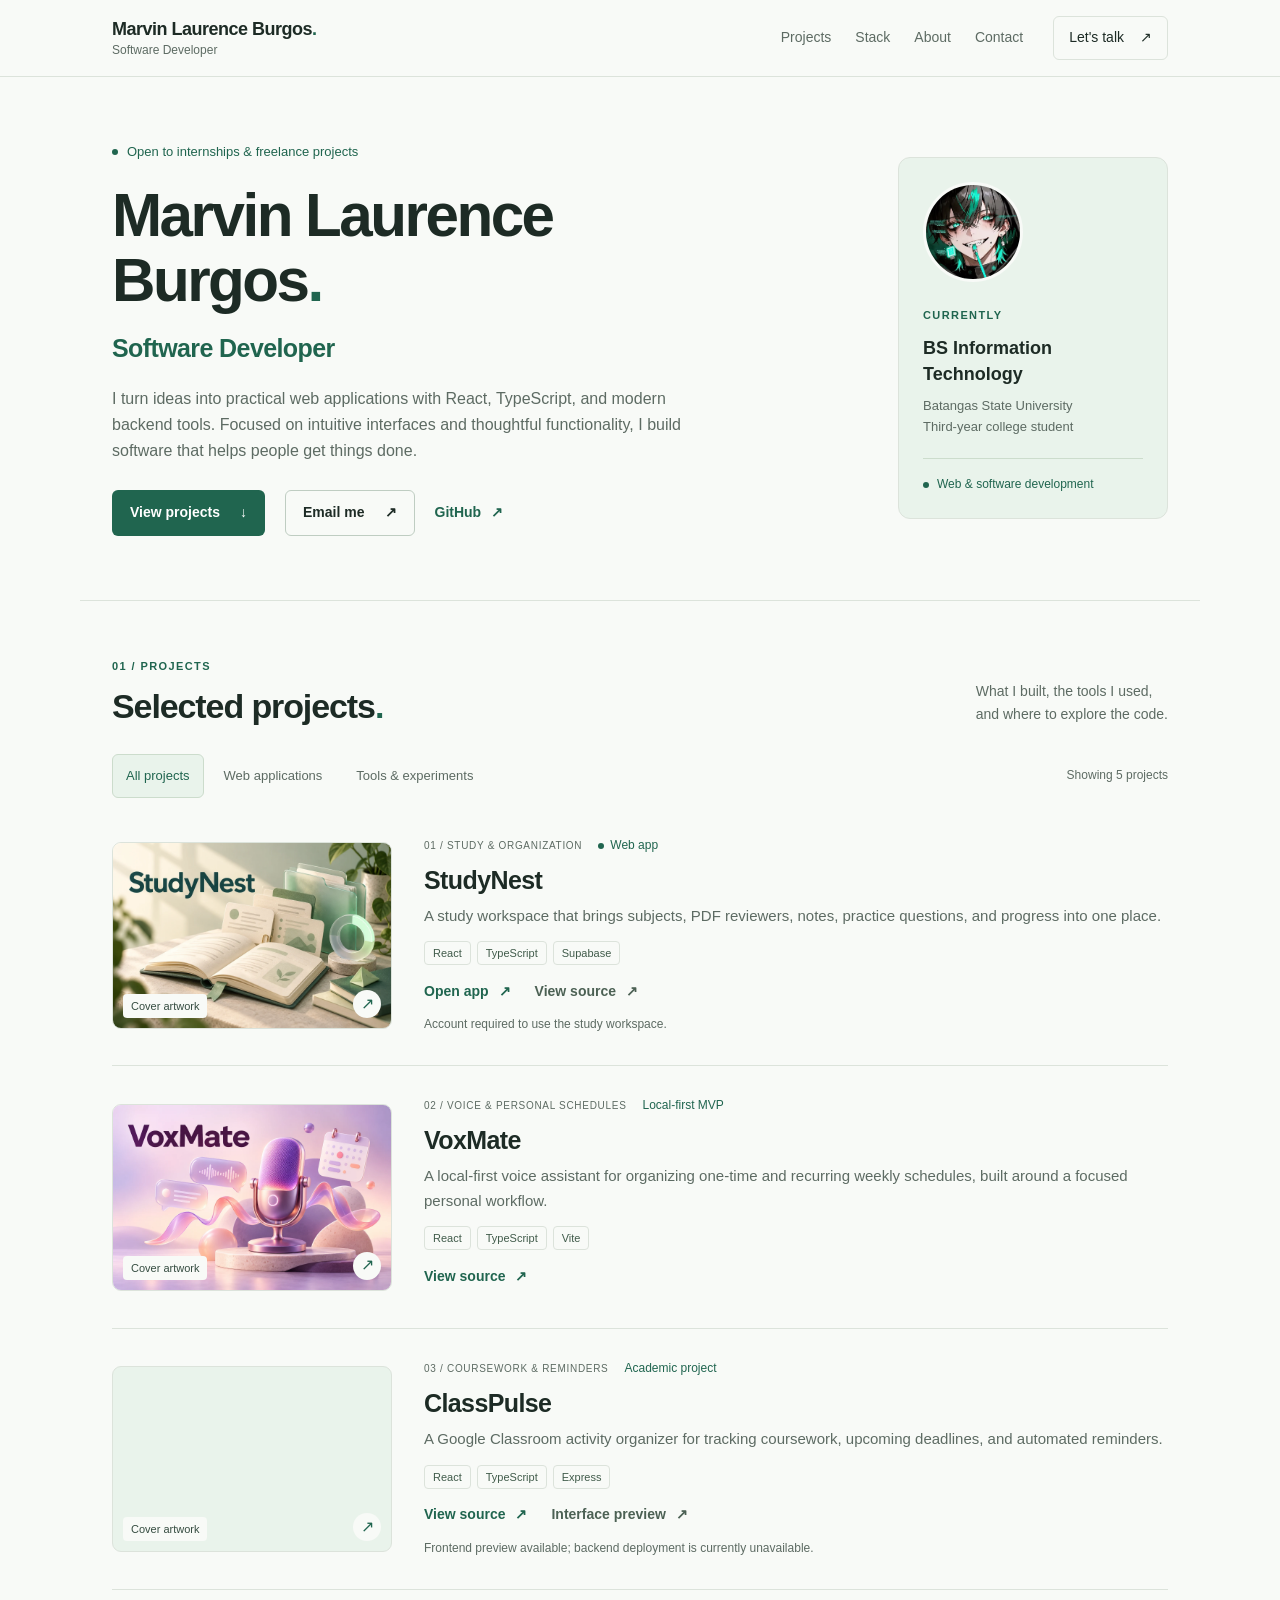
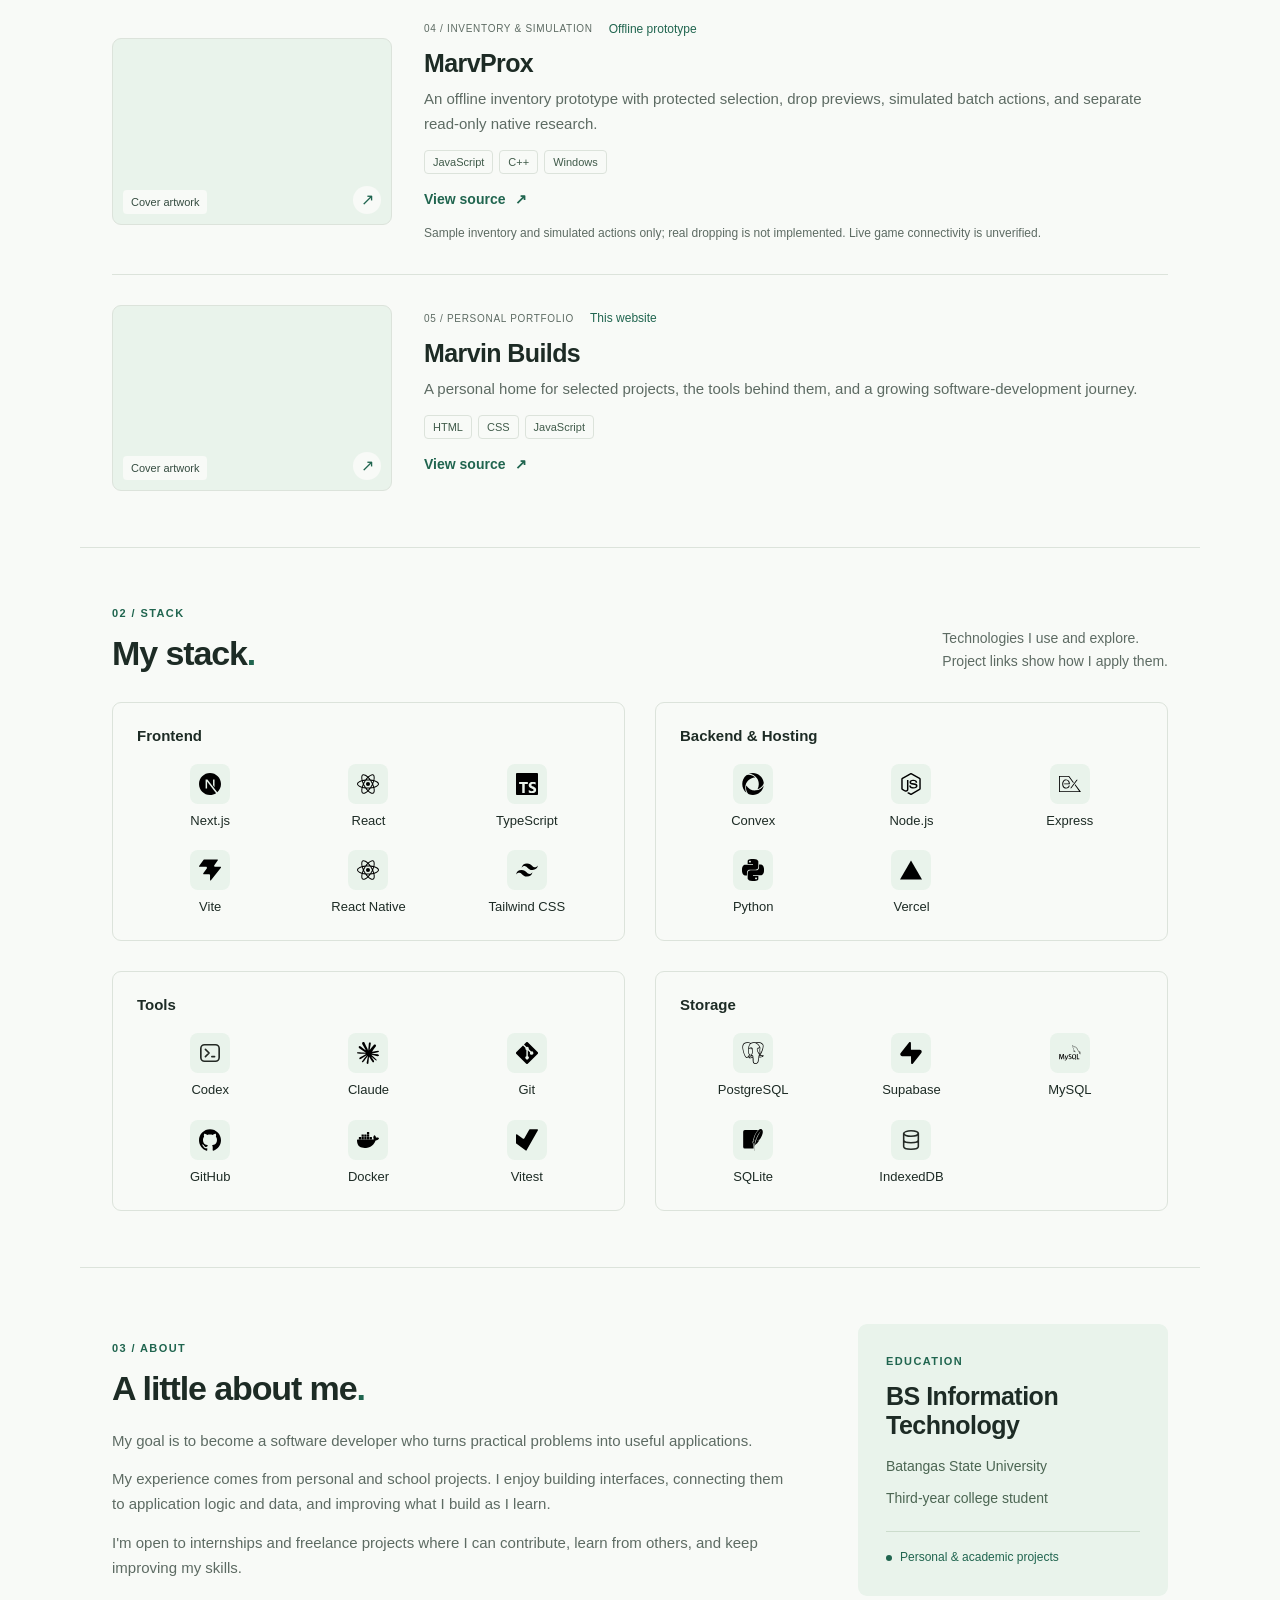
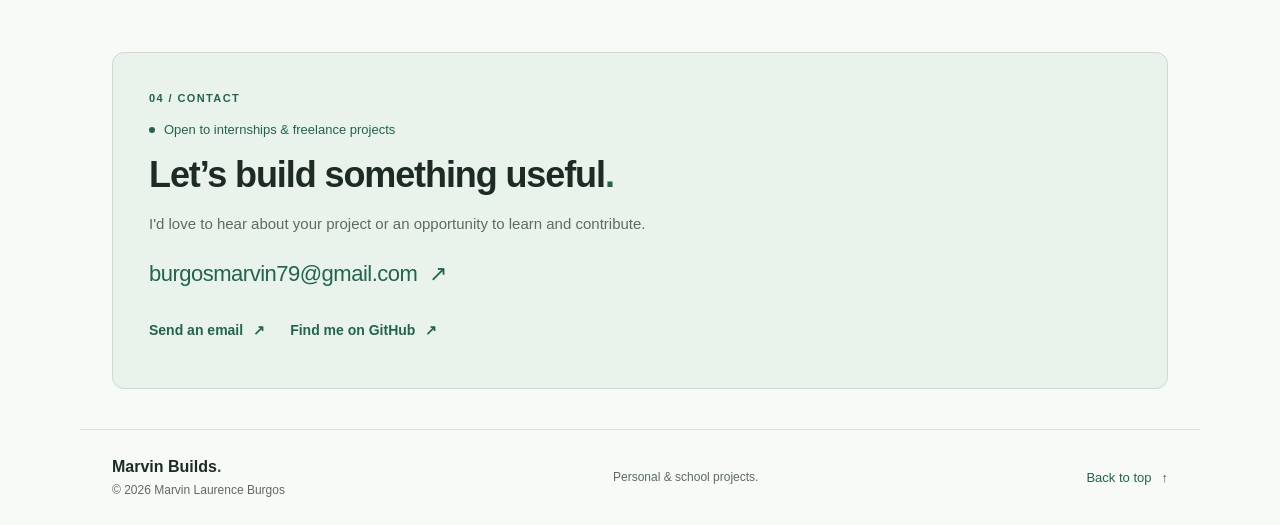
==== commit 300e1034: "Refine portfolio introduction around demonstrated development skills" ====
--- a/index.html
+++ b/index.html
@@ -32,7 +32,7 @@
           <p class="availability"><span class="status-dot" aria-hidden="true"></span> Open to internships &amp; freelance projects</p>
           <h1 id="hero-title">Marvin Laurence<br>Burgos<span class="accent">.</span></h1>
           <p class="hero-role">Software Developer</p>
-          <p class="hero-description">I build web applications that help organize everyday tasks—from studying to managing schedules. Third-year BSIT student, learning through personal and school projects.</p>
+          <p class="hero-description">I turn ideas into practical web applications with React, TypeScript, and modern backend tools. Focused on intuitive interfaces and thoughtful functionality, I build software that helps people get things done.</p>
           <div class="hero-actions"><a class="button button-primary" href="#work">View projects <span aria-hidden="true">↓</span></a><a class="button button-outline" href="mailto:burgosmarvin79@gmail.com">Email me <span aria-hidden="true">↗</span></a><a class="text-link" href="https://github.com/marvmarv08">GitHub <span aria-hidden="true">↗</span></a></div>
         </div>
         <aside class="profile-card" aria-label="Education and focus">
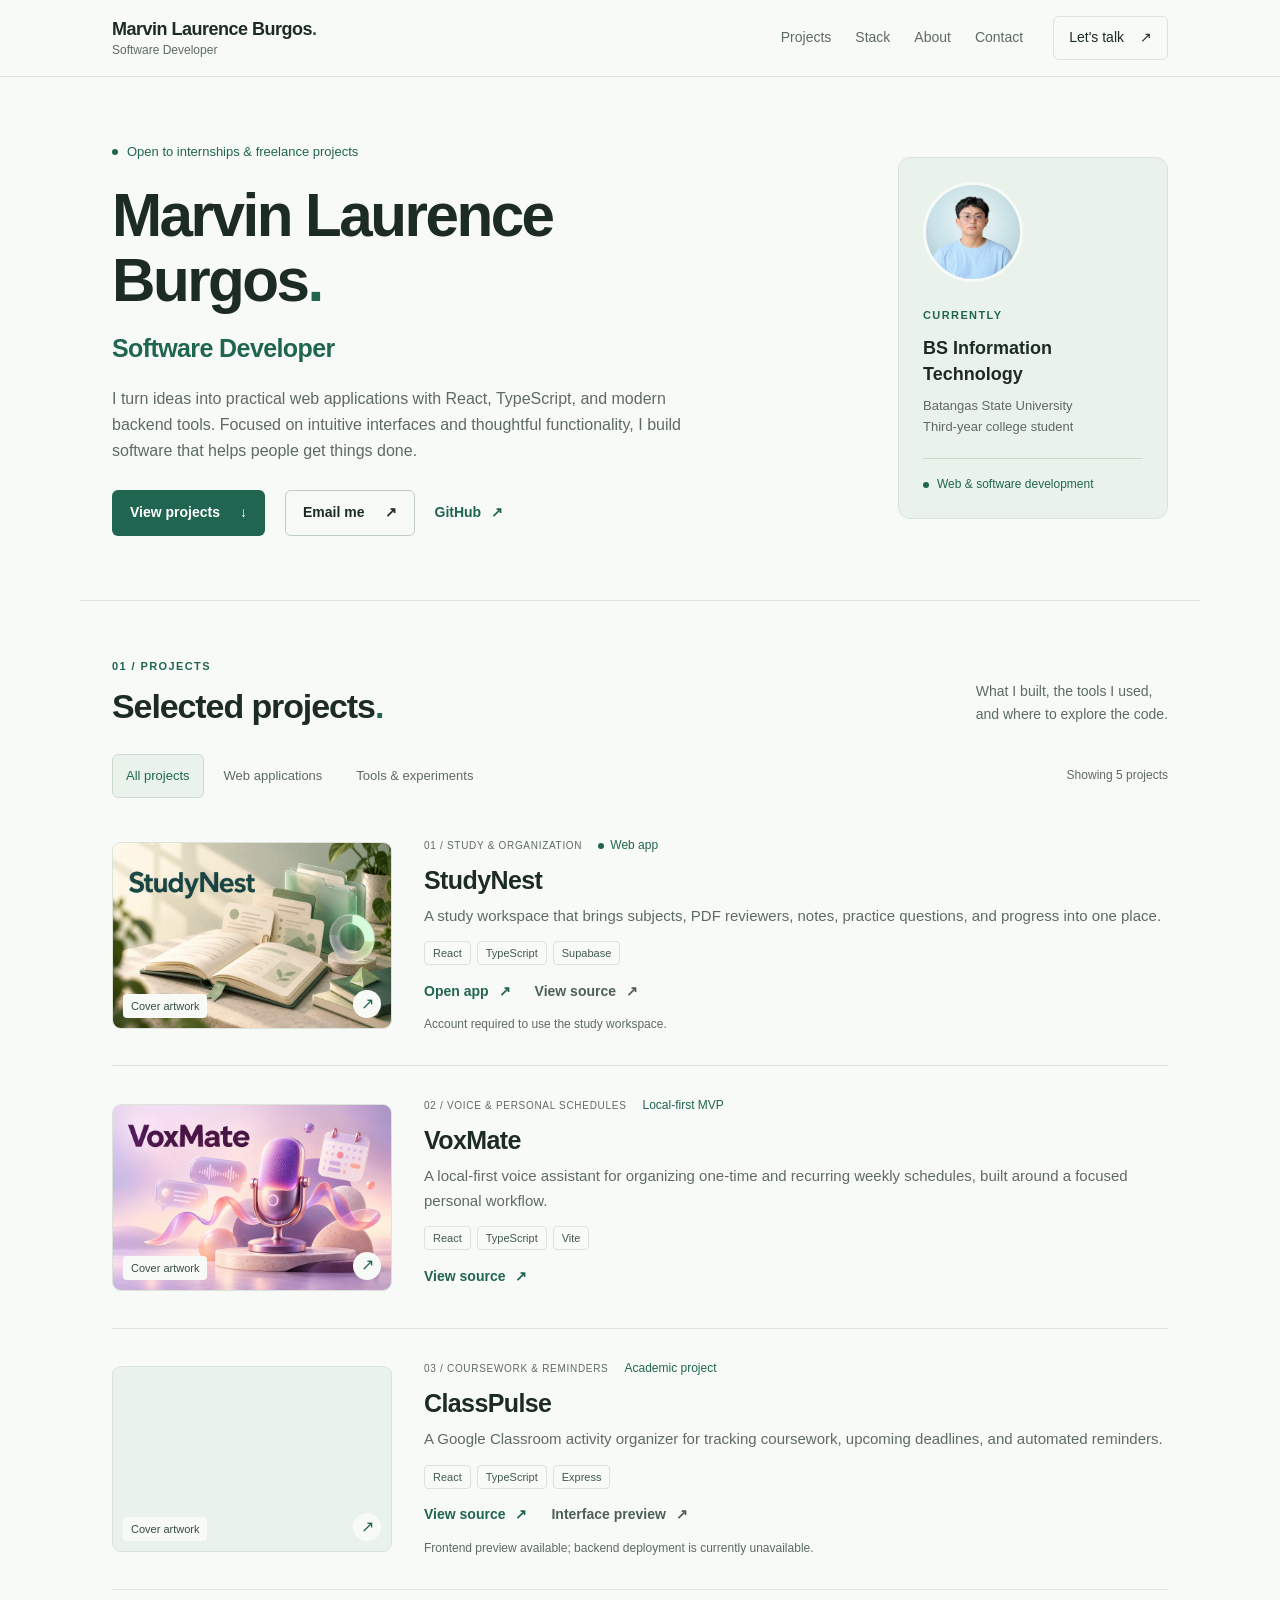
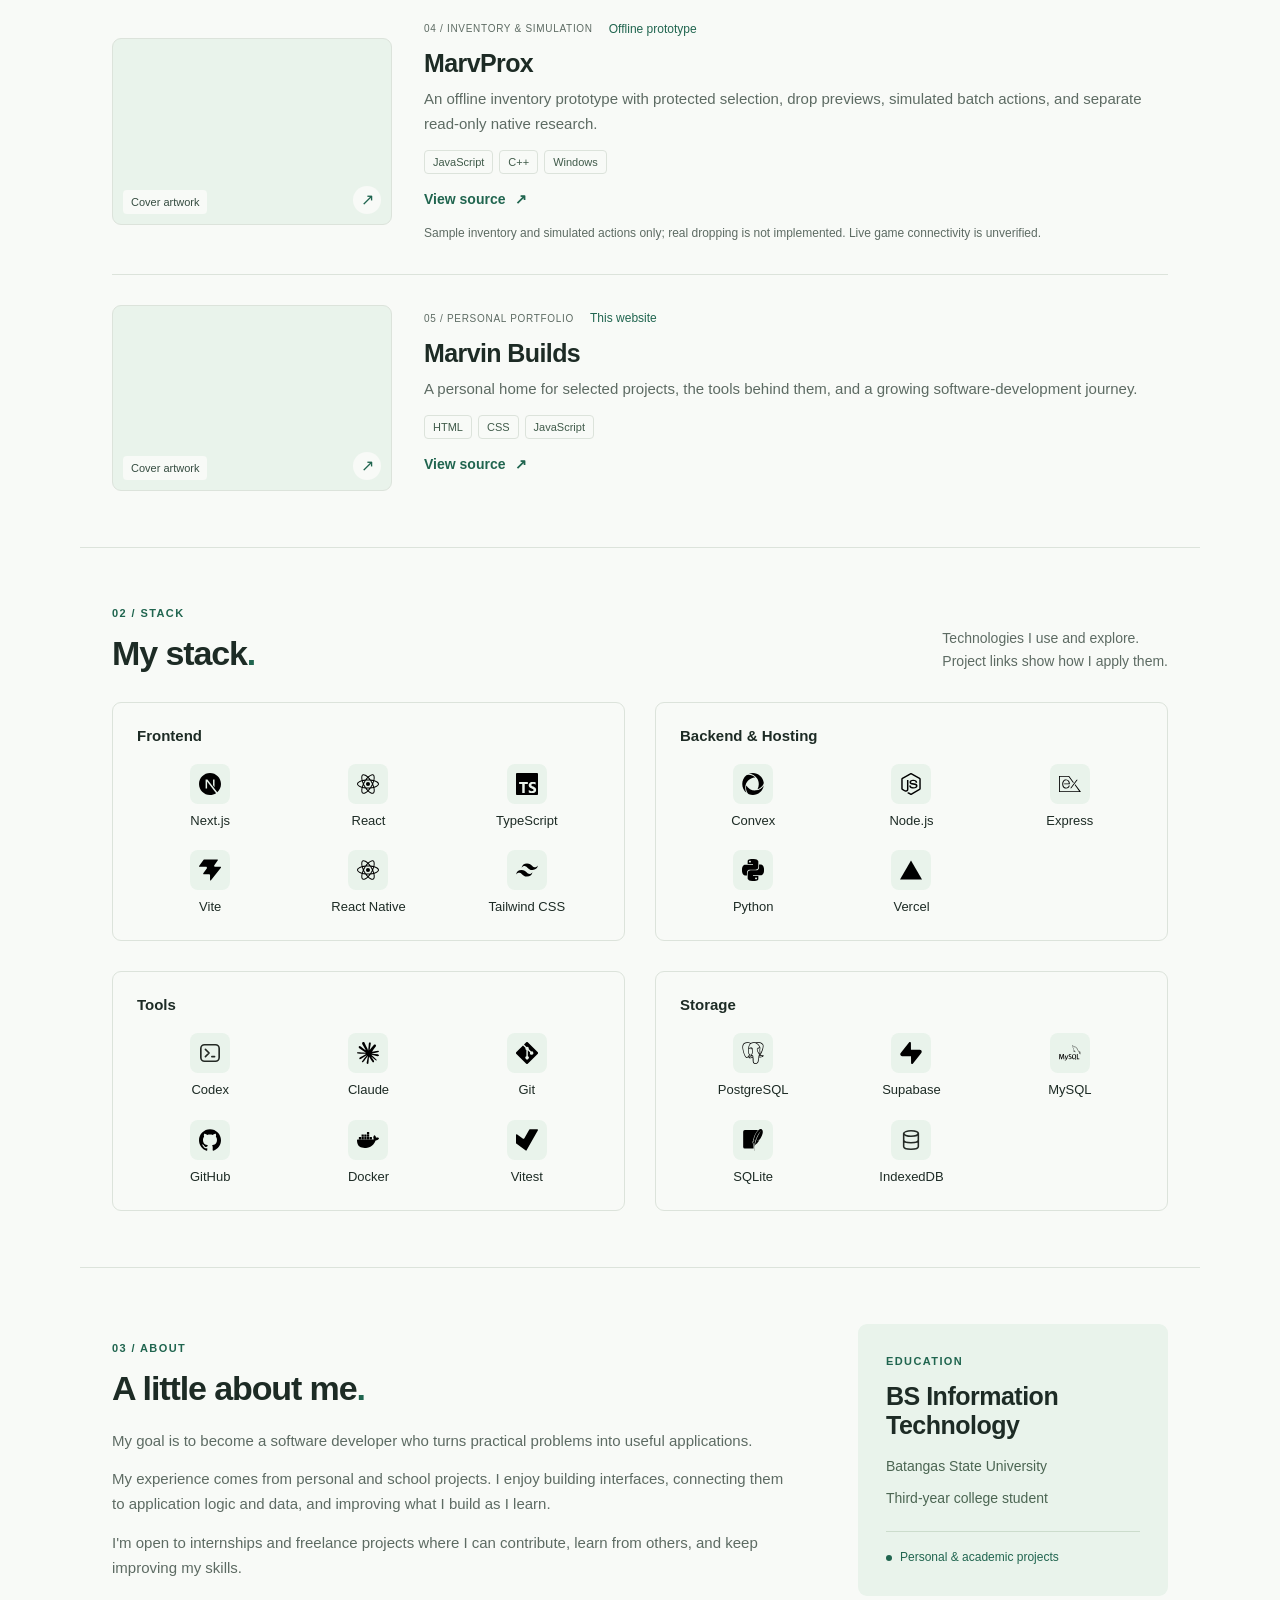
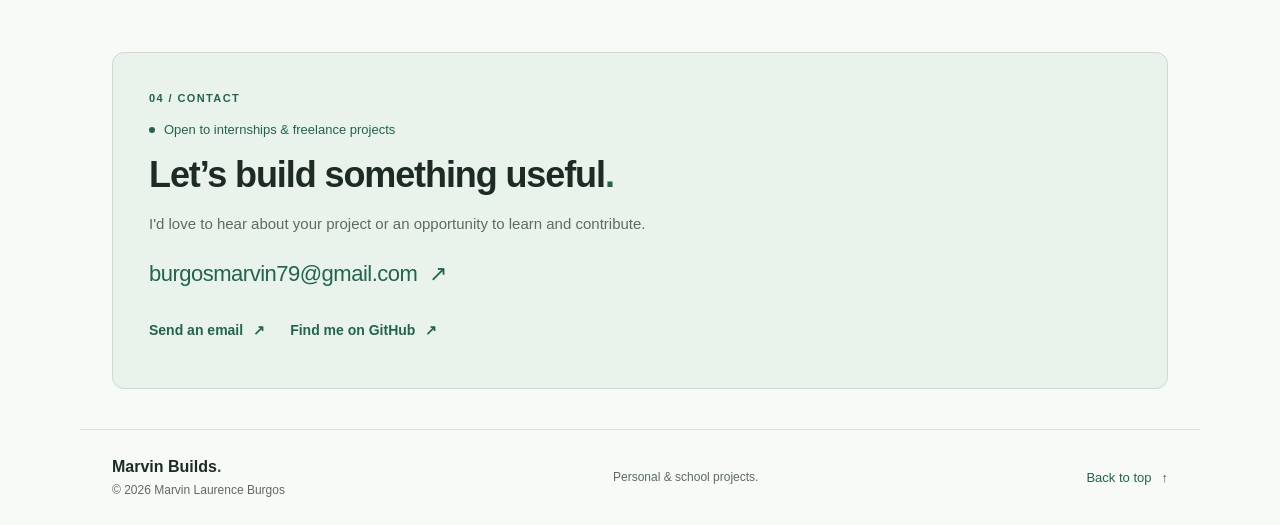
==== commit e5492c6b: "Replace illustrated avatar with an optimized professional portrait" ====
--- a/index.html
+++ b/index.html
@@ -36,7 +36,7 @@
           <div class="hero-actions"><a class="button button-primary" href="#work">View projects <span aria-hidden="true">↓</span></a><a class="button button-outline" href="mailto:burgosmarvin79@gmail.com">Email me <span aria-hidden="true">↗</span></a><a class="text-link" href="https://github.com/marvmarv08">GitHub <span aria-hidden="true">↗</span></a></div>
         </div>
         <aside class="profile-card" aria-label="Education and focus">
-          <img class="profile-avatar" src="assets/marvin-avatar.jpg" alt="Marvin's black-and-teal illustrated avatar" width="474" height="842" fetchpriority="high">
+          <img class="profile-avatar" src="assets/marvin-headshot.webp" alt="Portrait of Marvin Laurence Burgos" width="512" height="512" fetchpriority="high">
           <p class="profile-label">CURRENTLY</p>
           <p class="profile-degree">BS Information Technology</p>
           <p>Batangas State University<br>Third-year college student</p>
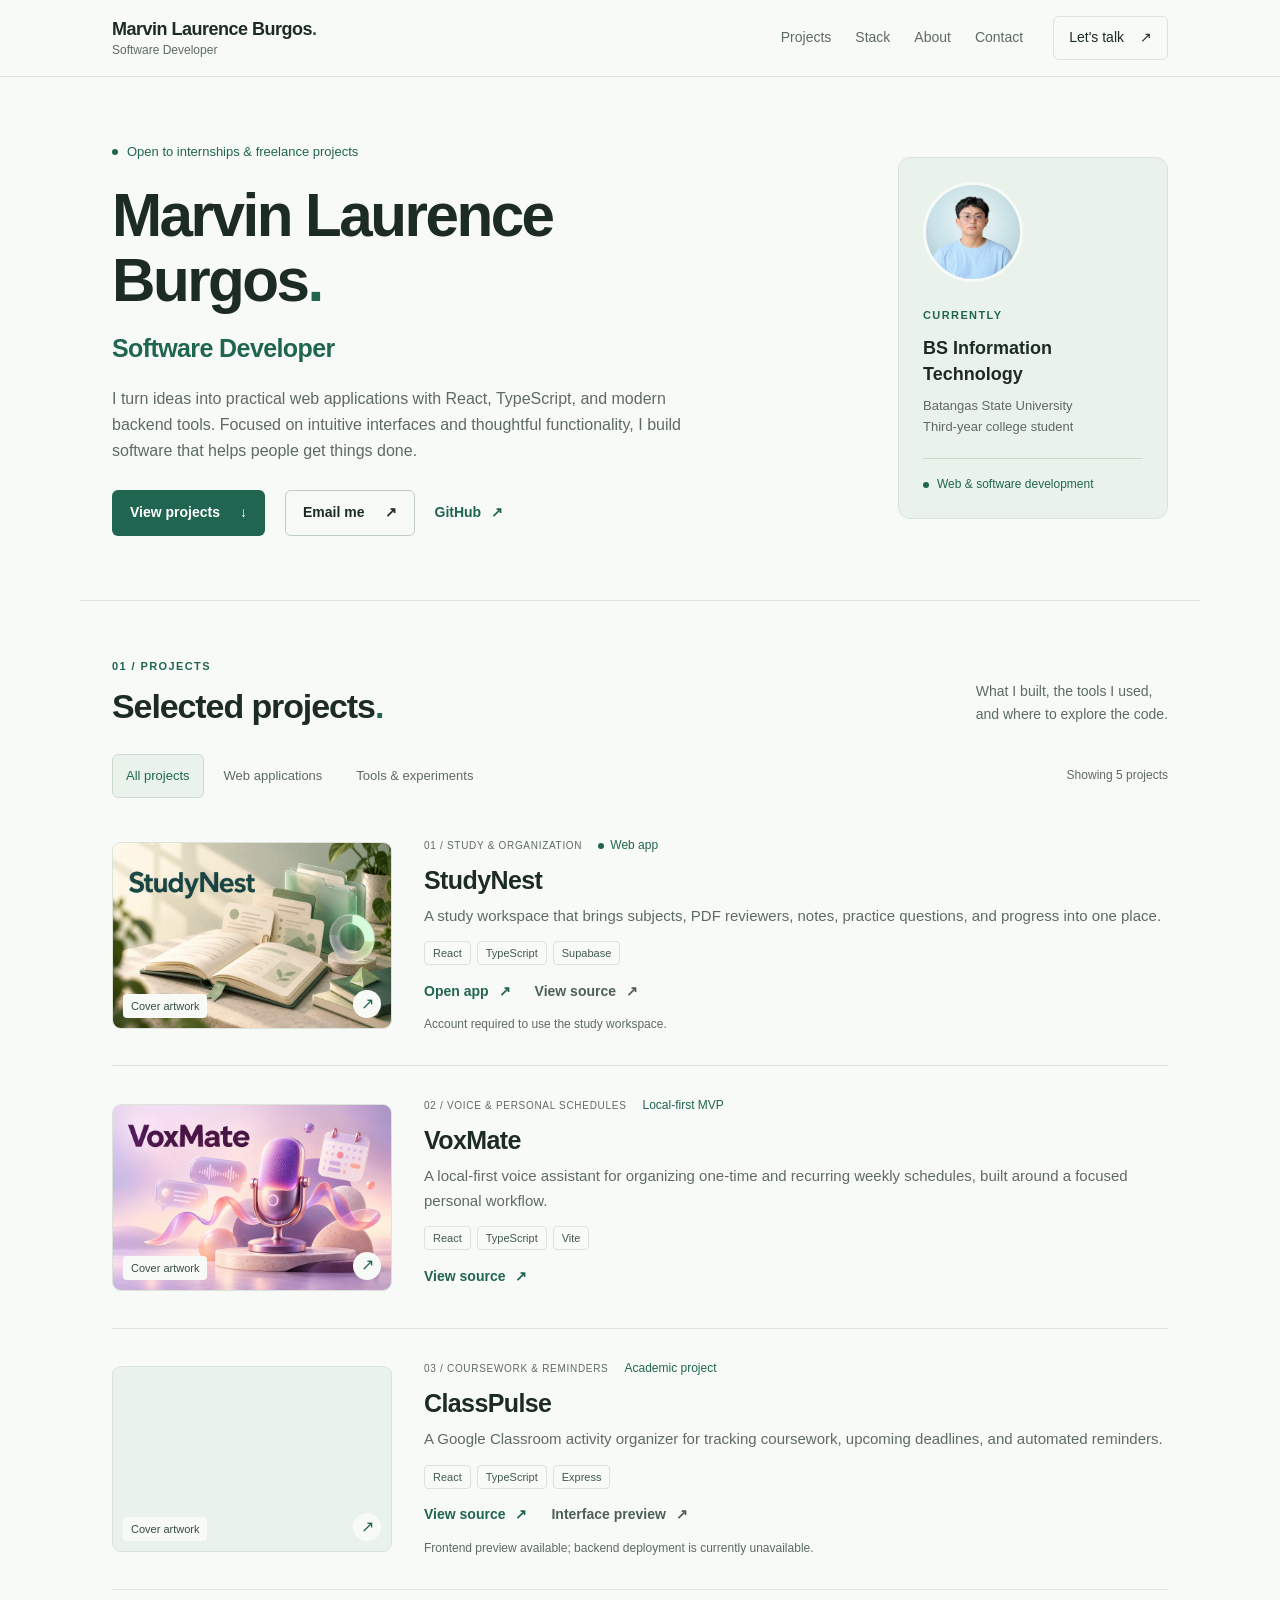
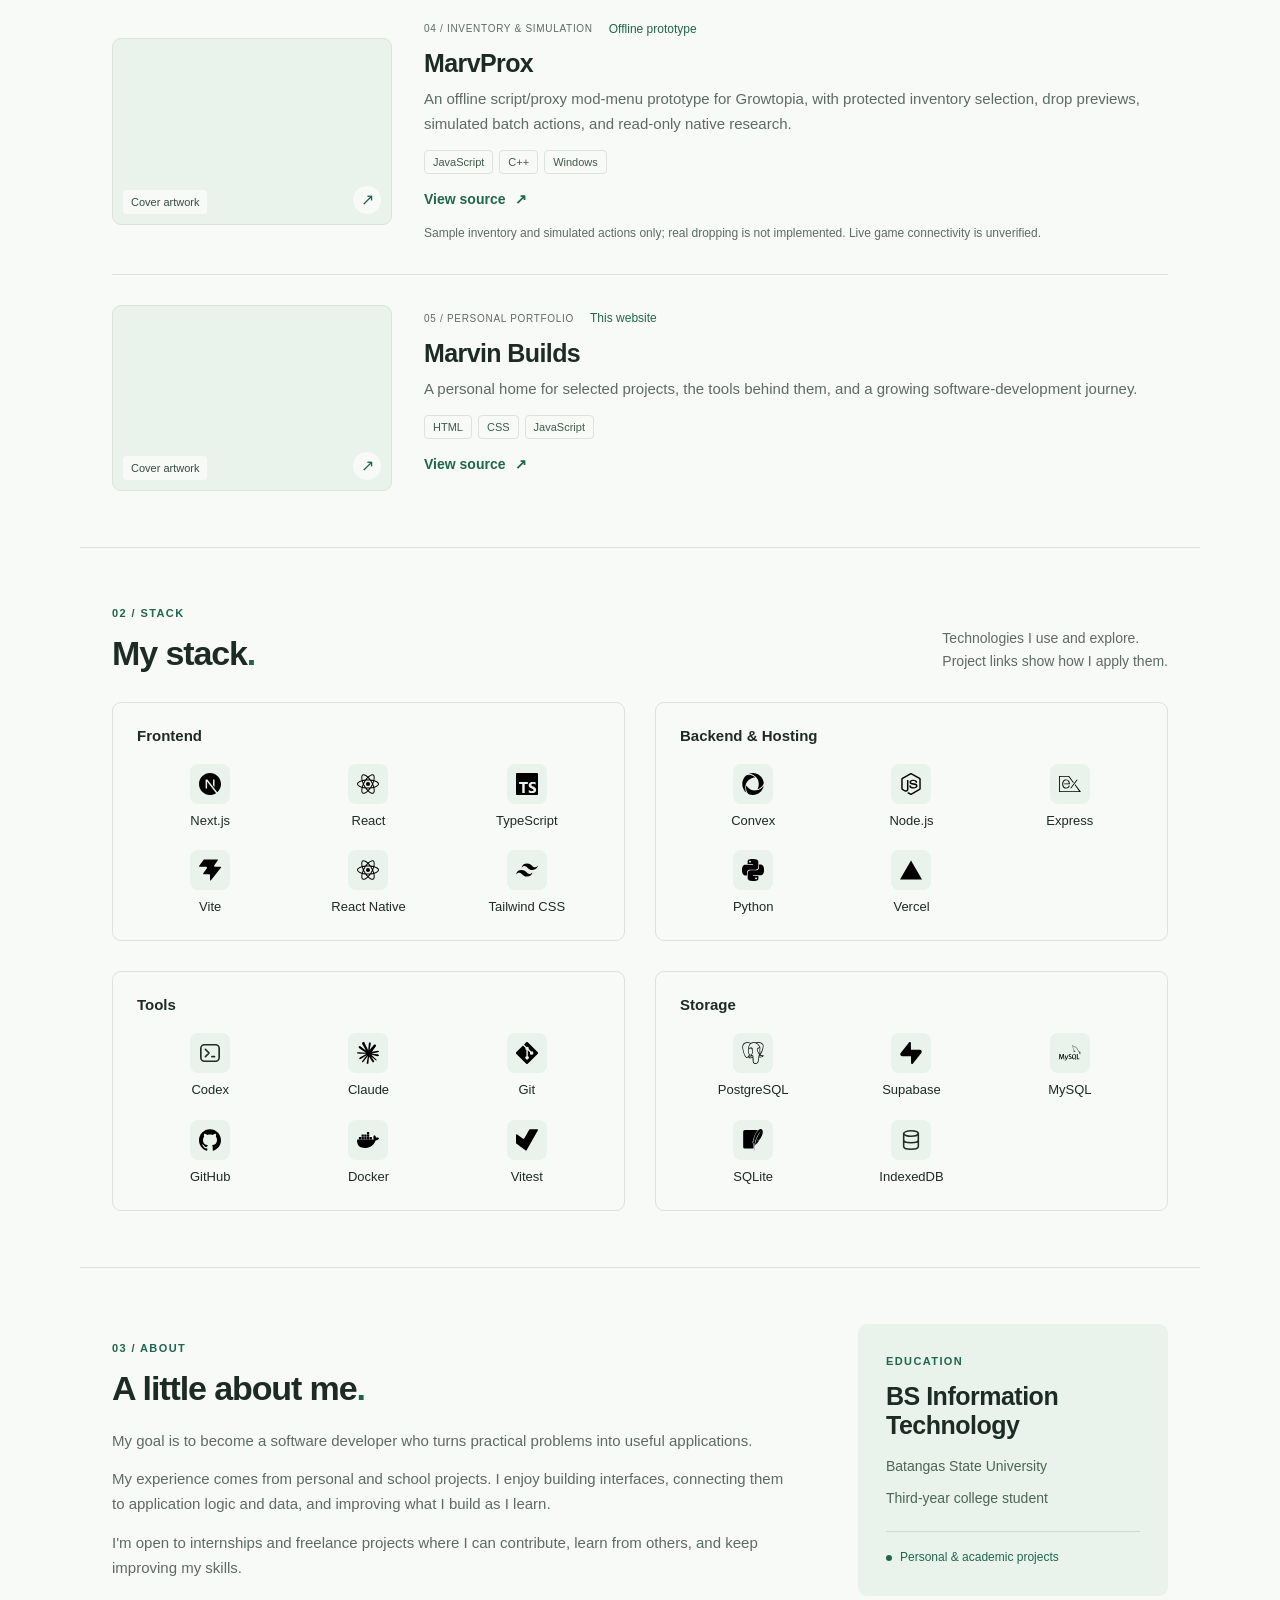
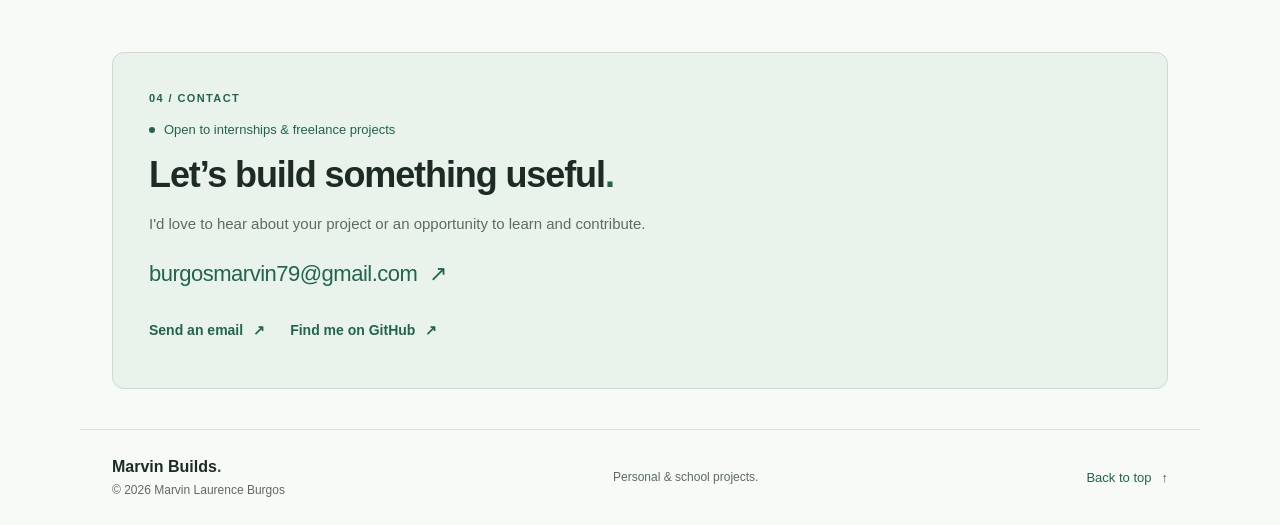
==== commit 2eafc0ce: "Clarify Growtopia mod-menu concept in MarvProx description" ====
--- a/index.html
+++ b/index.html
@@ -102,7 +102,7 @@
             <div class="project-content">
             <div class="project-meta"><span>04 / INVENTORY &amp; SIMULATION</span><span class="project-status">Offline prototype</span></div>
             <h3 id="marvprox-title">MarvProx</h3>
-            <p>An offline inventory prototype with protected selection, drop previews, simulated batch actions, and separate read-only native research.</p>
+            <p>An offline script/proxy mod-menu prototype for Growtopia, with protected inventory selection, drop previews, simulated batch actions, and read-only native research.</p>
             <ul class="tags" aria-label="MarvProx technologies"><li>JavaScript</li><li>C++</li><li>Windows</li></ul>
             <div class="project-links"><a class="text-link" href="https://github.com/marvmarv08/MarvProx">View source <span aria-hidden="true">↗</span></a></div>
             <p class="project-note">Sample inventory and simulated actions only; real dropping is not implemented. Live game connectivity is unverified.</p>
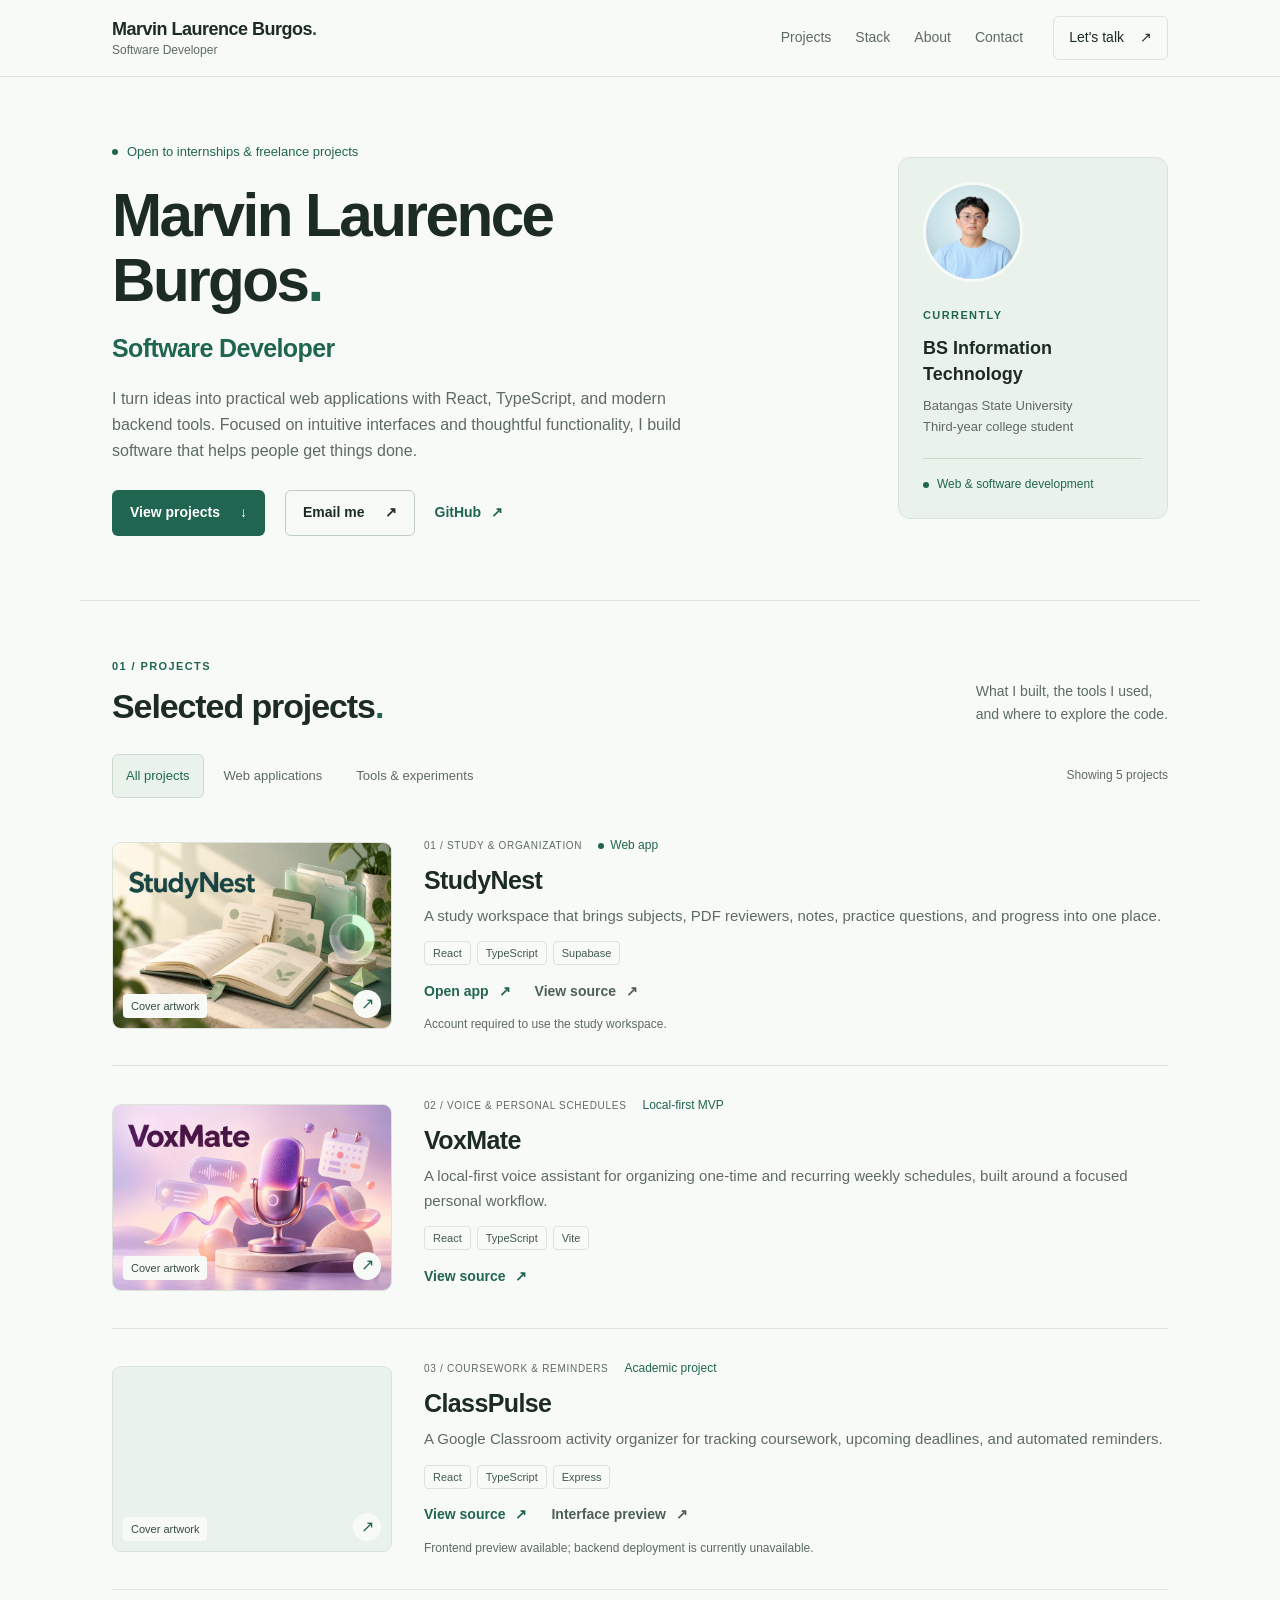
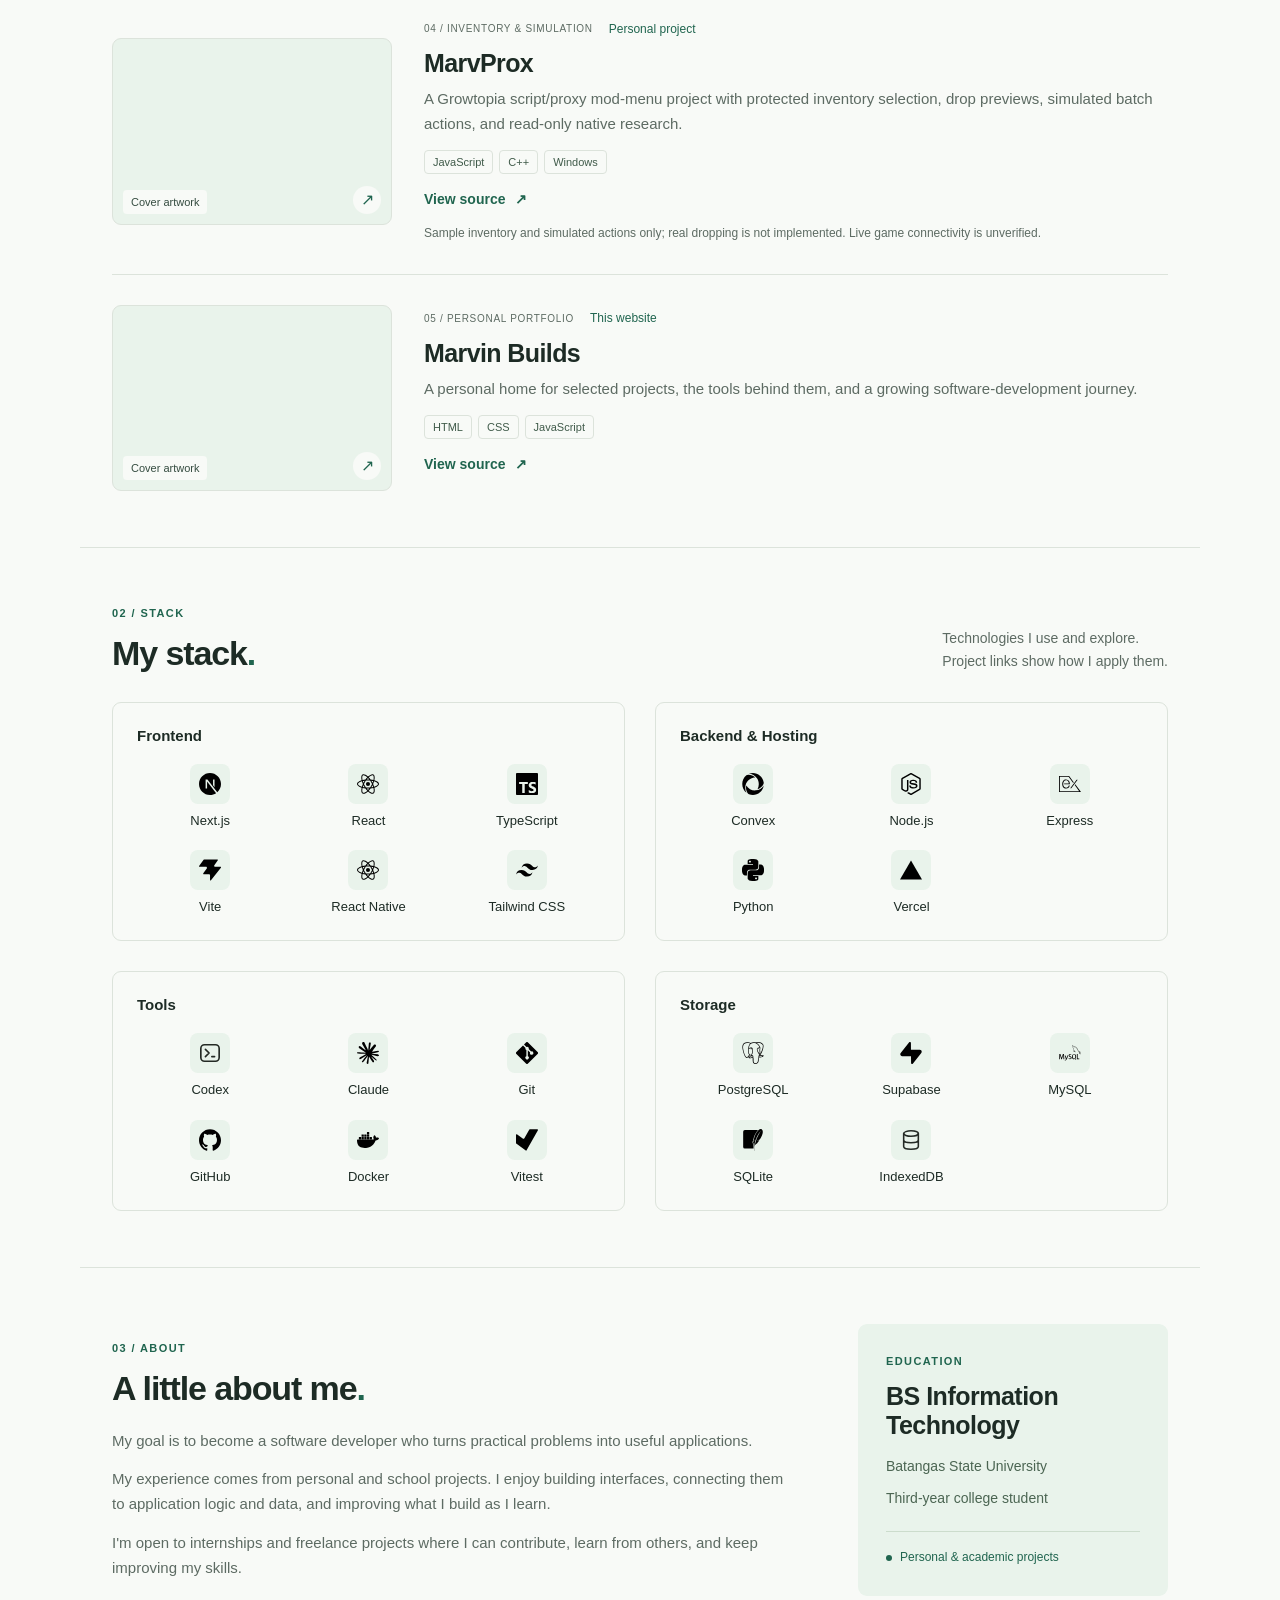
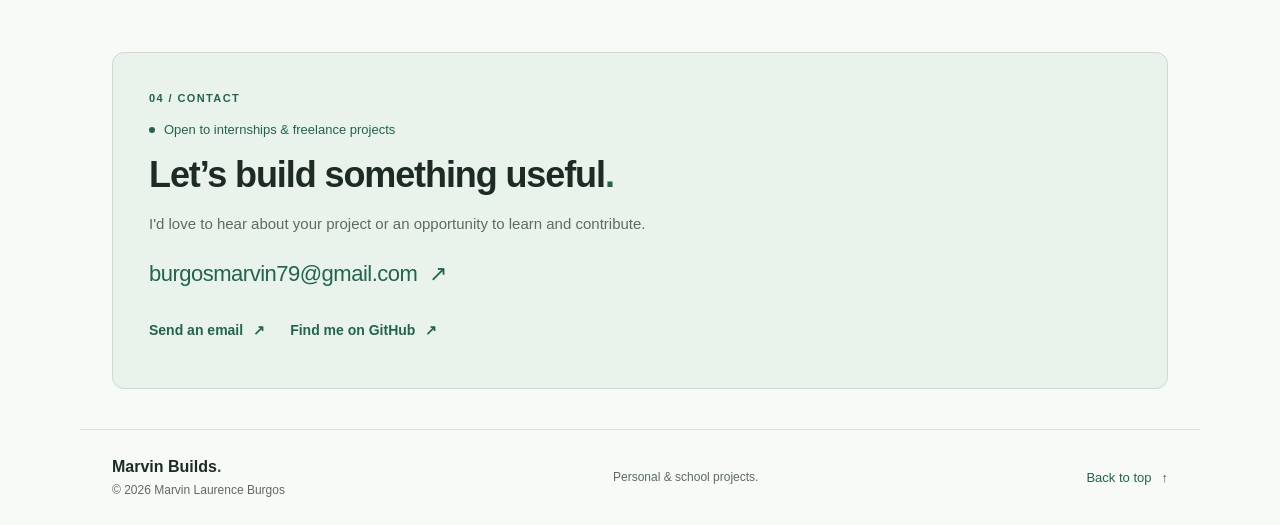
==== commit 14a78d07: "Polish MarvProx project wording and category label" ====
--- a/index.html
+++ b/index.html
@@ -100,9 +100,9 @@
               <span class="cover-label cover-label-dark">Cover artwork</span><span class="cover-arrow" aria-hidden="true">↗</span>
             </a>
             <div class="project-content">
-            <div class="project-meta"><span>04 / INVENTORY &amp; SIMULATION</span><span class="project-status">Offline prototype</span></div>
+            <div class="project-meta"><span>04 / INVENTORY &amp; SIMULATION</span><span class="project-status">Personal project</span></div>
             <h3 id="marvprox-title">MarvProx</h3>
-            <p>An offline script/proxy mod-menu prototype for Growtopia, with protected inventory selection, drop previews, simulated batch actions, and read-only native research.</p>
+            <p>A Growtopia script/proxy mod-menu project with protected inventory selection, drop previews, simulated batch actions, and read-only native research.</p>
             <ul class="tags" aria-label="MarvProx technologies"><li>JavaScript</li><li>C++</li><li>Windows</li></ul>
             <div class="project-links"><a class="text-link" href="https://github.com/marvmarv08/MarvProx">View source <span aria-hidden="true">↗</span></a></div>
             <p class="project-note">Sample inventory and simulated actions only; real dropping is not implemented. Live game connectivity is unverified.</p>
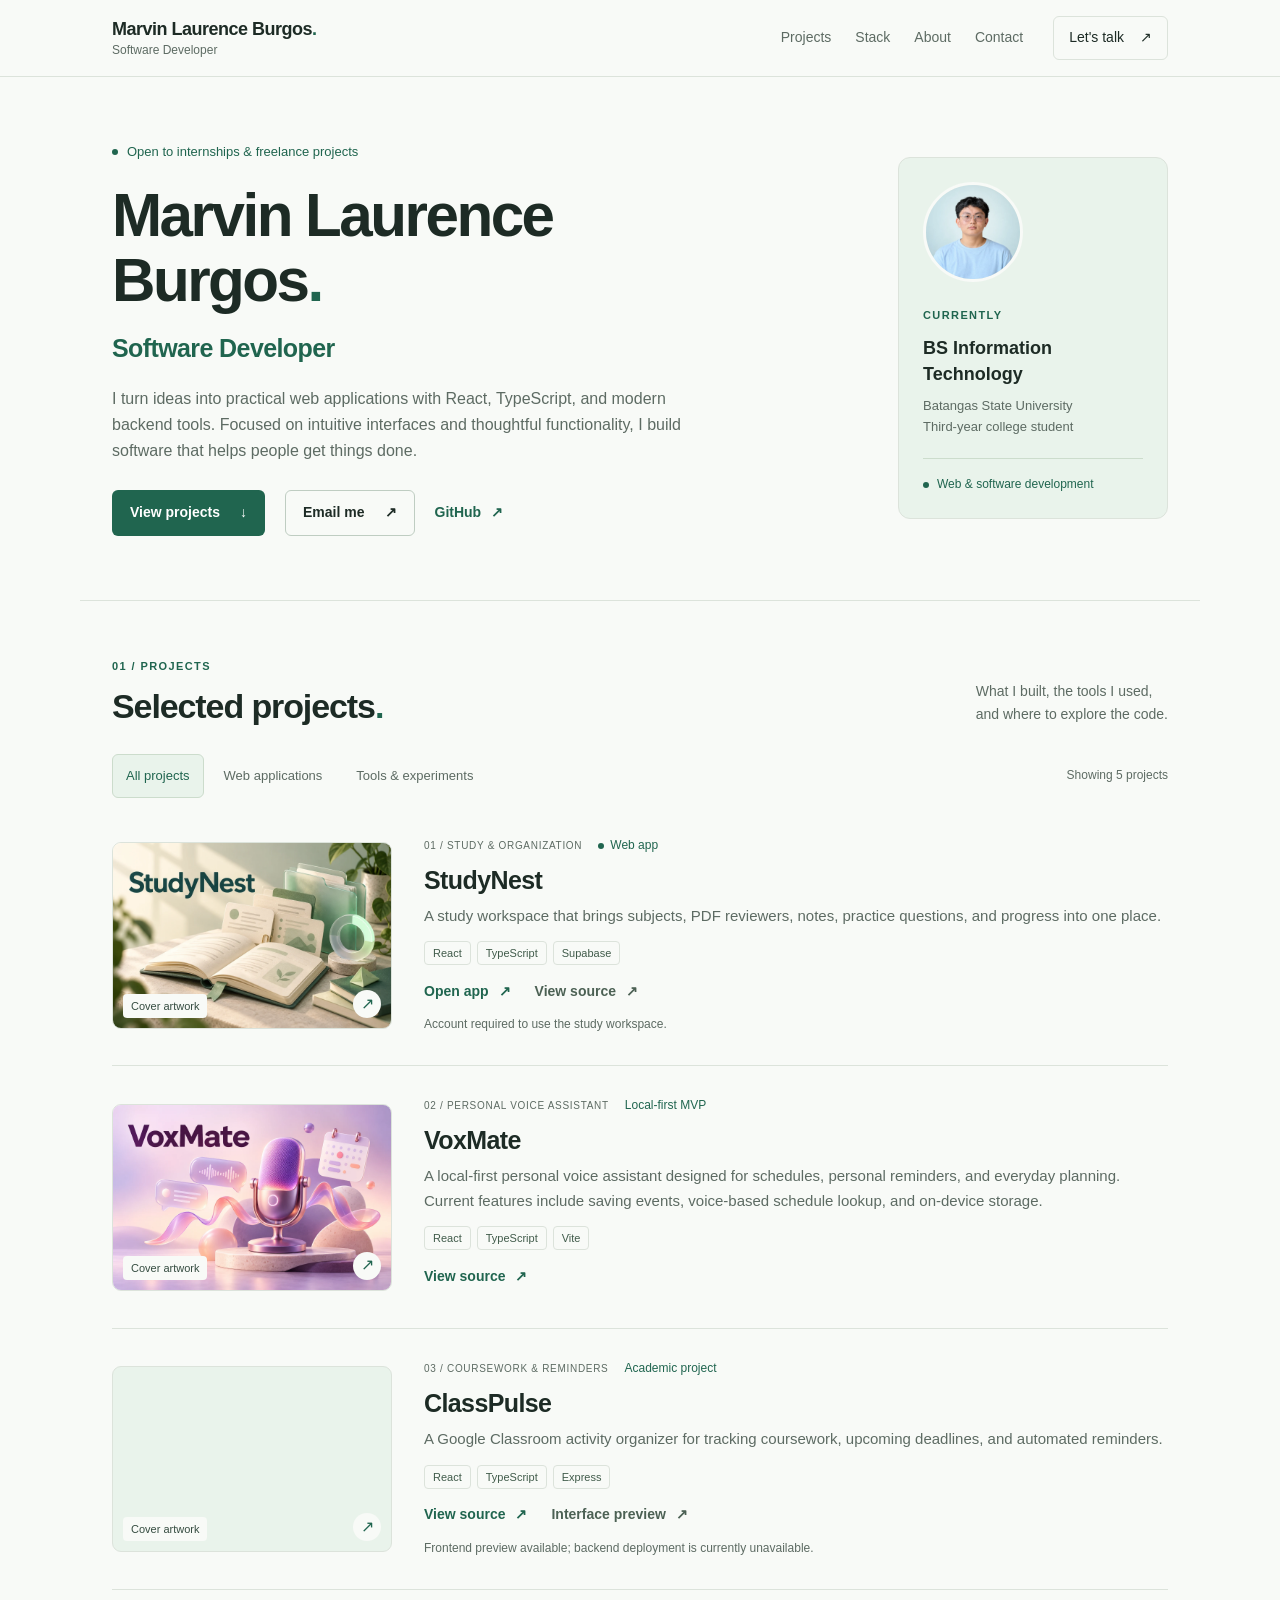
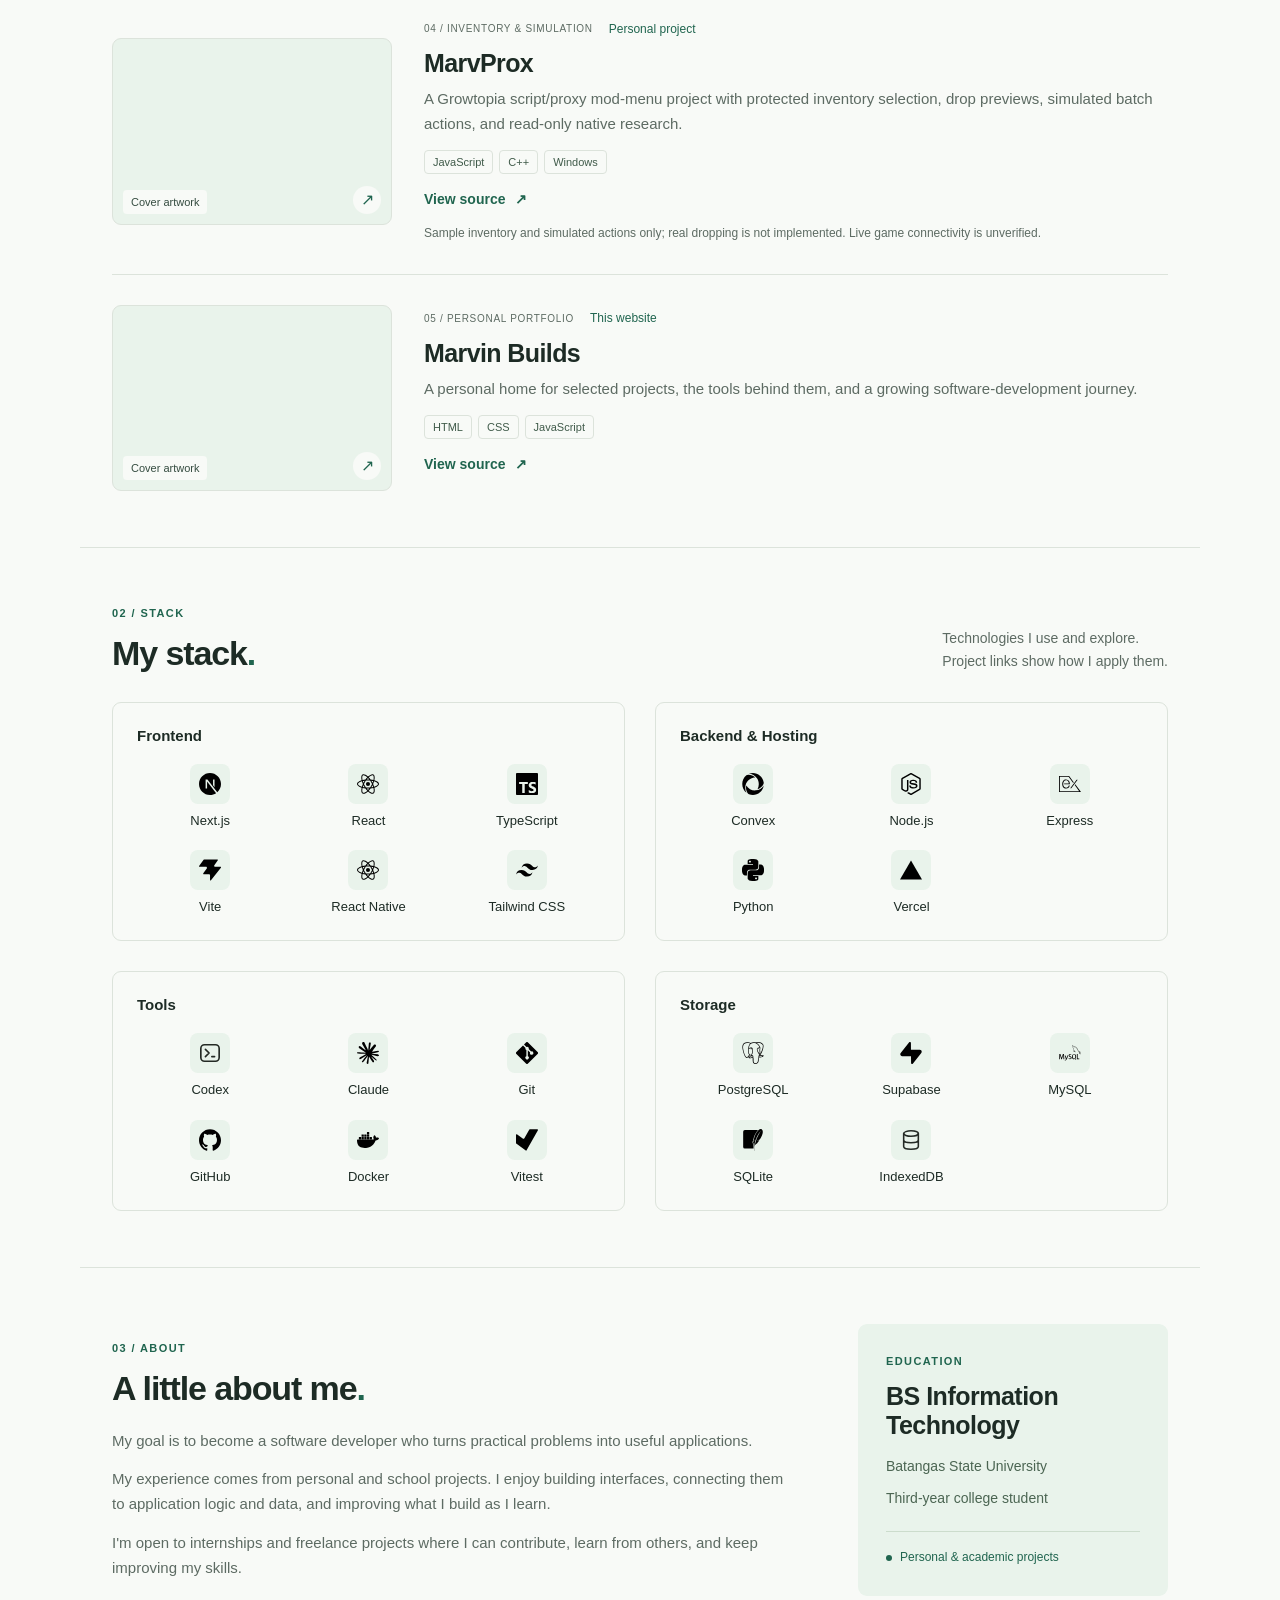
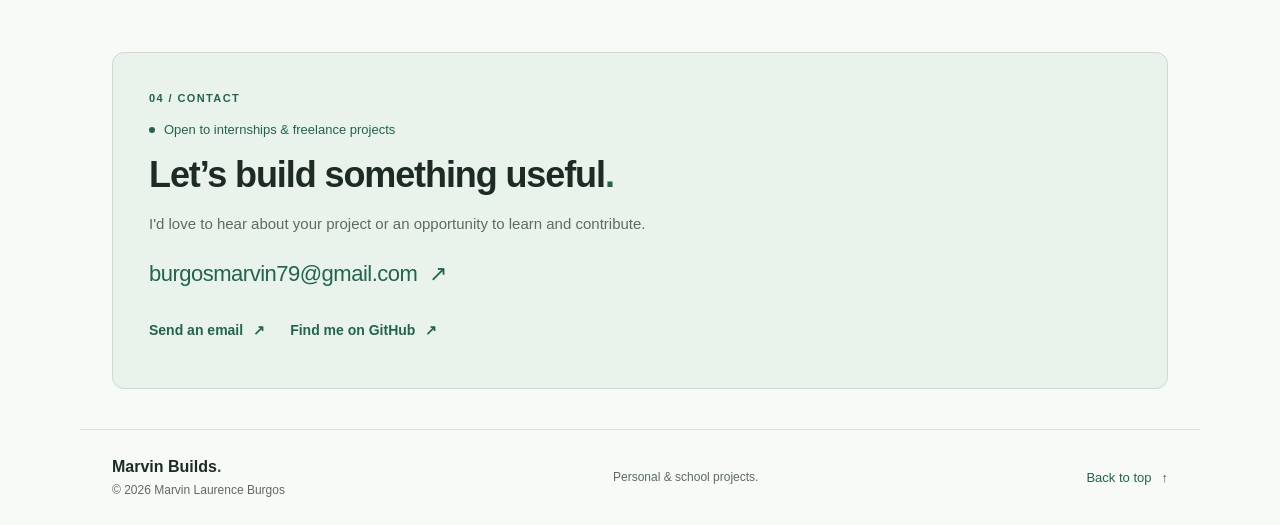
==== commit 63181336: "Broaden VoxMate overview to personal reminders and everyday planning" ====
--- a/index.html
+++ b/index.html
@@ -71,9 +71,9 @@
               <span class="cover-label">Cover artwork</span><span class="cover-arrow" aria-hidden="true">↗</span>
             </a>
             <div class="project-content">
-            <div class="project-meta"><span>02 / VOICE &amp; PERSONAL SCHEDULES</span><span class="project-status">Local-first MVP</span></div>
+            <div class="project-meta"><span>02 / PERSONAL VOICE ASSISTANT</span><span class="project-status">Local-first MVP</span></div>
             <h3 id="voxmate-title">VoxMate</h3>
-            <p>A local-first voice assistant for organizing one-time and recurring weekly schedules, built around a focused personal workflow.</p>
+            <p>A local-first personal voice assistant designed for schedules, personal reminders, and everyday planning. Current features include saving events, voice-based schedule lookup, and on-device storage.</p>
             <ul class="tags" aria-label="VoxMate technologies"><li>React</li><li>TypeScript</li><li>Vite</li></ul>
             <div class="project-links"><a class="text-link" href="https://github.com/marvmarv08/VoxMate">View source <span aria-hidden="true">↗</span></a></div>
             </div>
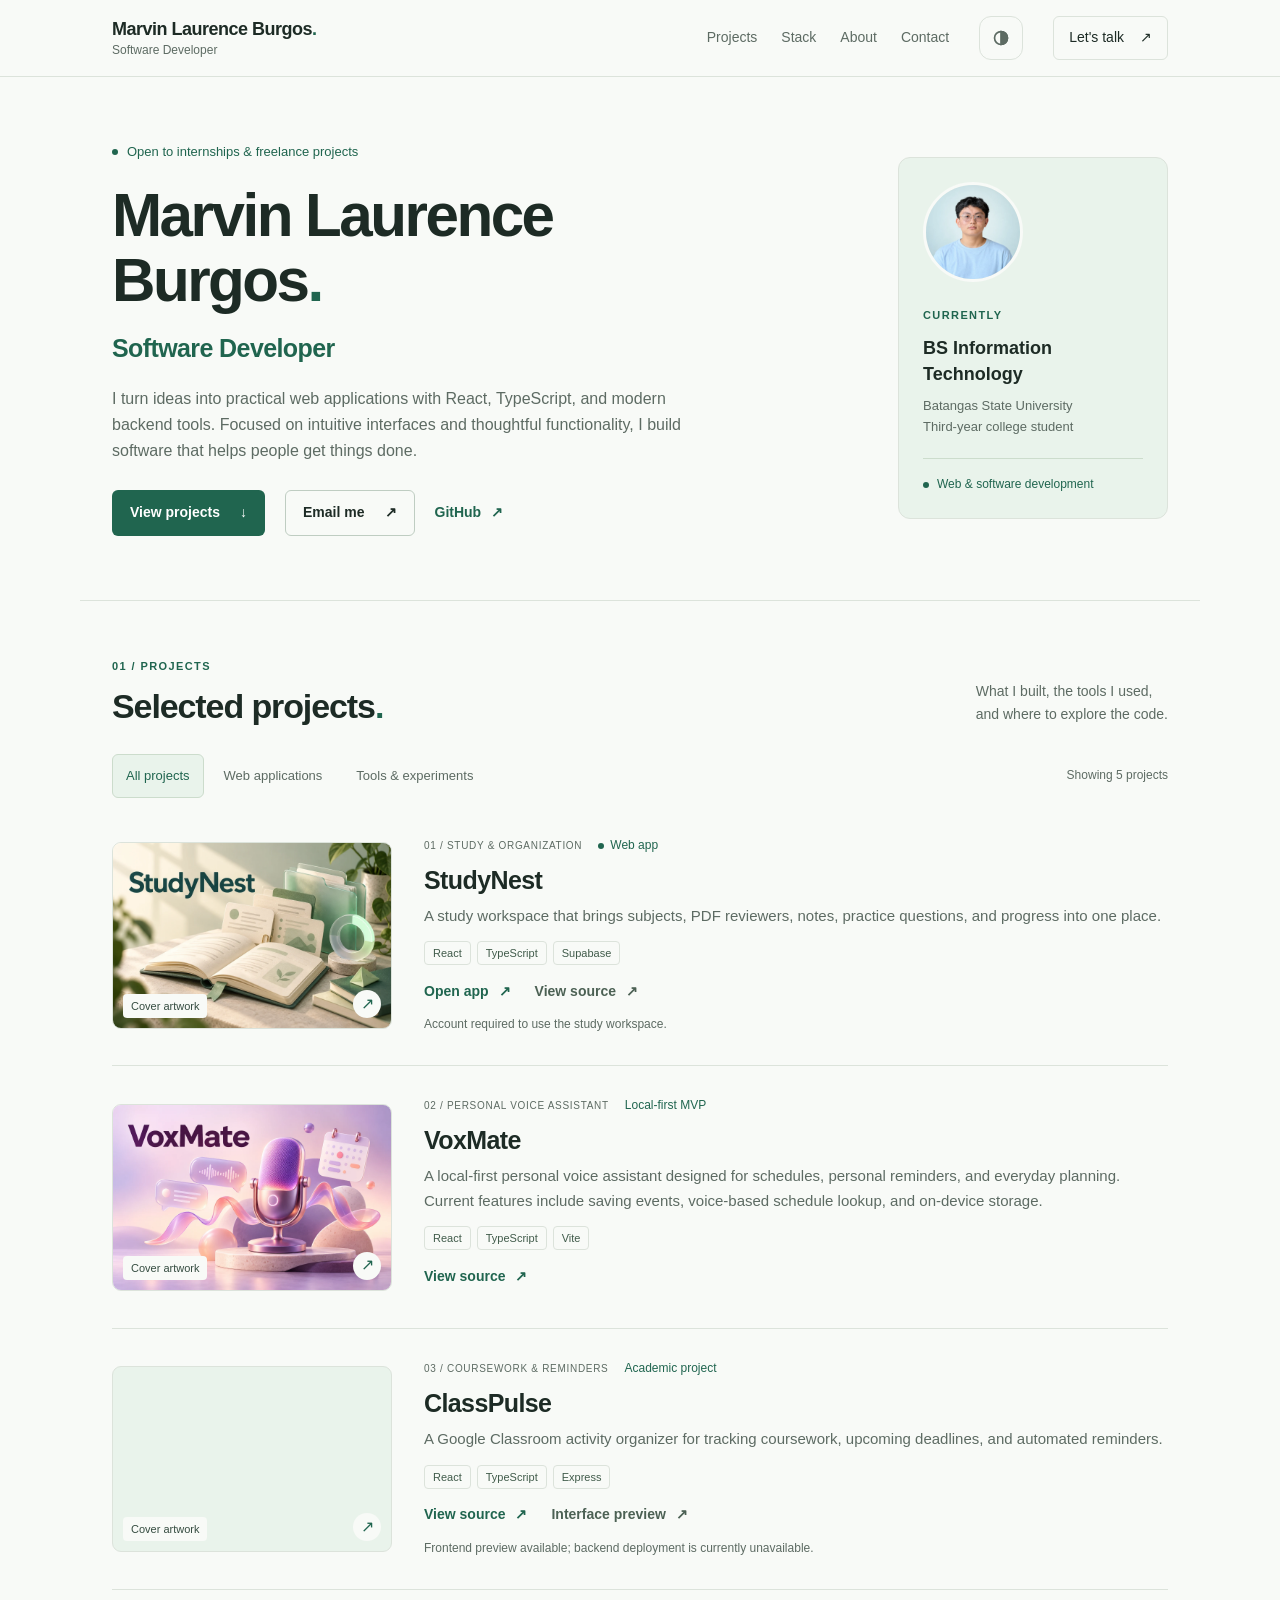
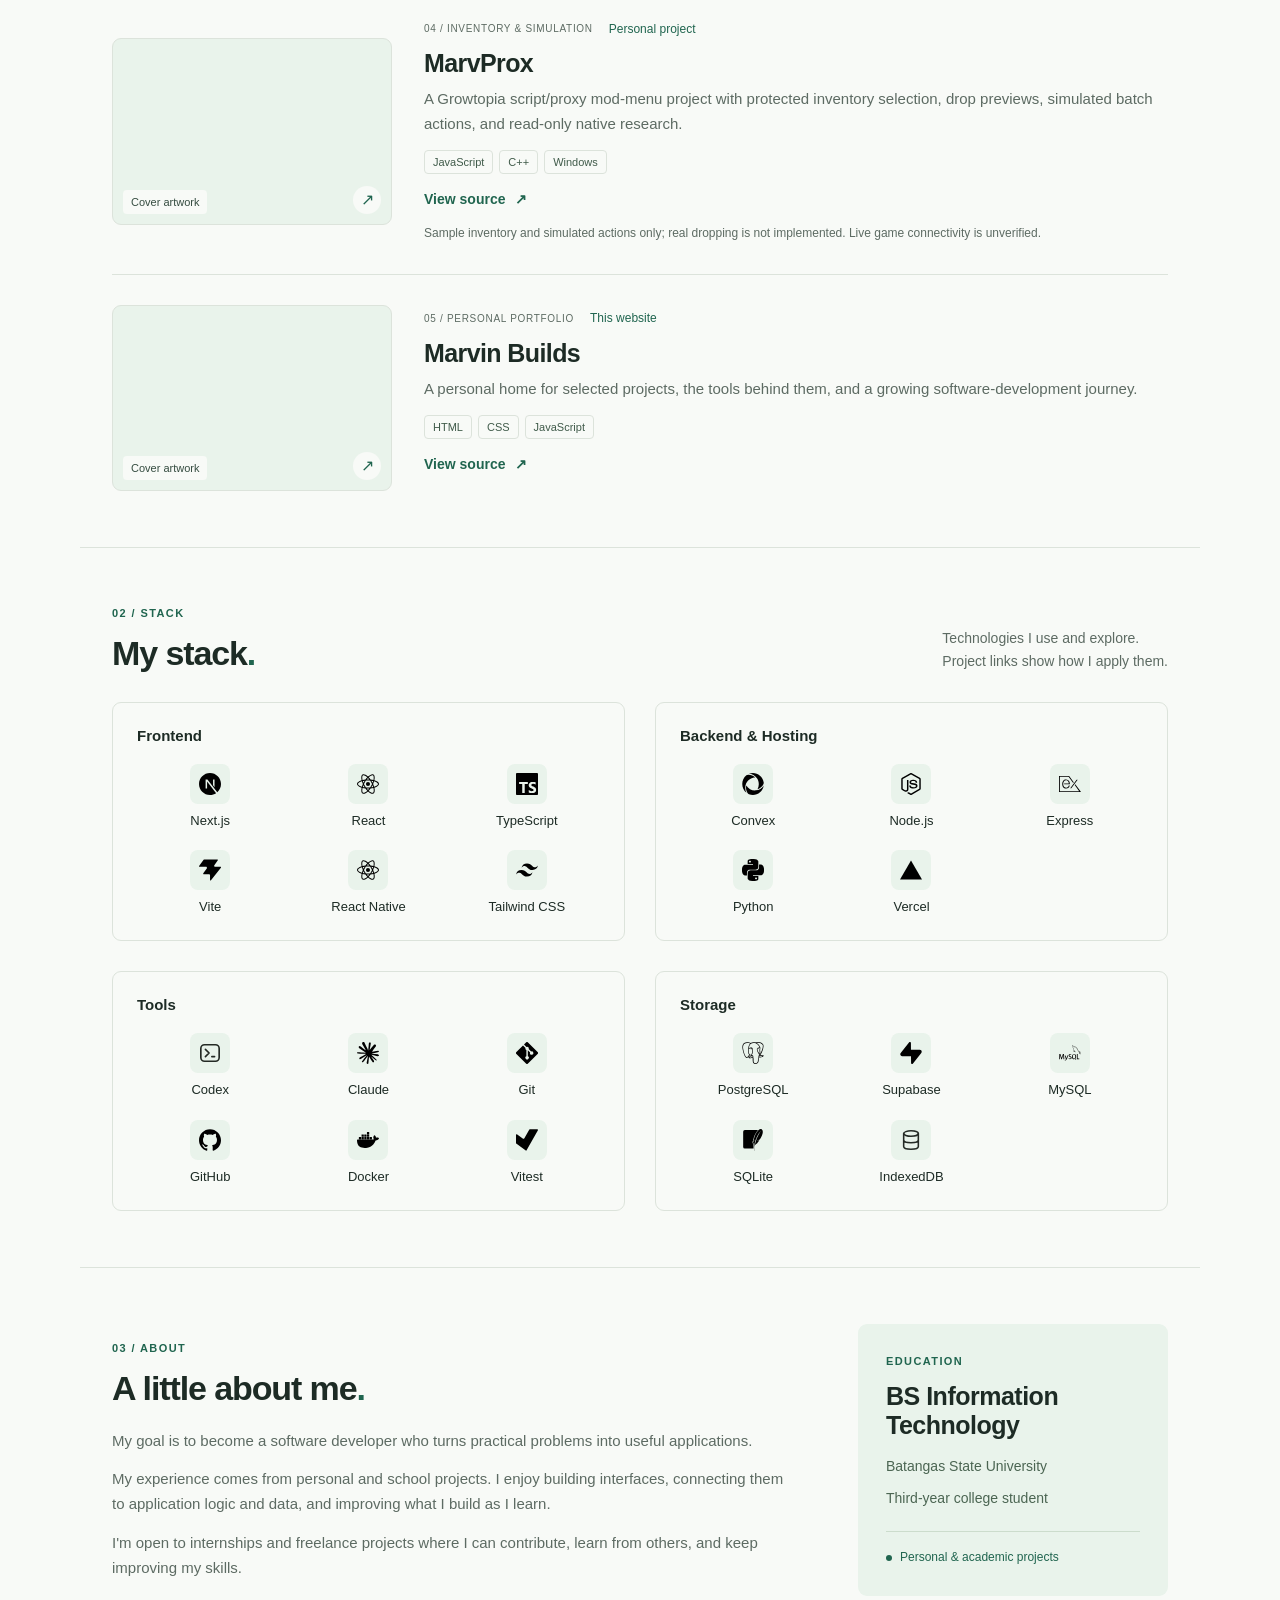
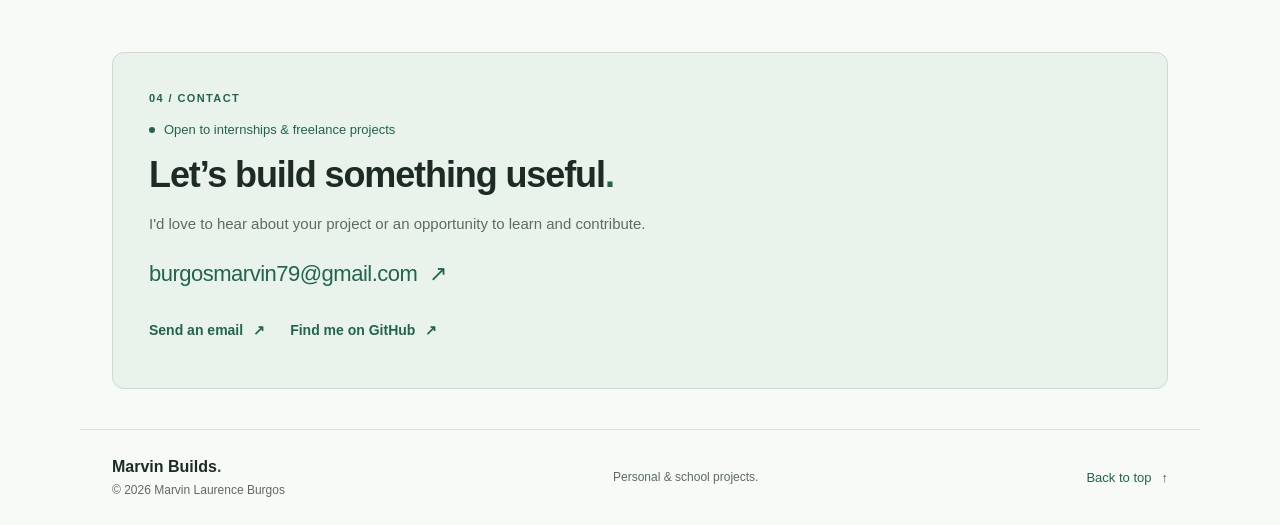
==== commit f9bdb7ea: "Add saved light and dark themes with circular reveal transitions" ====
--- a/index.html
+++ b/index.html
@@ -4,7 +4,7 @@
     <meta charset="UTF-8">
     <meta name="viewport" content="width=device-width, initial-scale=1">
     <meta name="theme-color" content="#f8faf7">
-    <meta name="color-scheme" content="light">
+    <meta name="color-scheme" content="light dark">
     <meta name="description" content="Marvin Laurence Burgos — Software Developer and third-year BS Information Technology student at Batangas State University. Open to internships and freelance projects.">
     <meta name="referrer" content="strict-origin-when-cross-origin">
     <meta http-equiv="Content-Security-Policy" content="default-src 'self'; img-src 'self' data:; style-src 'self'; script-src 'self'; connect-src 'none'; base-uri 'self'; form-action 'none'; object-src 'none'">
@@ -15,7 +15,7 @@
     <title>Marvin Builds — Marvin Laurence Burgos, Software Developer</title>
     <link rel="icon" href="assets/favicon.svg" type="image/svg+xml">
     <link rel="stylesheet" href="styles.css">
-    <script defer src="script.js"></script>
+    <script src="script.js"></script>
   </head>
   <body>
     <a class="skip-link" href="#main">Skip to content</a>
@@ -23,6 +23,7 @@
       <div class="header-inner">
         <a class="brand" href="#home" aria-label="Marvin Laurence Burgos, home"><span class="brand-name">Marvin Laurence Burgos<span class="accent">.</span></span><span class="brand-role">Software Developer</span></a>
         <nav aria-label="Main navigation"><a href="#work">Projects</a><a href="#skills">Stack</a><a href="#about">About</a><a href="#contact">Contact</a></nav>
+        <button class="theme-toggle" type="button" aria-label="Switch to dark mode" aria-pressed="false" title="Switch theme" hidden><svg width="18" height="18" viewBox="0 0 16 16" fill="none" stroke="currentColor" stroke-width="1.5" aria-hidden="true"><circle cx="8" cy="8" r="5.75"/><path d="M8 2.25a5.75 5.75 0 0 1 0 11.5z" fill="currentColor"/></svg></button>
         <a class="header-contact" href="mailto:burgosmarvin79@gmail.com">Let's talk <span aria-hidden="true">↗</span></a>
       </div>
     </header>
--- a/styles.css
+++ b/styles.css
@@ -8,6 +8,47 @@
   --line: #dce3db;
   --page-width: 1120px;
 }
+/* Shared color tokens keep both themes consistent across every section. */
+:root[data-theme="dark"] {
+  color-scheme: dark;
+  --paper: #131b18;
+  --ink: #e6eee8;
+  --muted: #a5b6ab;
+  --teal: #8cdbb5;
+  --mint: #1d2e25;
+  --line: #34463b;
+}
+::view-transition-old(root), ::view-transition-new(root) {
+  animation: none;
+  mix-blend-mode: normal;
+}
+::view-transition-new(root) { z-index: 1; }
+.theme-toggle {
+  display: grid;
+  place-items: center;
+  flex: 0 0 44px;
+  width: 44px;
+  height: 44px;
+  padding: 0;
+  border: 1px solid var(--line);
+  border-radius: 12px;
+  background: var(--paper);
+  color: var(--muted);
+  cursor: pointer;
+}
+.theme-toggle:hover { background: var(--mint); color: var(--teal); border-color: var(--teal); }
+:root[data-theme="dark"] .button-primary { color: #13271c; }
+:root[data-theme="dark"] .button-primary:hover { background: #afe9cb; }
+:root[data-theme="dark"] .tags li,
+:root[data-theme="dark"] .project-links .secondary-link,
+:root[data-theme="dark"] .education-card > p:not(.eyebrow),
+:root[data-theme="dark"] .education-year { color: var(--muted); }
+:root[data-theme="dark"] .button-outline,
+:root[data-theme="dark"] .profile-focus,
+:root[data-theme="dark"] .education-bottom,
+:root[data-theme="dark"] .contact-section,
+:root[data-theme="dark"] .project-filters button[aria-pressed="true"] { border-color: var(--line); }
+:root[data-theme="dark"] .stack-icon { background: #e9f3eb; }
 * { box-sizing: border-box; }
 [hidden] { display: none !important; }
 html { scroll-behavior: smooth; scroll-padding-top: 112px; }
@@ -125,7 +166,8 @@
   .header-inner { flex-wrap: wrap; gap: 8px; padding: 12px 20px 0; }
   .brand-name { font-size: 18px; }
   .brand-role { font-size: 11px; }
-  nav { width: 100%; justify-content: space-between; gap: 12px; border-top: 1px solid var(--line); }
+  .theme-toggle { order: 0; }
+  nav { order: 1; width: 100%; justify-content: space-between; gap: 12px; border-top: 1px solid var(--line); }
   nav a { font-size: 13px; }
   .hero { grid-template-columns: 1fr; padding: 36px 20px; gap: 28px; }
   h1 { font-size: clamp(36px, 9vw, 49px); letter-spacing: -1.6px; }
